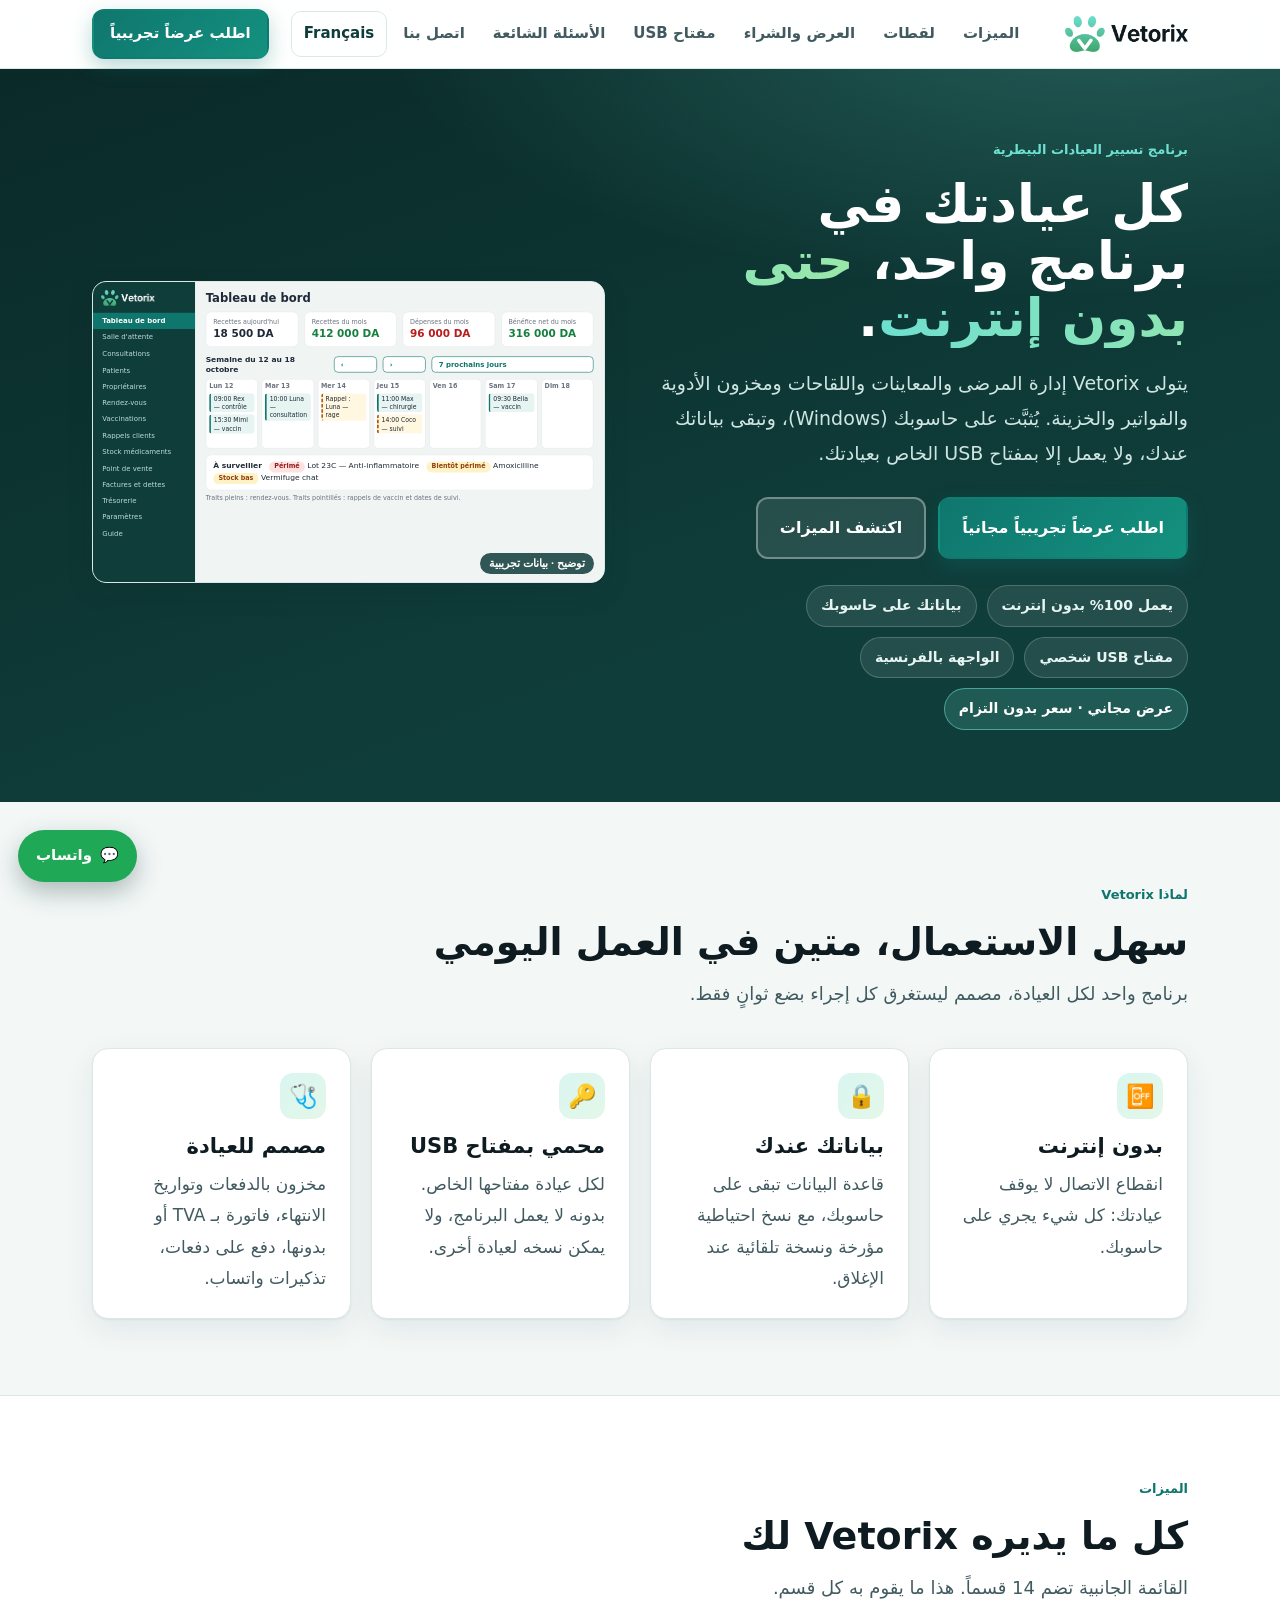
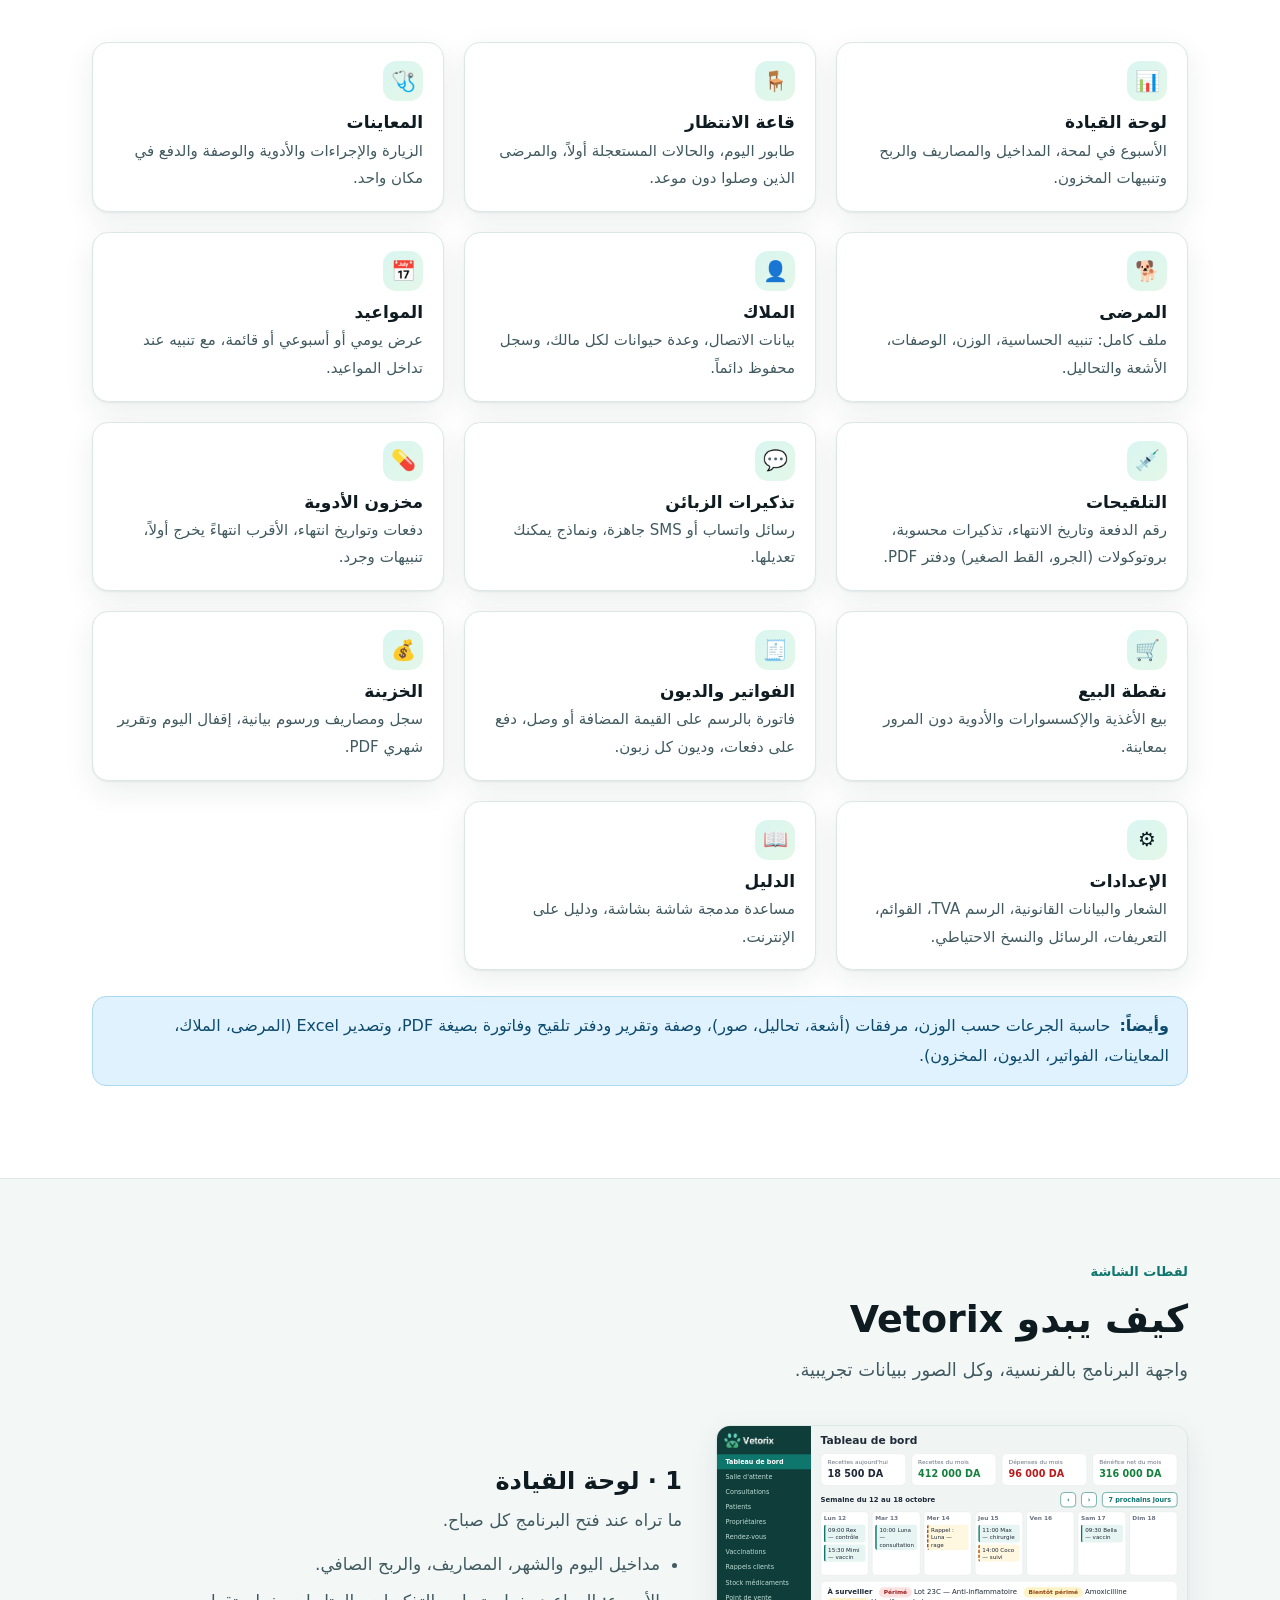
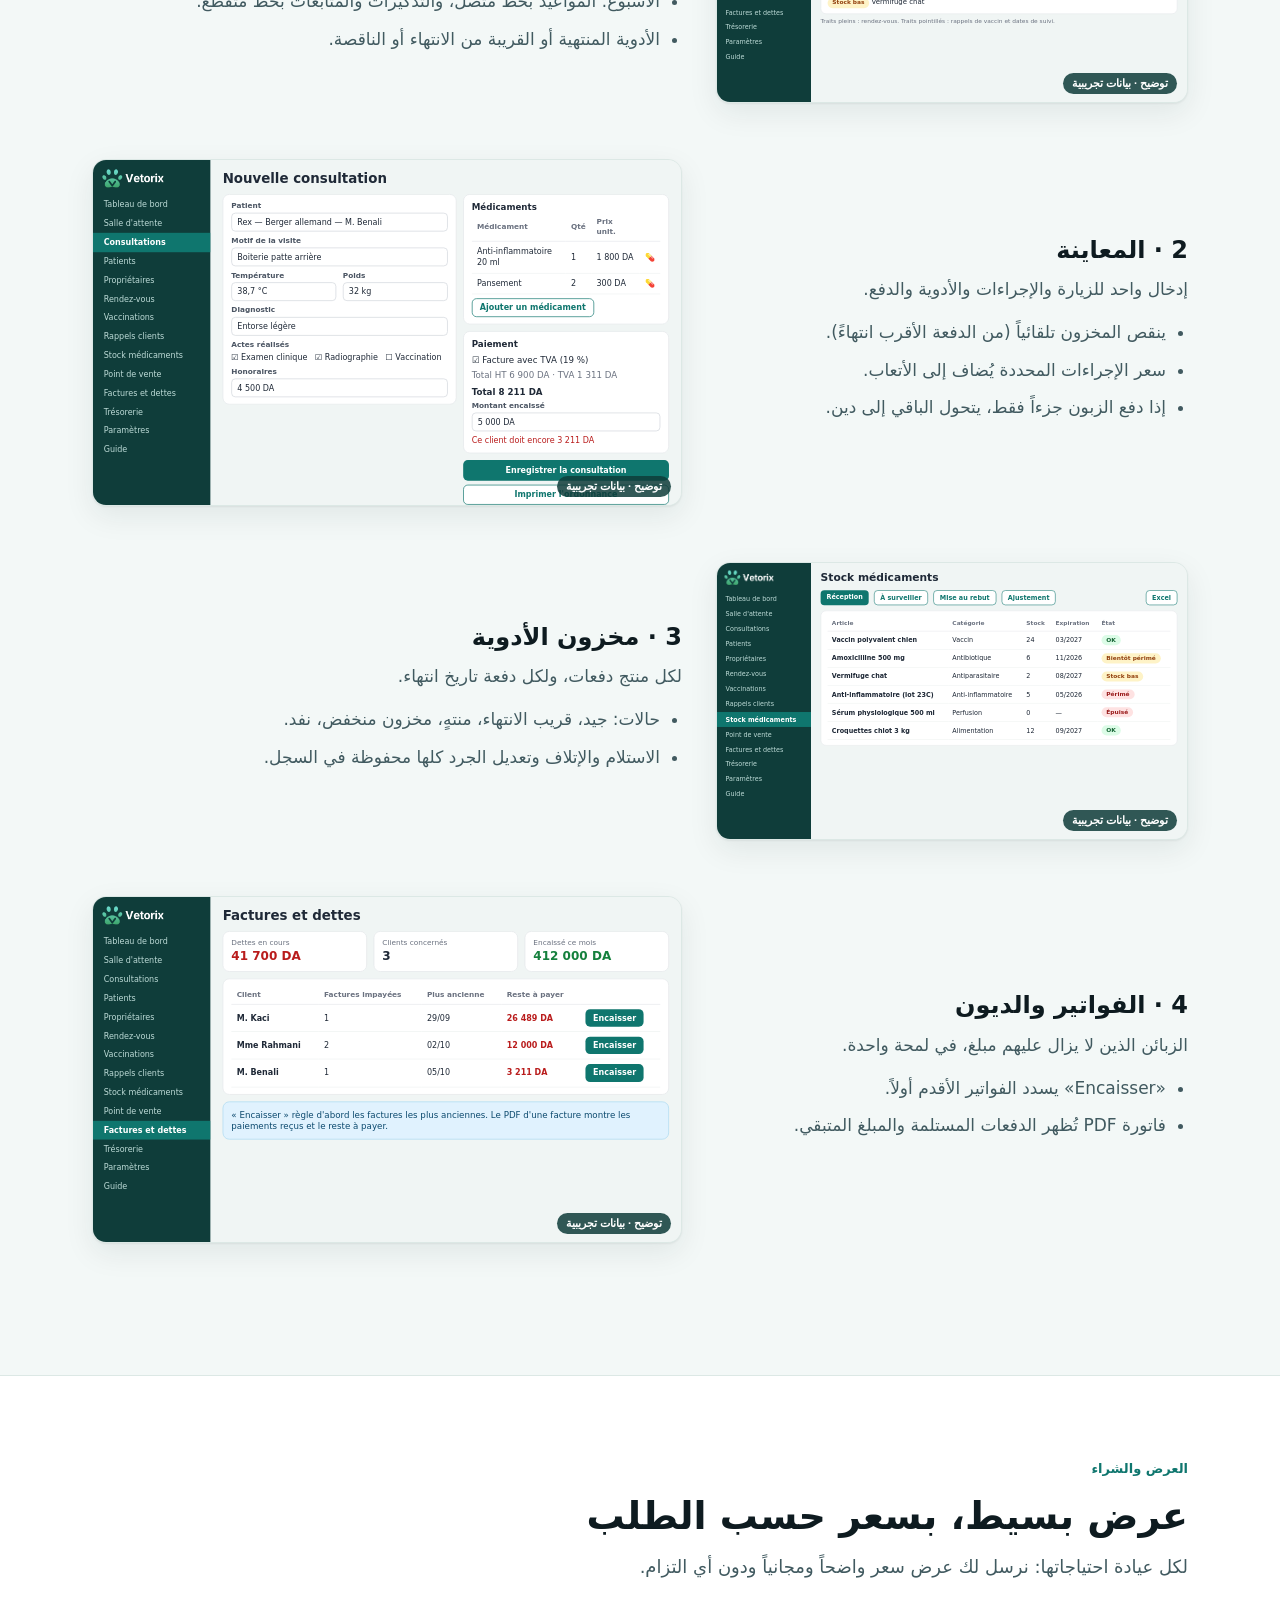
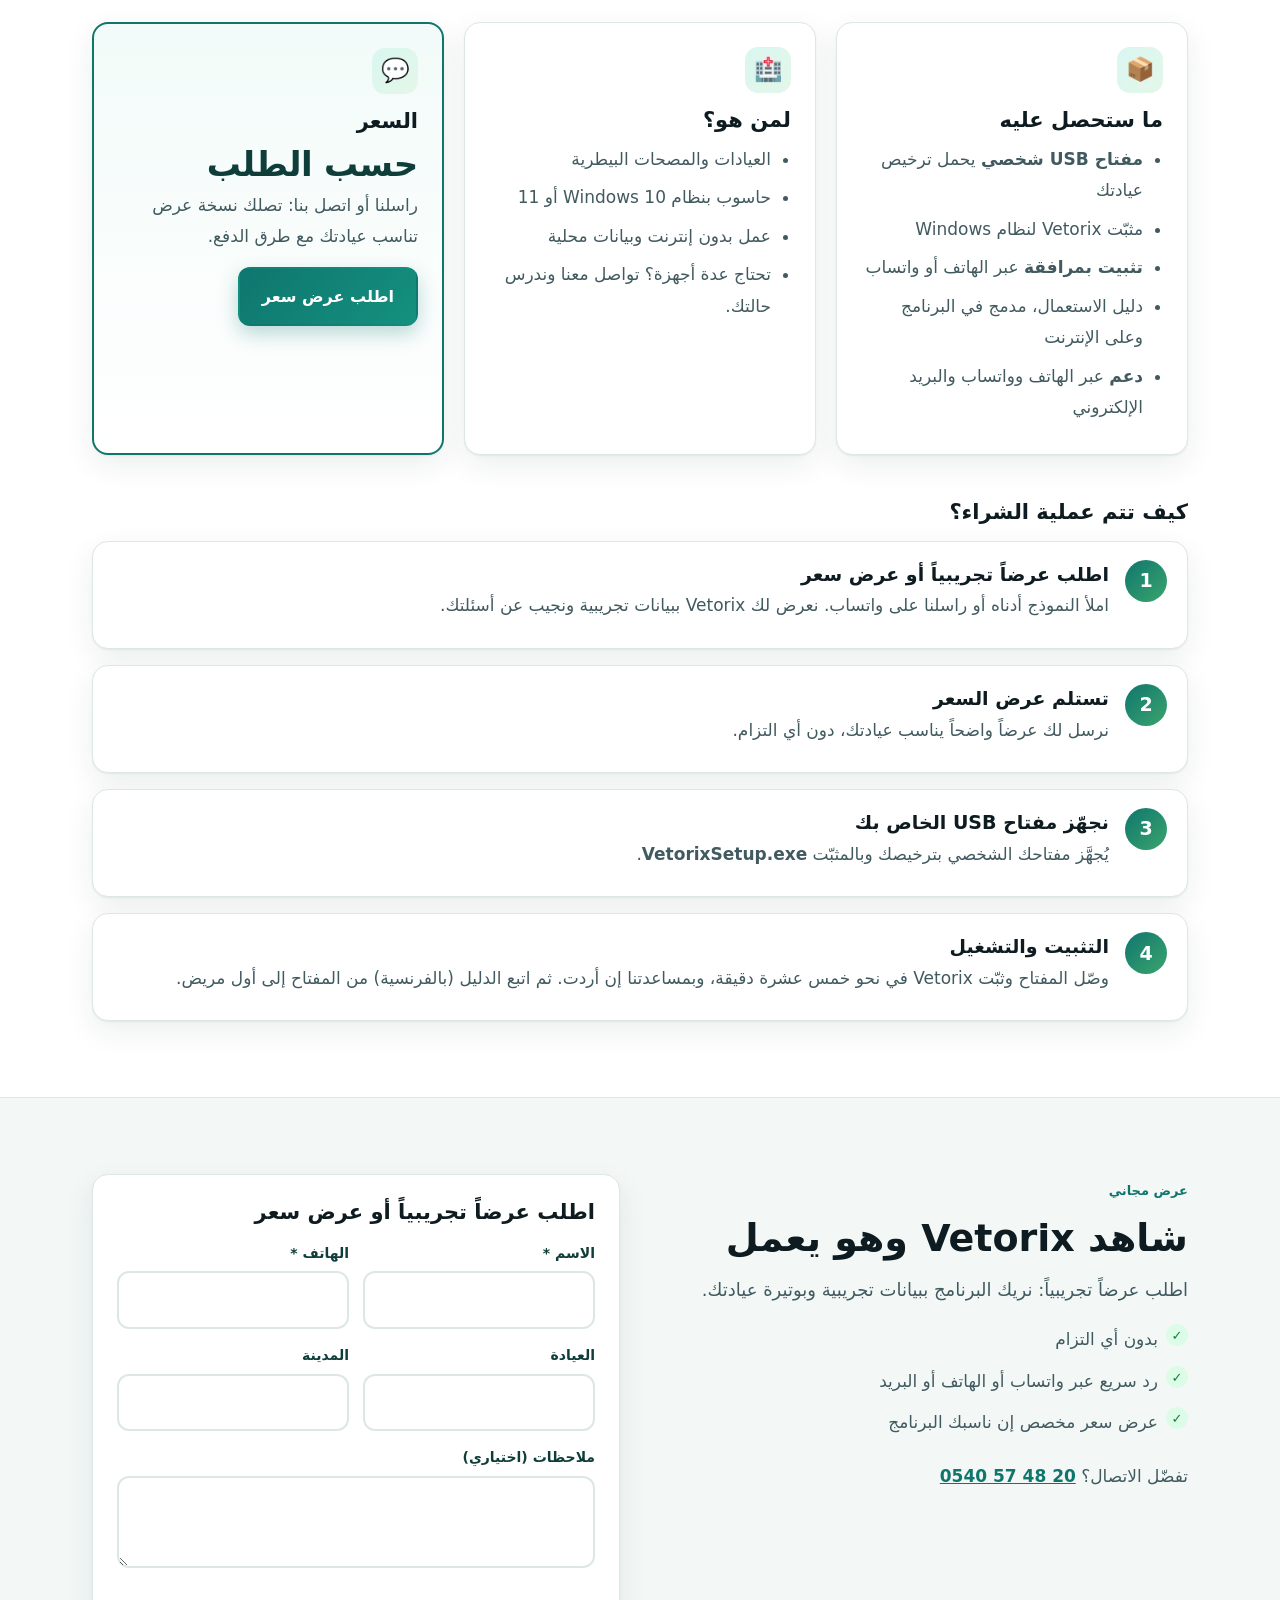
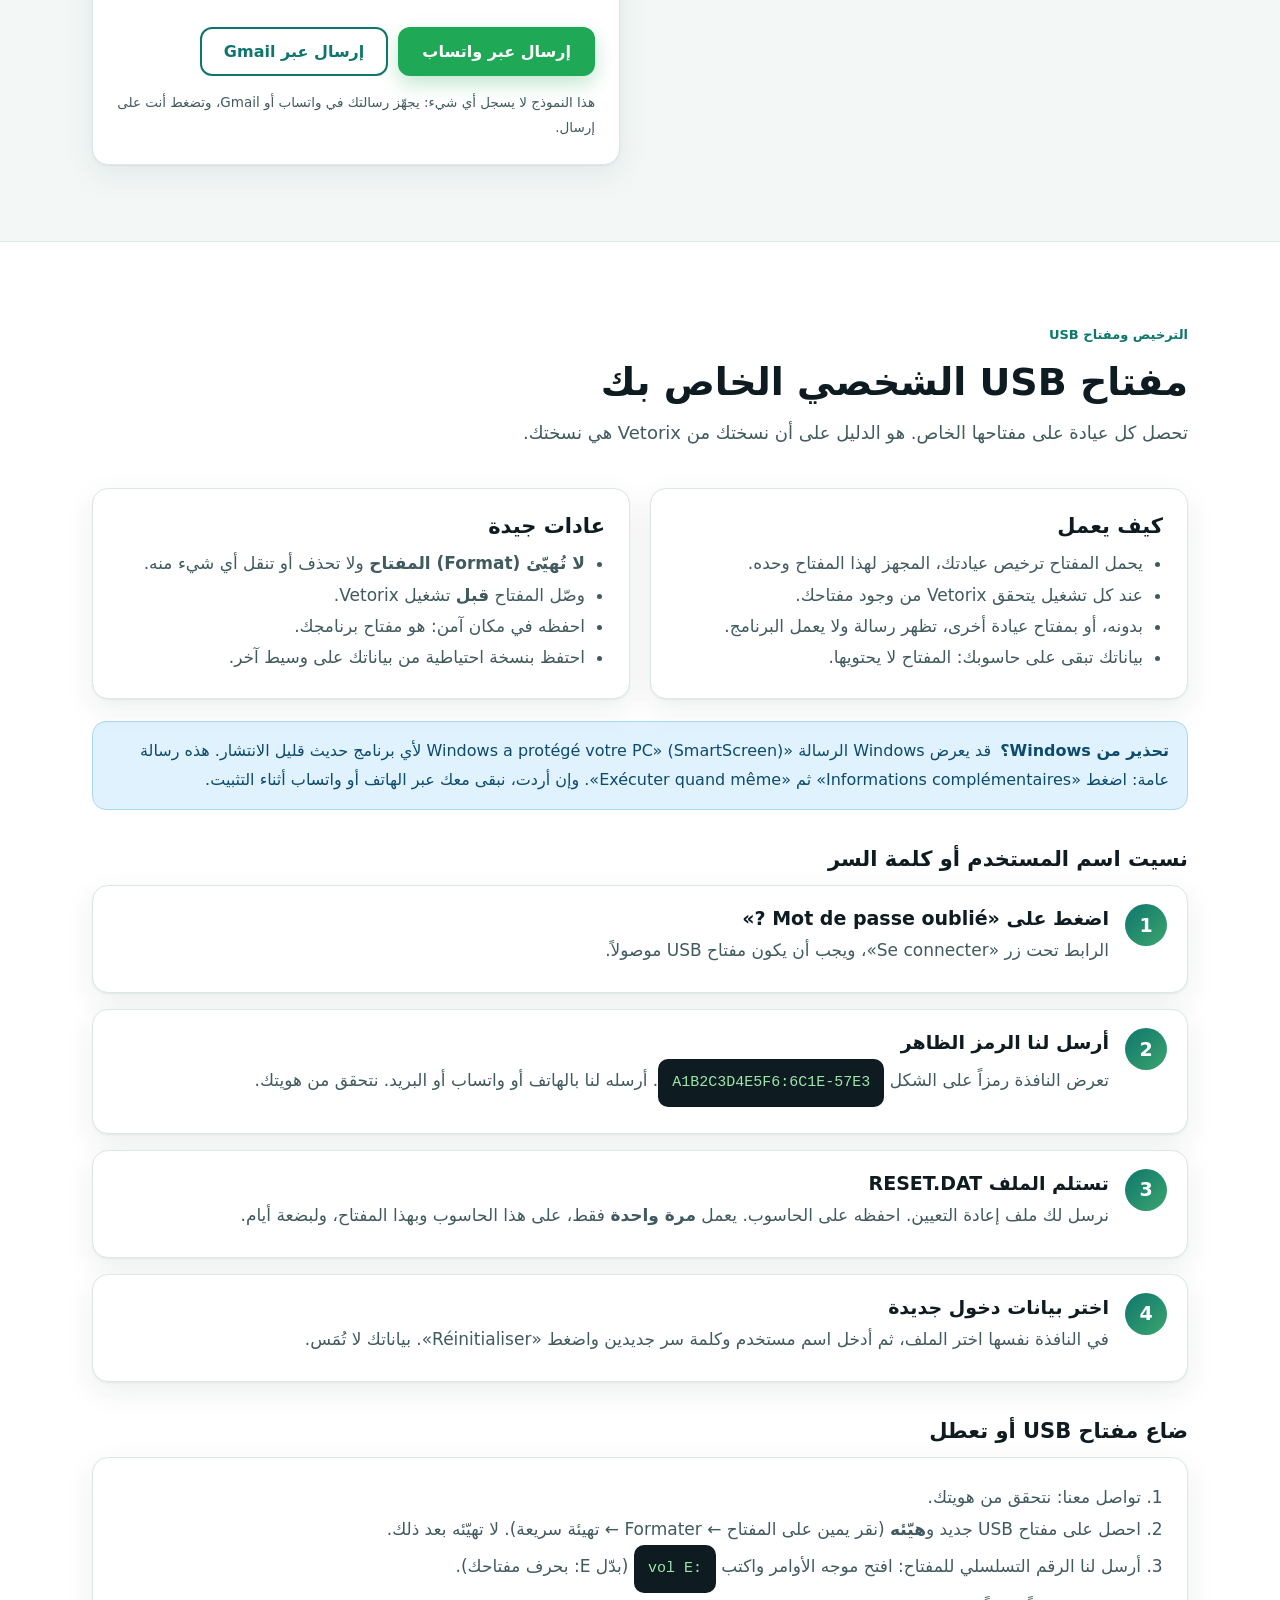
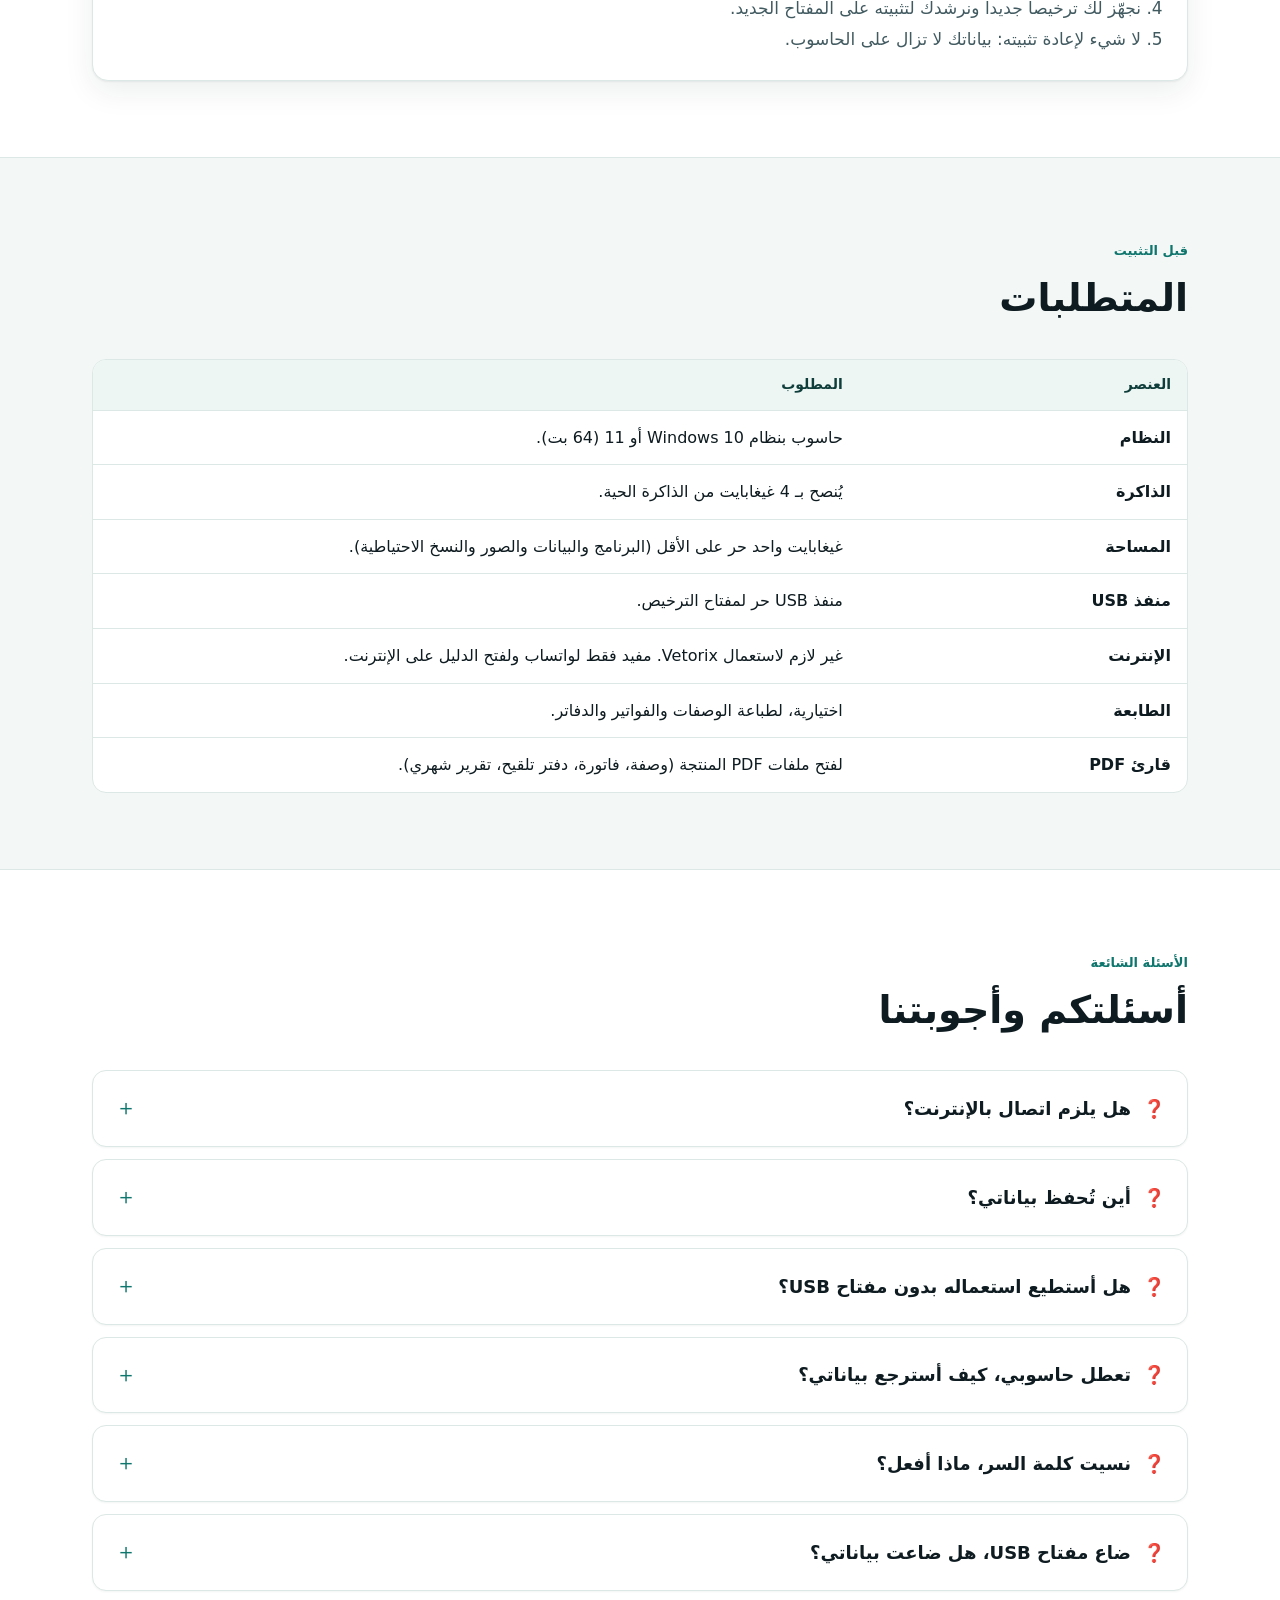
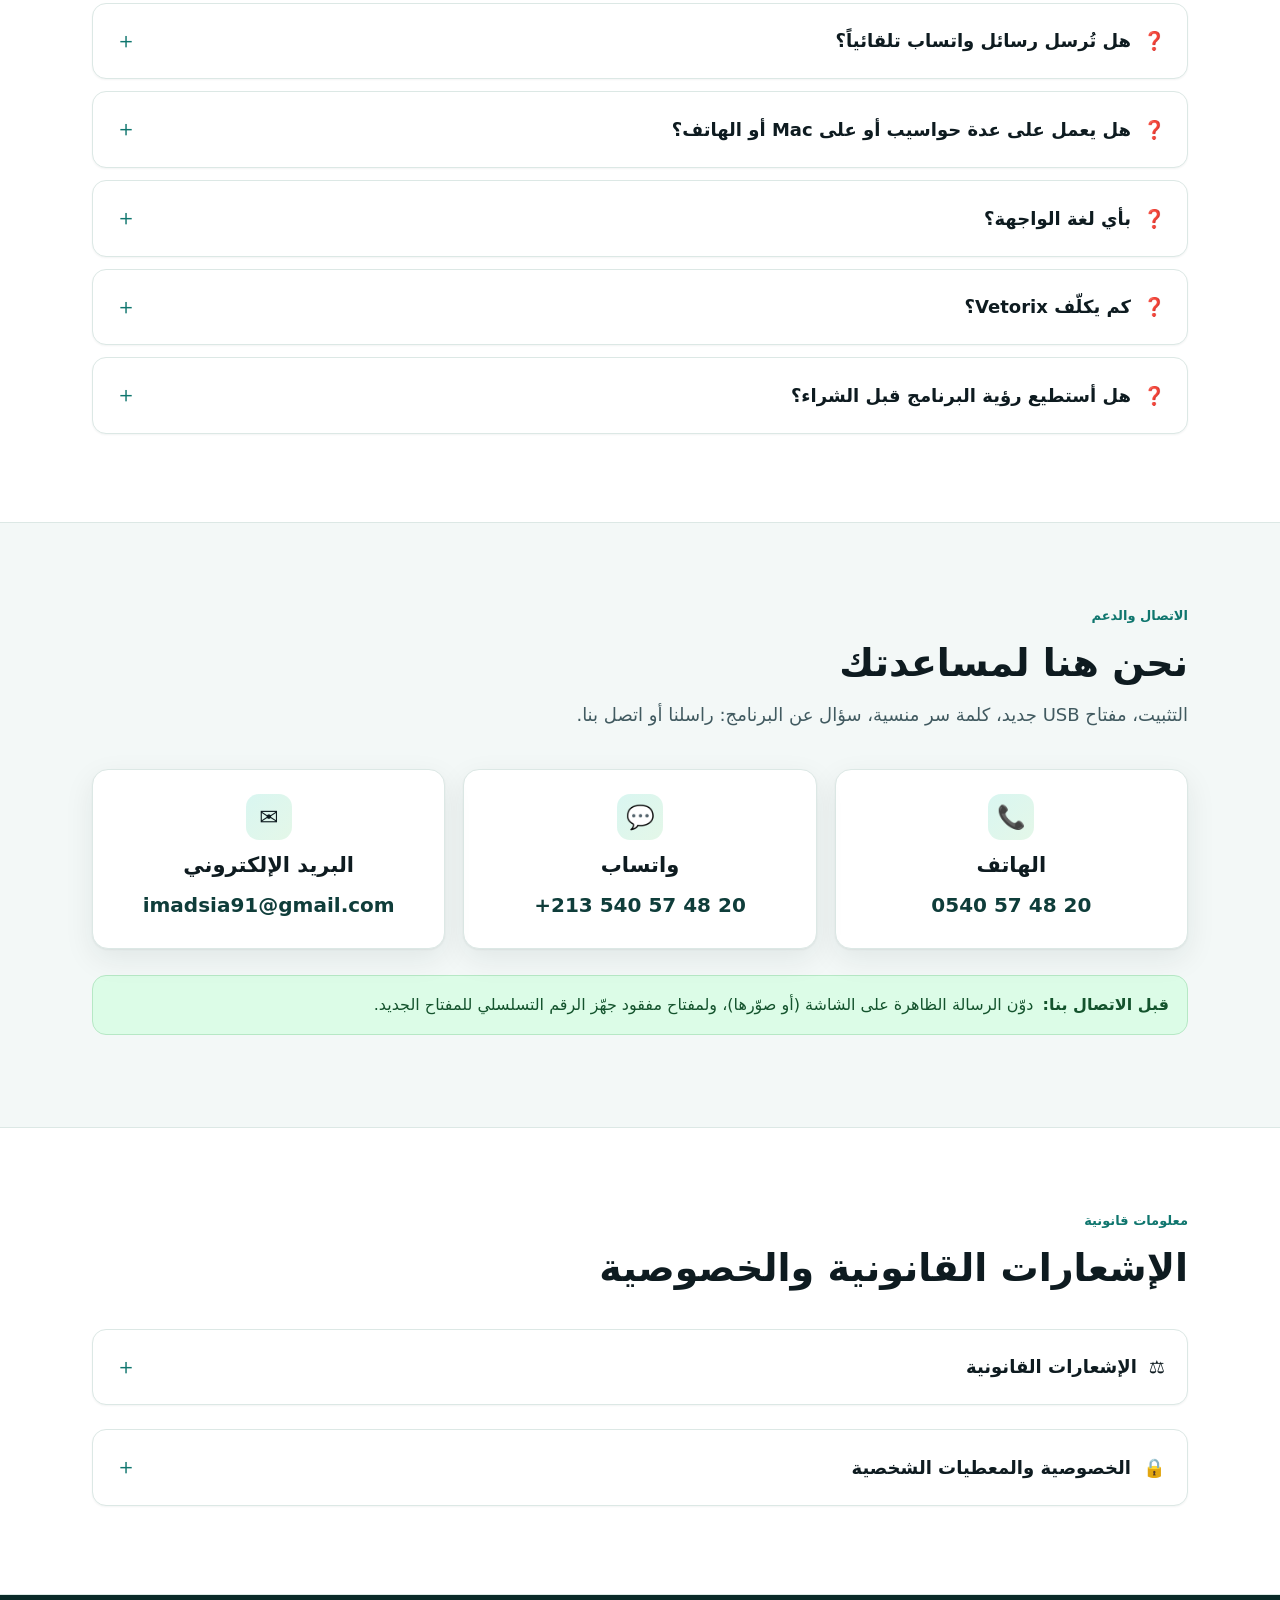
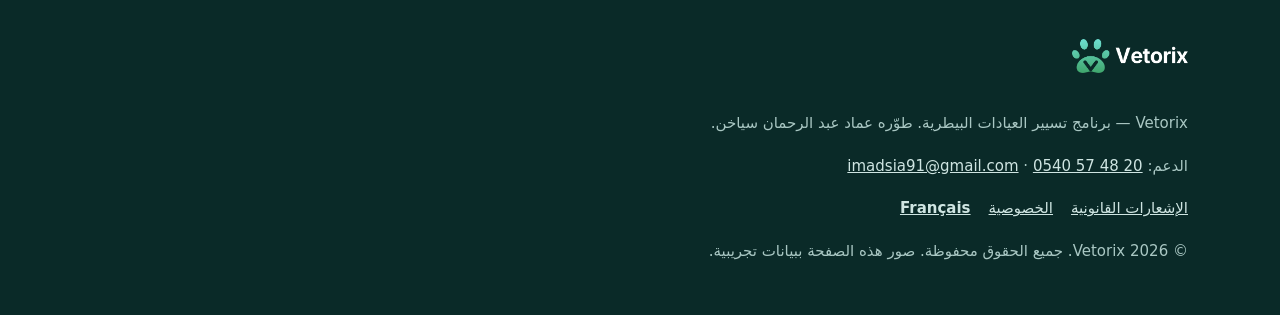
==== ar.html @ a052a7b7 "Vetorix landing page (FR + AR) Co-Authored-By: Claude Sonnet 5.5 <noreply@anthropic.com> Claude-Sess" ====
<!doctype html>
<html lang="ar" dir="rtl"><head><meta charset="utf-8"><meta name="viewport" content="width=device-width,initial-scale=1">
<title>Vetorix — برنامج تسيير العيادات البيطرية · عرض تجريبي مجاني</title>
<meta name="description" content="Vetorix: برنامج لتسيير العيادة البيطرية يعمل بدون إنترنت. المرضى، المعاينات، اللقاحات، المخزون، الفواتير والخزينة. اطلب عرضاً تجريبياً مجانياً أو عرض سعر.">
<meta property="og:title" content="Vetorix — برنامج تسيير العيادات البيطرية"><meta property="og:type" content="website">
<meta property="og:description" content="يعمل بدون إنترنت، محمي بمفتاح USB، ومصمم للعمل اليومي في العيادة البيطرية. اطلب عرضك التجريبي المجاني."><meta property="og:image" content="img/og-image.png"><meta property="og:locale" content="ar_DZ"><meta property="og:locale:alternate" content="fr_DZ">
<link rel="alternate" hreflang="fr" href="index.html"><link rel="alternate" hreflang="ar" href="ar.html">
<meta name="theme-color" content="#0f3d3a">
<link rel="icon" type="image/png" href="img/favicon.png"><link rel="apple-touch-icon" href="img/apple-touch-icon.png">
<link rel="stylesheet" href="style.css"></head><body>
<a class="skip" href="#contenu">انتقل إلى المحتوى</a>
<header class="top"><div class="wrap in">
 <a class="logo" href="#contenu" aria-label="Vetorix"><img src="img/vetorix-logo.png" alt="Vetorix" width="123" height="36"></a>
 <button class="burger" aria-label="القائمة" aria-expanded="false">☰</button>
 <nav class="nav" aria-label="التنقل الرئيسي">
  <a href="#fonctions">الميزات</a><a href="#ecrans">لقطات</a><a href="#tarifs">العرض والشراء</a><a href="#licence">مفتاح USB</a><a href="#faq">الأسئلة الشائعة</a><a href="#contact">اتصل بنا</a><a class="lang" href="index.html" hreflang="fr" lang="fr">Français</a>
 </nav>
 <a class="btn pri sm" href="#demo">اطلب عرضاً تجريبياً</a>
</div></header>
<main id="contenu">

<section class="hero"><div class="wrap g">
 <div>
  <span class="eyebrow">برنامج تسيير العيادات البيطرية</span>
  <h1>كل عيادتك في برنامج واحد، <em>حتى بدون إنترنت</em>.</h1>
  <p class="lead">يتولى Vetorix إدارة المرضى والمعاينات واللقاحات ومخزون الأدوية والفواتير والخزينة. يُثبَّت على حاسوبك (Windows)، وتبقى بياناتك عندك، ولا يعمل إلا بمفتاح USB الخاص بعيادتك.</p>
  <div class="cta"><a class="btn pri" href="#demo">اطلب عرضاً تجريبياً مجانياً</a><a class="btn sec" href="#fonctions">اكتشف الميزات</a></div>
  <ul class="badges"><li>يعمل 100% بدون إنترنت</li><li>بياناتك على حاسوبك</li><li>مفتاح USB شخصي</li><li>الواجهة بالفرنسية</li><li class="hl">عرض مجاني · سعر بدون التزام</li></ul>
 </div>
 <div><figure class="shot" data-shot="dashboard"><img class="real" src="img/screens/dashboard.png" alt="Écran Tableau de bord de Vetorix" onload="this.parentNode.classList.add('has-real')" onerror="this.remove()"><div class="mockwrap"><div class="mock" role="img" aria-label="Écran Tableau de bord de Vetorix (illustration)"><div class="m-side"><img src="img/vetorix-logo-clair.png" alt=""><div class="m-it on">Tableau de bord</div><div class="m-it">Salle d'attente</div><div class="m-it">Consultations</div><div class="m-it">Patients</div><div class="m-it">Propriétaires</div><div class="m-it">Rendez-vous</div><div class="m-it">Vaccinations</div><div class="m-it">Rappels clients</div><div class="m-it">Stock médicaments</div><div class="m-it">Point de vente</div><div class="m-it">Factures et dettes</div><div class="m-it">Trésorerie</div><div class="m-it">Paramètres</div><div class="m-it">Guide</div></div><div class="m-main"><div class="m-title">Tableau de bord</div><div class="m-row"><div class="m-card m-cnt" style="flex:1"><small>Recettes aujourd'hui</small><b class="">18 500 DA</b></div><div class="m-card m-cnt" style="flex:1"><small>Recettes du mois</small><b class="good">412 000 DA</b></div><div class="m-card m-cnt" style="flex:1"><small>Dépenses du mois</small><b class="bad">96 000 DA</b></div><div class="m-card m-cnt" style="flex:1"><small>Bénéfice net du mois</small><b class="good">316 000 DA</b></div></div><div class="m-row" style="margin:12px 0 8px;align-items:center"><b>Semaine du 12 au 18 octobre</b><span style="flex:1"></span><span class="m-btn g">‹</span><span class="m-btn g">›</span><span class="m-btn g">7 prochains jours</span></div><div class="m-cal"><div class="m-day"><b>Lun 12</b><div class="m-ev ">09:00 Rex — contrôle</div><div class="m-ev ">15:30 Mimi — vaccin</div></div><div class="m-day"><b>Mar 13</b><div class="m-ev ">10:00 Luna — consultation</div></div><div class="m-day"><b>Mer 14</b><div class="m-ev d">Rappel : Luna — rage</div></div><div class="m-day"><b>Jeu 15</b><div class="m-ev ">11:00 Max — chirurgie</div><div class="m-ev d">14:00 Coco — suivi</div></div><div class="m-day"><b>Ven 16</b></div><div class="m-day"><b>Sam 17</b><div class="m-ev ">09:30 Bella — vaccin</div></div><div class="m-day"><b>Dim 18</b></div></div><div class="m-card" style="margin-top:10px"><b>À surveiller</b> &nbsp; <span class="m-pill b">Périmé</span> Lot 23C — Anti-inflammatoire &nbsp; <span class="m-pill w">Bientôt périmé</span> Amoxicilline &nbsp; <span class="m-pill w">Stock bas</span> Vermifuge chat</div><div class="mut" style="margin-top:6px;font-size:11px">Traits pleins : rendez-vous. Traits pointillés : rappels de vaccin et dates de suivi.</div></div></div><span class="m-tag">توضيح · بيانات تجريبية</span></div></figure></div>
</div></section>

<section class="sec" id="pourquoi"><div class="wrap">
 <div class="sh reveal"><span class="eyebrow">لماذا Vetorix</span><h2>سهل الاستعمال، متين في العمل اليومي</h2><p class="sub">برنامج واحد لكل العيادة، مصمم ليستغرق كل إجراء بضع ثوانٍ فقط.</p></div>
 <div class="grid g4">
  <div class="card reveal"><div class="ico">📴</div><h3>بدون إنترنت</h3><p>انقطاع الاتصال لا يوقف عيادتك: كل شيء يجري على حاسوبك.</p></div>
  <div class="card reveal"><div class="ico">🔒</div><h3>بياناتك عندك</h3><p>قاعدة البيانات تبقى على حاسوبك، مع نسخ احتياطية مؤرخة ونسخة تلقائية عند الإغلاق.</p></div>
  <div class="card reveal"><div class="ico">🔑</div><h3>محمي بمفتاح USB</h3><p>لكل عيادة مفتاحها الخاص. بدونه لا يعمل البرنامج، ولا يمكن نسخه لعيادة أخرى.</p></div>
  <div class="card reveal"><div class="ico">🩺</div><h3>مصمم للعيادة</h3><p>مخزون بالدفعات وتواريخ الانتهاء، فاتورة بـ TVA أو بدونها، دفع على دفعات، تذكيرات واتساب.</p></div>
 </div>
</div></section>

<section class="sec alt" id="fonctions"><div class="wrap">
 <div class="sh reveal"><span class="eyebrow">الميزات</span><h2>كل ما يديره Vetorix لك</h2><p class="sub">القائمة الجانبية تضم 14 قسماً. هذا ما يقوم به كل قسم.</p></div>
 <div class="grid g3"><div class="card tile reveal"><div class="ico">📊</div><h3>لوحة القيادة</h3><p>الأسبوع في لمحة، المداخيل والمصاريف والربح وتنبيهات المخزون.</p></div><div class="card tile reveal"><div class="ico">🪑</div><h3>قاعة الانتظار</h3><p>طابور اليوم، والحالات المستعجلة أولاً، والمرضى الذين وصلوا دون موعد.</p></div><div class="card tile reveal"><div class="ico">🩺</div><h3>المعاينات</h3><p>الزيارة والإجراءات والأدوية والوصفة والدفع في مكان واحد.</p></div><div class="card tile reveal"><div class="ico">🐕</div><h3>المرضى</h3><p>ملف كامل: تنبيه الحساسية، الوزن، الوصفات، الأشعة والتحاليل.</p></div><div class="card tile reveal"><div class="ico">👤</div><h3>الملاك</h3><p>بيانات الاتصال، وعدة حيوانات لكل مالك، وسجل محفوظ دائماً.</p></div><div class="card tile reveal"><div class="ico">📅</div><h3>المواعيد</h3><p>عرض يومي أو أسبوعي أو قائمة، مع تنبيه عند تداخل المواعيد.</p></div><div class="card tile reveal"><div class="ico">💉</div><h3>التلقيحات</h3><p>رقم الدفعة وتاريخ الانتهاء، تذكيرات محسوبة، بروتوكولات (الجرو، القط الصغير) ودفتر PDF.</p></div><div class="card tile reveal"><div class="ico">💬</div><h3>تذكيرات الزبائن</h3><p>رسائل واتساب أو SMS جاهزة، ونماذج يمكنك تعديلها.</p></div><div class="card tile reveal"><div class="ico">💊</div><h3>مخزون الأدوية</h3><p>دفعات وتواريخ انتهاء، الأقرب انتهاءً يخرج أولاً، تنبيهات وجرد.</p></div><div class="card tile reveal"><div class="ico">🛒</div><h3>نقطة البيع</h3><p>بيع الأغذية والإكسسوارات والأدوية دون المرور بمعاينة.</p></div><div class="card tile reveal"><div class="ico">🧾</div><h3>الفواتير والديون</h3><p>فاتورة بالرسم على القيمة المضافة أو وصل، دفع على دفعات، وديون كل زبون.</p></div><div class="card tile reveal"><div class="ico">💰</div><h3>الخزينة</h3><p>سجل ومصاريف ورسوم بيانية، إقفال اليوم وتقرير شهري PDF.</p></div><div class="card tile reveal"><div class="ico">⚙️</div><h3>الإعدادات</h3><p>الشعار والبيانات القانونية، الرسم TVA، القوائم، التعريفات، الرسائل والنسخ الاحتياطي.</p></div><div class="card tile reveal"><div class="ico">📖</div><h3>الدليل</h3><p>مساعدة مدمجة شاشة بشاشة، ودليل على الإنترنت.</p></div></div>
 <div class="callout info reveal" style="margin-top:26px"><b>وأيضاً:</b> حاسبة الجرعات حسب الوزن، مرفقات (أشعة، تحاليل، صور)، وصفة وتقرير ودفتر تلقيح وفاتورة بصيغة PDF، وتصدير Excel (المرضى، الملاك، المعاينات، الفواتير، الديون، المخزون).</div>
</div></section>

<section class="sec" id="ecrans"><div class="wrap">
 <div class="sh reveal"><span class="eyebrow">لقطات الشاشة</span><h2>كيف يبدو Vetorix</h2><p class="sub">واجهة البرنامج بالفرنسية، وكل الصور ببيانات تجريبية.</p></div>
 <div class="scr reveal"><div class="txt"><h3>1 · لوحة القيادة</h3><p>ما تراه عند فتح البرنامج كل صباح.</p><ul><li>مداخيل اليوم والشهر، المصاريف، والربح الصافي.</li><li>الأسبوع: المواعيد بخط متصل، والتذكيرات والمتابعات بخط متقطع.</li><li>الأدوية المنتهية أو القريبة من الانتهاء أو الناقصة.</li></ul></div><figure class="shot" data-shot="dashboard"><img class="real" src="img/screens/dashboard.png" alt="Écran Tableau de bord de Vetorix" onload="this.parentNode.classList.add('has-real')" onerror="this.remove()"><div class="mockwrap"><div class="mock" role="img" aria-label="Écran Tableau de bord de Vetorix (illustration)"><div class="m-side"><img src="img/vetorix-logo-clair.png" alt=""><div class="m-it on">Tableau de bord</div><div class="m-it">Salle d'attente</div><div class="m-it">Consultations</div><div class="m-it">Patients</div><div class="m-it">Propriétaires</div><div class="m-it">Rendez-vous</div><div class="m-it">Vaccinations</div><div class="m-it">Rappels clients</div><div class="m-it">Stock médicaments</div><div class="m-it">Point de vente</div><div class="m-it">Factures et dettes</div><div class="m-it">Trésorerie</div><div class="m-it">Paramètres</div><div class="m-it">Guide</div></div><div class="m-main"><div class="m-title">Tableau de bord</div><div class="m-row"><div class="m-card m-cnt" style="flex:1"><small>Recettes aujourd'hui</small><b class="">18 500 DA</b></div><div class="m-card m-cnt" style="flex:1"><small>Recettes du mois</small><b class="good">412 000 DA</b></div><div class="m-card m-cnt" style="flex:1"><small>Dépenses du mois</small><b class="bad">96 000 DA</b></div><div class="m-card m-cnt" style="flex:1"><small>Bénéfice net du mois</small><b class="good">316 000 DA</b></div></div><div class="m-row" style="margin:12px 0 8px;align-items:center"><b>Semaine du 12 au 18 octobre</b><span style="flex:1"></span><span class="m-btn g">‹</span><span class="m-btn g">›</span><span class="m-btn g">7 prochains jours</span></div><div class="m-cal"><div class="m-day"><b>Lun 12</b><div class="m-ev ">09:00 Rex — contrôle</div><div class="m-ev ">15:30 Mimi — vaccin</div></div><div class="m-day"><b>Mar 13</b><div class="m-ev ">10:00 Luna — consultation</div></div><div class="m-day"><b>Mer 14</b><div class="m-ev d">Rappel : Luna — rage</div></div><div class="m-day"><b>Jeu 15</b><div class="m-ev ">11:00 Max — chirurgie</div><div class="m-ev d">14:00 Coco — suivi</div></div><div class="m-day"><b>Ven 16</b></div><div class="m-day"><b>Sam 17</b><div class="m-ev ">09:30 Bella — vaccin</div></div><div class="m-day"><b>Dim 18</b></div></div><div class="m-card" style="margin-top:10px"><b>À surveiller</b> &nbsp; <span class="m-pill b">Périmé</span> Lot 23C — Anti-inflammatoire &nbsp; <span class="m-pill w">Bientôt périmé</span> Amoxicilline &nbsp; <span class="m-pill w">Stock bas</span> Vermifuge chat</div><div class="mut" style="margin-top:6px;font-size:11px">Traits pleins : rendez-vous. Traits pointillés : rappels de vaccin et dates de suivi.</div></div></div><span class="m-tag">توضيح · بيانات تجريبية</span></div></figure></div><div class="scr reveal"><div class="txt"><h3>2 · المعاينة</h3><p>إدخال واحد للزيارة والإجراءات والأدوية والدفع.</p><ul><li>ينقص المخزون تلقائياً (من الدفعة الأقرب انتهاءً).</li><li>سعر الإجراءات المحددة يُضاف إلى الأتعاب.</li><li>إذا دفع الزبون جزءاً فقط، يتحول الباقي إلى دين.</li></ul></div><figure class="shot" data-shot="consultation"><img class="real" src="img/screens/consultation.png" alt="Écran Nouvelle consultation" onload="this.parentNode.classList.add('has-real')" onerror="this.remove()"><div class="mockwrap"><div class="mock" role="img" aria-label="Écran Nouvelle consultation (illustration)"><div class="m-side"><img src="img/vetorix-logo-clair.png" alt=""><div class="m-it">Tableau de bord</div><div class="m-it">Salle d'attente</div><div class="m-it on">Consultations</div><div class="m-it">Patients</div><div class="m-it">Propriétaires</div><div class="m-it">Rendez-vous</div><div class="m-it">Vaccinations</div><div class="m-it">Rappels clients</div><div class="m-it">Stock médicaments</div><div class="m-it">Point de vente</div><div class="m-it">Factures et dettes</div><div class="m-it">Trésorerie</div><div class="m-it">Paramètres</div><div class="m-it">Guide</div></div><div class="m-main"><div class="m-title">Nouvelle consultation</div><div class="m-row" style="align-items:flex-start"><div class="m-card m-col" style="flex:1.05;gap:7px"><div><div class="m-lb">Patient</div><div class="m-in">Rex — Berger allemand — M. Benali</div></div><div><div class="m-lb">Motif de la visite</div><div class="m-in">Boiterie patte arrière</div></div><div class="m-row"><div style="flex:1"><div class="m-lb">Température</div><div class="m-in">38,7 °C</div></div><div style="flex:1"><div class="m-lb">Poids</div><div class="m-in">32 kg</div></div></div><div><div class="m-lb">Diagnostic</div><div class="m-in">Entorse légère</div></div><div><div class="m-lb">Actes réalisés</div><div style="font-size:12px">☑ Examen clinique &nbsp; ☑ Radiographie &nbsp; ☐ Vaccination</div></div><div><div class="m-lb">Honoraires</div><div class="m-in">4 500 DA</div></div></div><div class="m-col" style="flex:1"><div class="m-card"><b>Médicaments</b><table class="m-t"><tr><th>Médicament</th><th>Qté</th><th>Prix unit.</th><th></th></tr><tr><td>Anti-inflammatoire 20 ml</td><td>1</td><td>1 800 DA</td><td>💊</td></tr><tr><td>Pansement</td><td>2</td><td>300 DA</td><td>💊</td></tr></table><div style="margin-top:6px"><span class="m-btn g">Ajouter un médicament</span></div></div><div class="m-card m-col" style="gap:6px"><b>Paiement</b><div>☑ Facture avec TVA (19 %)</div><div class="mut">Total HT 6 900 DA · TVA 1 311 DA</div><div><b>Total 8 211 DA</b></div><div class="m-row"><div style="flex:1"><div class="m-lb">Montant encaissé</div><div class="m-in">5 000 DA</div></div></div><div class="bad" style="font-size:12px">Ce client doit encore 3 211 DA</div></div><div class="m-col" style="gap:6px"><span class="m-btn" style="text-align:center;padding:7px">Enregistrer la consultation</span><span class="m-btn g" style="text-align:center;padding:6px">Imprimer l'ordonnance</span></div></div></div></div></div><span class="m-tag">توضيح · بيانات تجريبية</span></div></figure></div><div class="scr reveal"><div class="txt"><h3>3 · مخزون الأدوية</h3><p>لكل منتج دفعات، ولكل دفعة تاريخ انتهاء.</p><ul><li>حالات: جيد، قريب الانتهاء، منتهٍ، مخزون منخفض، نفد.</li><li>الاستلام والإتلاف وتعديل الجرد كلها محفوظة في السجل.</li></ul></div><figure class="shot" data-shot="stock"><img class="real" src="img/screens/stock.png" alt="Écran Stock médicaments" onload="this.parentNode.classList.add('has-real')" onerror="this.remove()"><div class="mockwrap"><div class="mock" role="img" aria-label="Écran Stock médicaments (illustration)"><div class="m-side"><img src="img/vetorix-logo-clair.png" alt=""><div class="m-it">Tableau de bord</div><div class="m-it">Salle d'attente</div><div class="m-it">Consultations</div><div class="m-it">Patients</div><div class="m-it">Propriétaires</div><div class="m-it">Rendez-vous</div><div class="m-it">Vaccinations</div><div class="m-it">Rappels clients</div><div class="m-it on">Stock médicaments</div><div class="m-it">Point de vente</div><div class="m-it">Factures et dettes</div><div class="m-it">Trésorerie</div><div class="m-it">Paramètres</div><div class="m-it">Guide</div></div><div class="m-main"><div class="m-title">Stock médicaments</div><div class="m-row" style="margin-bottom:10px"><span class="m-btn">Réception</span><span class="m-btn g">À surveiller</span><span class="m-btn g">Mise au rebut</span><span class="m-btn g">Ajustement</span><span style="flex:1"></span><span class="m-btn g">Excel</span></div><div class="m-card"><table class="m-t"><tr><th>Article</th><th>Catégorie</th><th>Stock</th><th>Expiration</th><th>État</th></tr><tr><td><b>Vaccin polyvalent chien</b></td><td>Vaccin</td><td>24</td><td>03/2027</td><td><span class="m-pill ok">OK</span></td></tr><tr><td><b>Amoxicilline 500 mg</b></td><td>Antibiotique</td><td>6</td><td>11/2026</td><td><span class="m-pill w">Bientôt périmé</span></td></tr><tr><td><b>Vermifuge chat</b></td><td>Antiparasitaire</td><td>2</td><td>08/2027</td><td><span class="m-pill w">Stock bas</span></td></tr><tr><td><b>Anti-inflammatoire (lot 23C)</b></td><td>Anti-inflammatoire</td><td>5</td><td>05/2026</td><td><span class="m-pill b">Périmé</span></td></tr><tr><td><b>Sérum physiologique 500 ml</b></td><td>Perfusion</td><td>0</td><td>—</td><td><span class="m-pill b">Épuisé</span></td></tr><tr><td><b>Croquettes chiot 3 kg</b></td><td>Alimentation</td><td>12</td><td>09/2027</td><td><span class="m-pill ok">OK</span></td></tr></table></div></div></div><span class="m-tag">توضيح · بيانات تجريبية</span></div></figure></div><div class="scr reveal"><div class="txt"><h3>4 · الفواتير والديون</h3><p>الزبائن الذين لا يزال عليهم مبلغ، في لمحة واحدة.</p><ul><li>«Encaisser» يسدد الفواتير الأقدم أولاً.</li><li>فاتورة PDF تُظهر الدفعات المستلمة والمبلغ المتبقي.</li></ul></div><figure class="shot" data-shot="factures"><img class="real" src="img/screens/factures.png" alt="Écran Factures et dettes" onload="this.parentNode.classList.add('has-real')" onerror="this.remove()"><div class="mockwrap"><div class="mock" role="img" aria-label="Écran Factures et dettes (illustration)"><div class="m-side"><img src="img/vetorix-logo-clair.png" alt=""><div class="m-it">Tableau de bord</div><div class="m-it">Salle d'attente</div><div class="m-it">Consultations</div><div class="m-it">Patients</div><div class="m-it">Propriétaires</div><div class="m-it">Rendez-vous</div><div class="m-it">Vaccinations</div><div class="m-it">Rappels clients</div><div class="m-it">Stock médicaments</div><div class="m-it">Point de vente</div><div class="m-it on">Factures et dettes</div><div class="m-it">Trésorerie</div><div class="m-it">Paramètres</div><div class="m-it">Guide</div></div><div class="m-main"><div class="m-title">Factures et dettes</div><div class="m-row"><div class="m-card m-cnt" style="flex:1"><small>Dettes en cours</small><b class="bad">41 700 DA</b></div><div class="m-card m-cnt" style="flex:1"><small>Clients concernés</small><b class="">3</b></div><div class="m-card m-cnt" style="flex:1"><small>Encaissé ce mois</small><b class="good">412 000 DA</b></div></div><div class="m-card" style="margin-top:10px"><table class="m-t"><tr><th>Client</th><th>Factures impayées</th><th>Plus ancienne</th><th>Reste à payer</th><th></th></tr><tr><td><b>M. Kaci</b></td><td>1</td><td>29/09</td><td class="bad"><b>26 489 DA</b></td><td><span class="m-btn">Encaisser</span></td></tr><tr><td><b>Mme Rahmani</b></td><td>2</td><td>02/10</td><td class="bad"><b>12 000 DA</b></td><td><span class="m-btn">Encaisser</span></td></tr><tr><td><b>M. Benali</b></td><td>1</td><td>05/10</td><td class="bad"><b>3 211 DA</b></td><td><span class="m-btn">Encaisser</span></td></tr></table></div><div class="m-card" style="margin-top:10px;background:#e0f2fe;border-color:#a9d9f1;color:#0c4a6e">« Encaisser » règle d'abord les factures les plus anciennes. Le PDF d'une facture montre les paiements reçus et le reste à payer.</div></div></div><span class="m-tag">توضيح · بيانات تجريبية</span></div></figure></div>
</div></section>

<section class="sec alt" id="tarifs"><div class="wrap">
 <div class="sh reveal"><span class="eyebrow">العرض والشراء</span><h2>عرض بسيط، بسعر حسب الطلب</h2><p class="sub">لكل عيادة احتياجاتها: نرسل لك عرض سعر واضحاً ومجانياً ودون أي التزام.</p></div>
 <div class="grid g3">
  <div class="card price-card reveal"><div class="ico">📦</div><h3>ما ستحصل عليه</h3>
   <ul><li><b>مفتاح USB شخصي</b> يحمل ترخيص عيادتك</li><li>مثبّت Vetorix لنظام Windows</li><li><b>تثبيت بمرافقة</b> عبر الهاتف أو واتساب</li><li>دليل الاستعمال، مدمج في البرنامج وعلى الإنترنت</li><li><b>دعم</b> عبر الهاتف وواتساب والبريد الإلكتروني</li></ul></div>
  <div class="card price-card reveal"><div class="ico">🏥</div><h3>لمن هو؟</h3>
   <ul><li>العيادات والمصحات البيطرية</li><li>حاسوب بنظام Windows 10 أو 11</li><li>عمل بدون إنترنت وبيانات محلية</li><li>تحتاج عدة أجهزة؟ تواصل معنا وندرس حالتك.</li></ul></div>
  <div class="card price-card feat reveal"><div class="ico">💬</div><h3>السعر</h3><div class="price-big">حسب الطلب</div><p>راسلنا أو اتصل بنا: تصلك نسخة عرض تناسب عيادتك مع طرق الدفع.</p><a class="btn pri" href="#demo">اطلب عرض سعر</a></div>
 </div>
 <h3 style="margin:44px 0 14px" class="reveal">كيف تتم عملية الشراء؟</h3>
 <ol class="steps"><li class="reveal"><h3>اطلب عرضاً تجريبياً أو عرض سعر</h3><p>املأ النموذج أدناه أو راسلنا على واتساب. نعرض لك Vetorix ببيانات تجريبية ونجيب عن أسئلتك.</p></li><li class="reveal"><h3>تستلم عرض السعر</h3><p>نرسل لك عرضاً واضحاً يناسب عيادتك، دون أي التزام.</p></li><li class="reveal"><h3>نجهّز مفتاح USB الخاص بك</h3><p>يُجهَّز مفتاحك الشخصي بترخيصك وبالمثبّت <b dir="ltr">VetorixSetup.exe</b>.</p></li><li class="reveal"><h3>التثبيت والتشغيل</h3><p>وصّل المفتاح وثبّت Vetorix في نحو خمس عشرة دقيقة، وبمساعدتنا إن أردت. ثم اتبع الدليل (بالفرنسية) من المفتاح إلى أول مريض.</p></li></ol>
</div></section>

<section class="sec" id="demo"><div class="wrap"><div class="demo">
 <div class="reveal"><span class="eyebrow" style="color:var(--t7)">عرض مجاني</span><h2>شاهد Vetorix وهو يعمل</h2>
  <p class="sub">اطلب عرضاً تجريبياً: نريك البرنامج ببيانات تجريبية وبوتيرة عيادتك.</p>
  <ul class="ticks"><li>بدون أي التزام</li><li>رد سريع عبر واتساب أو الهاتف أو البريد</li><li>عرض سعر مخصص إن ناسبك البرنامج</li></ul>
  <p style="margin-top:22px;color:var(--ink2)">تفضّل الاتصال؟ <a href="tel:+213540574820" dir="ltr"><b>0540 57 48 20</b></a></p></div>
 <form class="card form reveal" id="demoform" novalidate aria-labelledby="dfh">
  <h3 id="dfh" style="margin:0">اطلب عرضاً تجريبياً أو عرض سعر</h3>
  <div class="row2"><div><label for="df-name">الاسم *</label><input id="df-name" name="name" autocomplete="name"></div><div><label for="df-phone">الهاتف *</label><input id="df-phone" name="phone" type="tel" dir="ltr" autocomplete="tel" inputmode="tel" style="text-align:right"></div></div>
  <div class="row2"><div><label for="df-clinic">العيادة</label><input id="df-clinic" name="clinic" autocomplete="organization"></div><div><label for="df-city">المدينة</label><input id="df-city" name="city" autocomplete="address-level2"></div></div>
  <div><label for="df-msg">ملاحظات (اختياري)</label><textarea id="df-msg" name="message"></textarea></div>
  <p class="status" id="demostatus" role="status" aria-live="polite"></p>
  <div class="acts"><button class="btn wa" type="button" data-send="wa">إرسال عبر واتساب</button><button class="btn out" type="button" data-send="mail">إرسال عبر Gmail</button></div>
  <p class="note">هذا النموذج لا يسجل أي شيء: يجهّز رسالتك في واتساب أو Gmail، وتضغط أنت على إرسال.</p>
 </form>
</div></div></section>

<section class="sec alt" id="licence"><div class="wrap">
 <div class="sh reveal"><span class="eyebrow">الترخيص ومفتاح USB</span><h2>مفتاح USB الشخصي الخاص بك</h2><p class="sub">تحصل كل عيادة على مفتاحها الخاص. هو الدليل على أن نسختك من Vetorix هي نسختك.</p></div>
 <div class="grid g2">
  <div class="card reveal"><h3>كيف يعمل</h3><ul style="color:var(--ink2);padding-right:20px;padding-left:0;margin:8px 0 0"><li>يحمل المفتاح ترخيص عيادتك، المجهز لهذا المفتاح وحده.</li><li>عند كل تشغيل يتحقق Vetorix من وجود مفتاحك.</li><li>بدونه، أو بمفتاح عيادة أخرى، تظهر رسالة ولا يعمل البرنامج.</li><li>بياناتك تبقى على حاسوبك: المفتاح لا يحتويها.</li></ul></div>
  <div class="card reveal"><h3>عادات جيدة</h3><ul style="color:var(--ink2);padding-right:20px;padding-left:0;margin:8px 0 0"><li><b>لا تُهيّئ (Format) المفتاح</b> ولا تحذف أو تنقل أي شيء منه.</li><li>وصّل المفتاح <b>قبل</b> تشغيل Vetorix.</li><li>احفظه في مكان آمن: هو مفتاح برنامجك.</li><li>احتفظ بنسخة احتياطية من بياناتك على وسيط آخر.</li></ul></div>
 </div>
 <div class="callout info reveal" style="margin-top:22px"><b>تحذير من Windows؟</b> قد يعرض Windows الرسالة «Windows a protégé votre PC» (SmartScreen) لأي برنامج حديث قليل الانتشار. هذه رسالة عامة: اضغط «Informations complémentaires» ثم «Exécuter quand même». وإن أردت، نبقى معك عبر الهاتف أو واتساب أثناء التثبيت.</div>
 <h3 style="margin:36px 0 12px" class="reveal">نسيت اسم المستخدم أو كلمة السر</h3>
 <ol class="steps">
  <li class="reveal"><h3>اضغط على «Mot de passe oublié ?»</h3><p>الرابط تحت زر «Se connecter»، ويجب أن يكون مفتاح USB موصولاً.</p></li>
  <li class="reveal"><h3>أرسل لنا الرمز الظاهر</h3><p>تعرض النافذة رمزاً على الشكل <span class="code">A1B2C3D4E5F6:6C1E-57E3</span>. أرسله لنا بالهاتف أو واتساب أو البريد. نتحقق من هويتك.</p></li>
  <li class="reveal"><h3>تستلم الملف RESET.DAT</h3><p>نرسل لك ملف إعادة التعيين. احفظه على الحاسوب. يعمل <b>مرة واحدة</b> فقط، على هذا الحاسوب وبهذا المفتاح، ولبضعة أيام.</p></li>
  <li class="reveal"><h3>اختر بيانات دخول جديدة</h3><p>في النافذة نفسها اختر الملف، ثم أدخل اسم مستخدم وكلمة سر جديدين واضغط «Réinitialiser». بياناتك لا تُمَس.</p></li>
 </ol>
 <h3 style="margin:36px 0 12px" class="reveal">ضاع مفتاح USB أو تعطل</h3>
 <div class="card reveal"><ol style="color:var(--ink2);padding-right:22px;padding-left:0;margin:0"><li>تواصل معنا: نتحقق من هويتك.</li><li>احصل على مفتاح USB جديد و<b>هيّئه</b> (نقر يمين على المفتاح ← Formater ← تهيئة سريعة). لا تهيّئه بعد ذلك.</li><li>أرسل لنا الرقم التسلسلي للمفتاح: افتح موجه الأوامر واكتب <span class="code">vol E:</span> (بدّل E: بحرف مفتاحك).</li><li>نجهّز لك ترخيصاً جديداً ونرشدك لتثبيته على المفتاح الجديد.</li><li>لا شيء لإعادة تثبيته: بياناتك لا تزال على الحاسوب.</li></ol></div>
</div></section>

<section class="sec" id="config"><div class="wrap">
 <div class="sh reveal"><span class="eyebrow">قبل التثبيت</span><h2>المتطلبات</h2></div>
 <div class="tw reveal"><table class="tbl"><tr><th style="width:30%">العنصر</th><th>المطلوب</th></tr>
  <tr><td><b>النظام</b></td><td>حاسوب بنظام Windows 10 أو 11 (64 بت).</td></tr>
  <tr><td><b>الذاكرة</b></td><td>يُنصح بـ 4 غيغابايت من الذاكرة الحية.</td></tr>
  <tr><td><b>المساحة</b></td><td>غيغابايت واحد حر على الأقل (البرنامج والبيانات والصور والنسخ الاحتياطية).</td></tr>
  <tr><td><b>منفذ USB</b></td><td>منفذ USB حر لمفتاح الترخيص.</td></tr>
  <tr><td><b>الإنترنت</b></td><td>غير لازم لاستعمال Vetorix. مفيد فقط لواتساب ولفتح الدليل على الإنترنت.</td></tr>
  <tr><td><b>الطابعة</b></td><td>اختيارية، لطباعة الوصفات والفواتير والدفاتر.</td></tr>
  <tr><td><b>قارئ PDF</b></td><td>لفتح ملفات PDF المنتجة (وصفة، فاتورة، دفتر تلقيح، تقرير شهري).</td></tr></table></div>
</div></section>

<section class="sec alt" id="faq"><div class="wrap">
 <div class="sh reveal"><span class="eyebrow">الأسئلة الشائعة</span><h2>أسئلتكم وأجوبتنا</h2></div>
 <details class="acc"><summary><span>❓</span> هل يلزم اتصال بالإنترنت؟</summary><div class="accb"><p>لا. يعمل Vetorix بالكامل على حاسوبك. الإنترنت لازم فقط لإرسال تذكيرات واتساب.</p></div></details><details class="acc"><summary><span>❓</span> أين تُحفظ بياناتي؟</summary><div class="accb"><p>على حاسوبك، في المجلد <span class="code">%APPDATA%\VetManager</span>. لا تُرسل إلى أي جهة.</p></div></details><details class="acc"><summary><span>❓</span> هل أستطيع استعماله بدون مفتاح USB؟</summary><div class="accb"><p>لا. يجب أن يكون المفتاح موصولاً عند تشغيل البرنامج، فهو الذي يثبت أن نسختك هي نسختك.</p></div></details><details class="acc"><summary><span>❓</span> تعطل حاسوبي، كيف أسترجع بياناتي؟</summary><div class="accb"><p>إن كانت لديك نسخة احتياطية على مفتاح أو قرص آخر: ثبّت Vetorix على الحاسوب الجديد بمفتاحك، ثم استرجع النسخة من الإعدادات ← النسخ الاحتياطي والاسترجاع. وبدون نسخة احتياطية لا يمكن استرجاع البيانات، لذا انسخها بانتظام.</p></div></details><details class="acc"><summary><span>❓</span> نسيت كلمة السر، ماذا أفعل؟</summary><div class="accb"><p>اضغط على «Mot de passe oublié ?» في شاشة الدخول وأرسل لنا الرمز الظاهر، فنرسل لك ملف RESET.DAT لاختيار بيانات دخول جديدة. لا تفقد أي بيانات.</p></div></details><details class="acc"><summary><span>❓</span> ضاع مفتاح USB، هل ضاعت بياناتي؟</summary><div class="accb"><p>لا، بياناتك على الحاسوب وليست على المفتاح. تواصل معنا لنجهّز ترخيصاً جديداً لمفتاح جديد.</p></div></details><details class="acc"><summary><span>❓</span> هل تُرسل رسائل واتساب تلقائياً؟</summary><div class="accb"><p>لا. يجهّز Vetorix الرسالة ويفتح واتساب، وأنت تضغط على إرسال. الإرسال الآلي الكامل يحتاج حساب WhatsApp Business مدفوعاً وغير مشمول.</p></div></details><details class="acc"><summary><span>❓</span> هل يعمل على عدة حواسيب أو على Mac أو الهاتف؟</summary><div class="accb"><p>يعمل Vetorix على حاسوب Windows واحد بياناته محلية. لا يعمل على Mac أو الهاتف. إن احتجت عدة أجهزة فتواصل معنا.</p></div></details><details class="acc"><summary><span>❓</span> بأي لغة الواجهة؟</summary><div class="accb"><p>واجهة البرنامج بالفرنسية. هذه الصفحة بالعربية للتعريف به، ولقطات الشاشة تعرض الواجهة الفعلية.</p></div></details><details class="acc"><summary><span>❓</span> كم يكلّف Vetorix؟</summary><div class="accb"><p>يعتمد السعر على عيادتك (التثبيت، الاحتياجات، عدد الأجهزة). نعدّ لك عرض سعر مجانياً ودون التزام: <a href="#demo">اطلبه هنا</a>.</p></div></details><details class="acc"><summary><span>❓</span> هل أستطيع رؤية البرنامج قبل الشراء؟</summary><div class="accb"><p>نعم. اطلب عرضاً تجريبياً مجانياً: نعرض لك Vetorix ببيانات تجريبية ونجيب عن أسئلتك.</p></div></details>
</div></section>

<section class="sec" id="contact"><div class="wrap">
 <div class="sh reveal"><span class="eyebrow">الاتصال والدعم</span><h2>نحن هنا لمساعدتك</h2><p class="sub">التثبيت، مفتاح USB جديد، كلمة سر منسية، سؤال عن البرنامج: راسلنا أو اتصل بنا.</p></div>
 <div class="contact">
  <div class="card reveal"><div class="ico">📞</div><h3>الهاتف</h3><a class="big" href="tel:+213540574820" dir="ltr">0540 57 48 20</a></div>
  <div class="card reveal"><div class="ico">💬</div><h3>واتساب</h3><a class="big" href="https://wa.me/213540574820?text=%D9%85%D8%B1%D8%AD%D8%A8%D8%A7%D9%8B%D8%8C%20%D8%A3%D8%B1%D8%BA%D8%A8%20%D9%81%D9%8A%20%D9%85%D8%B9%D9%84%D9%88%D9%85%D8%A7%D8%AA%20%D8%B9%D9%86%20Vetorix." target="_blank" rel="noopener" dir="ltr">+213 540 57 48 20</a></div>
  <div class="card reveal"><div class="ico">✉️</div><h3>البريد الإلكتروني</h3><a class="big" href="https://mail.google.com/mail/?view=cm&amp;fs=1&amp;to=imadsia91@gmail.com" target="_blank" rel="noopener" dir="ltr">imadsia91@gmail.com</a></div>
 </div>
 <div class="callout tip reveal" style="margin-top:26px"><b>قبل الاتصال بنا:</b> دوّن الرسالة الظاهرة على الشاشة (أو صوّرها)، ولمفتاح مفقود جهّز الرقم التسلسلي للمفتاح الجديد.</div>
</div></section>

<section class="sec alt" id="mentions"><div class="wrap">
 <div class="sh reveal"><span class="eyebrow">معلومات قانونية</span><h2>الإشعارات القانونية والخصوصية</h2></div>
 <div class="legal">
 <details class="acc" id="ml"><summary><span>⚖️</span> الإشعارات القانونية</summary><div class="accb">
  <ul><li><b>ناشر الموقع ومطوّر البرنامج:</b> عماد عبد الرحمان سياخن (Imad Abderrahmane Siakhene). للتواصل: <a href="https://mail.google.com/mail/?view=cm&amp;fs=1&amp;to=imadsia91@gmail.com" target="_blank" rel="noopener">imadsia91@gmail.com</a> · <a href="tel:+213540574820" dir="ltr">0540 57 48 20</a>.</li>
  <li><b>الملكية الفكرية:</b> برنامج Vetorix واسمه وشعاره ونصوص الموقع وصوره محمية. يمنع أي نسخ دون إذن كتابي.</li>
  <li><b>الترخيص:</b> كل ترخيص مرتبط بمفتاح USB المسلَّم للعيادة.</li>
  <li><b>المسؤولية:</b> Vetorix أداة مساعدة على التسيير. حاسبة الجرعات أداة حساب فقط: على الطبيب البيطري التحقق دائماً من الجرعة قبل الوصف. ويبقى المستعمل مسؤولاً عن مطابقة فواتيره وTVA ووثائقه للتنظيم الساري.</li>
  <li><b>علامات الغير:</b> WhatsApp وWindows وبقية الأسماء المذكورة ملك لأصحابها، ولا ارتباط لـ Vetorix بهذه الشركات.</li></ul></div></details>
 <details class="acc" id="conf"><summary><span>🔒</span> الخصوصية والمعطيات الشخصية</summary><div class="accb">
  <ul><li><b>داخل البرنامج:</b> بيانات عيادتك (الملاك، الحيوانات، المعاينات، الفواتير) تبقى مسجلة على حاسوبك، ولا تُرسل إلى المطوّر ولا إلى أي طرف ثالث، ولا يحتاج Vetorix إلى الإنترنت ليعمل. أنت المسؤول عن هذه البيانات: النسخ الاحتياطية، الوصول إلى الحاسوب، وكلمة السر.</li>
  <li><b>عند طلب المساعدة:</b> لإعادة تعيين كلمة سر أو لمفتاح USB جديد، نستلم فقط رمزاً تقنياً (معرّف الحاسوب والرقم التسلسلي للمفتاح). ولا نصل أبداً إلى بياناتك.</li>
  <li><b>في هذا الموقع:</b> لا ملفات تعريف ارتباط ولا أدوات تتبع. نموذج العرض لا يسجل شيئاً: يفتح واتساب أو Gmail برسالتك. معلوماتك (الاسم، الهاتف، العيادة) تُستعمل فقط للرد على طلبك.</li>
  <li><b>حقوقك:</b> طبقاً للقانون الجزائري رقم 18-07 المتعلق بحماية الأشخاص الطبيعيين في مجال معالجة المعطيات ذات الطابع الشخصي، يمكنك طلب الاطلاع على المعلومات التي قدمتها لنا أو تصحيحها أو حذفها بمراسلتنا على <a href="https://mail.google.com/mail/?view=cm&amp;fs=1&amp;to=imadsia91@gmail.com" target="_blank" rel="noopener">imadsia91@gmail.com</a>.</li></ul></div></details>
 </div>
</div></section>
</main>
<footer><div class="wrap"><img src="img/vetorix-logo-clair.png" alt="Vetorix" width="116" height="34">
 <p>Vetorix — برنامج تسيير العيادات البيطرية. طوّره عماد عبد الرحمان سياخن.</p>
 <p>الدعم: <a href="tel:+213540574820" dir="ltr">0540 57 48 20</a> · <a href="https://mail.google.com/mail/?view=cm&amp;fs=1&amp;to=imadsia91@gmail.com" target="_blank" rel="noopener">imadsia91@gmail.com</a></p>
 <p class="fl"><a href="#mentions">الإشعارات القانونية</a><a href="#conf">الخصوصية</a><a class="langsw" href="index.html" lang="fr" hreflang="fr">Français</a></p>
 <p>© 2026 Vetorix. جميع الحقوق محفوظة. صور هذه الصفحة ببيانات تجريبية.</p></div></footer>
<a class="fab" href="https://wa.me/213540574820?text=%D9%85%D8%B1%D8%AD%D8%A8%D8%A7%D9%8B%D8%8C%20%D8%A3%D8%B1%D8%BA%D8%A8%20%D9%81%D9%8A%20%D9%85%D8%B9%D9%84%D9%88%D9%85%D8%A7%D8%AA%20%D8%B9%D9%86%20Vetorix." target="_blank" rel="noopener" aria-label="واتساب">💬 <span>واتساب</span></a>
<script src="site.js"></script>
</body></html>
---- style.css ----
:root{--ink:#0e1b20;--ink2:#415a60;--t9:#0a2a28;--t8:#0f3d3a;--t7:#0f766e;--mint:#6edfd0;--green:#3ba56d;--bg:#f3f8f7;--card:#fff;--line:#dce8e5;--ok:#15803d;--okbg:#dcfce7;--warn:#92400e;--warnbg:#fef3c7;--bad:#b91c1c;--badbg:#fee2e2;--info:#075985;--infobg:#e0f2fe;--r:16px;--sh:0 1px 2px rgba(10,42,40,.06),0 10px 30px rgba(10,42,40,.08)}
*{box-sizing:border-box}html{scroll-behavior:smooth;scroll-padding-top:84px}
body{margin:0;font-family:"Segoe UI",system-ui,-apple-system,Roboto,"Helvetica Neue",Arial,sans-serif;color:var(--ink);background:var(--bg);line-height:1.65;font-size:17px;-webkit-font-smoothing:antialiased}
img{max-width:100%;height:auto}a{color:var(--t7)}
.wrap{max-width:1140px;margin:0 auto;padding:0 22px}
.skip{position:absolute;left:-999px;top:8px;background:#fff;padding:8px 14px;border-radius:8px;z-index:100}.skip:focus{left:8px}
:focus-visible{outline:3px solid var(--mint);outline-offset:2px;border-radius:6px}
/* header */
.top{position:sticky;top:0;z-index:50;background:rgba(255,255,255,.88);backdrop-filter:saturate(1.4) blur(12px);border-bottom:1px solid var(--line)}
.top .in{display:flex;align-items:center;gap:22px;height:68px}
.top .logo img{height:36px;width:auto;display:block}
.nav{display:flex;gap:4px;margin-left:auto;align-items:center}
.nav a{white-space:nowrap;padding:8px 12px;border-radius:10px;color:var(--ink2);text-decoration:none;font-weight:600;font-size:15px}
.nav a:hover{background:#e8f3f1;color:var(--t8)}
.btn{display:inline-flex;align-items:center;gap:8px;padding:13px 22px;border-radius:12px;font-weight:700;text-decoration:none;border:2px solid transparent;cursor:pointer;font-size:16px;font-family:inherit;transition:transform .15s,box-shadow .15s,background .15s}
.btn.pri{background:linear-gradient(135deg,var(--t7),#14917f);color:#fff;box-shadow:0 8px 20px rgba(15,118,110,.28)}
.btn.pri:hover{transform:translateY(-2px);box-shadow:0 12px 26px rgba(15,118,110,.34)}
.btn.sec{background:rgba(255,255,255,.1);color:#fff;border-color:rgba(255,255,255,.35)}
.btn.sec:hover{background:rgba(255,255,255,.18)}
.btn.sm{padding:9px 16px;font-size:15px}.btn.out{border-color:var(--t7);color:var(--t7);background:#fff}
.burger{display:none;margin-left:auto;background:none;border:1px solid var(--line);border-radius:10px;padding:8px 12px;font-size:20px;cursor:pointer}
/* hero */
.hero{background:radial-gradient(1200px 500px at 85% -10%,rgba(110,223,208,.25),transparent 60%),linear-gradient(160deg,var(--t9),var(--t8) 70%);color:#fff;padding:64px 0 72px;overflow:hidden}
.hero .g{display:grid;grid-template-columns:1.05fr 1fr;gap:44px;align-items:center}
.eyebrow{display:inline-block;font-weight:700;font-size:13px;letter-spacing:.12em;text-transform:uppercase;color:var(--mint);margin-bottom:14px}
.hero h1{font-size:clamp(32px,4.4vw,52px);line-height:1.1;margin:0 0 18px;letter-spacing:-.02em}
.hero h1 em{font-style:normal;color:var(--mint)}
@supports ((-webkit-background-clip:text) or (background-clip:text)){.hero h1 em{background:linear-gradient(90deg,var(--mint),#9be7a9);-webkit-background-clip:text;background-clip:text;color:transparent}}
.hero p.lead{font-size:19px;color:#cfe5e2;max-width:560px;margin:0 0 26px}
.cta{display:flex;flex-wrap:wrap;gap:12px;margin-bottom:26px}
.badges{display:flex;flex-wrap:wrap;gap:10px;padding:0;margin:0;list-style:none}
.badges li{background:rgba(255,255,255,.09);border:1px solid rgba(255,255,255,.2);padding:7px 14px;border-radius:999px;font-size:14px;font-weight:600;color:#e6f4f2}
/* sections */
section.sec{padding:76px 0}section.sec.alt{background:#fff;border-block:1px solid var(--line)}
.sh{max-width:760px;margin:0 0 38px}
.sh .eyebrow{color:var(--t7)}
h2{font-size:clamp(26px,3.2vw,38px);line-height:1.15;margin:0 0 12px;letter-spacing:-.015em}
h3{font-size:21px;margin:0 0 8px;line-height:1.3}
.sub{color:var(--ink2);font-size:18px;margin:0}
.grid{display:grid;gap:20px}.g2{grid-template-columns:repeat(2,1fr)}.g3{grid-template-columns:repeat(3,1fr)}.g4{grid-template-columns:repeat(4,1fr)}
.card{background:var(--card);border:1px solid var(--line);border-radius:var(--r);padding:24px;box-shadow:var(--sh)}
.card p{margin:0;color:var(--ink2)}
.ico{width:46px;height:46px;border-radius:13px;display:grid;place-items:center;font-size:23px;background:linear-gradient(135deg,#d9f6f1,#e4f7e8);margin-bottom:14px}
.tile{padding:18px 20px}.tile h3{font-size:17px;margin:0 0 4px}.tile p{font-size:15px}
.tile .ico{width:40px;height:40px;font-size:20px;margin-bottom:10px}
/* screens */
.shot{margin:0}.shot .real{display:none;width:100%;border-radius:14px;border:1px solid var(--line);box-shadow:var(--sh)}
.shot.has-real .real{display:block}.shot.has-real .mockwrap{display:none}
.mockwrap{position:relative;border-radius:14px;overflow:hidden;border:1px solid var(--line);box-shadow:var(--sh);background:#f0f5f4;height:520px}
.mock{position:absolute;left:0;top:0;width:880px;height:520px;display:flex;transform-origin:top left;font:13px/1.35 "Segoe UI",system-ui,Roboto,Arial,sans-serif;color:#1f2937;text-align:left}
.m-tag{position:absolute;right:10px;bottom:8px;font:600 11px/1 "Segoe UI",Arial,sans-serif;background:rgba(15,61,58,.85);color:#fff;padding:5px 9px;border-radius:999px;z-index:3}
.shot figcaption{font-size:14px;color:var(--ink2);margin-top:10px}
.scr{display:grid;grid-template-columns:1fr 1.25fr;gap:34px;align-items:center;margin-bottom:56px}
.scr:nth-child(even) .txt{order:2}
.scr .txt h3{font-size:24px}.scr .txt p{color:var(--ink2);margin:0 0 12px}
.scr ul{margin:0;padding-left:20px;color:var(--ink2)}.scr li{margin:6px 0}
/* mock internals */
.m-side{width:176px;flex:none;background:#0f3d3a;padding:12px 0;display:flex;flex-direction:column}
.m-side img{height:27px;width:auto;margin:2px 14px 12px;align-self:flex-start}
.m-it{padding:6px 16px;color:#bddbd7;font-size:12px}.m-it.on{background:#0f766e;color:#fff;font-weight:600}
.m-main{flex:1;padding:14px 18px;overflow:hidden;background:#f0f5f4;position:relative}
.m-title{font-size:20px;font-weight:700;margin-bottom:10px}
.m-row{display:flex;gap:10px}.m-col{display:flex;flex-direction:column;gap:10px}
.m-card{background:#fff;border:1px solid #e5e7eb;border-radius:10px;padding:10px 12px}
.m-cnt small{display:block;color:#6b7280;font-size:11px}.m-cnt b{font-size:18px}
.good{color:#15803d}.bad{color:#b91c1c}.mut{color:#6b7280}
.m-btn{white-space:nowrap;display:inline-block;background:#0f766e;color:#fff;border-radius:7px;padding:5px 11px;font-size:12px;font-weight:600}
.m-btn.g{background:#fff;color:#0f766e;border:1px solid #0f766e}
.m-pill{display:inline-block;padding:2px 9px;border-radius:999px;font-size:11px;font-weight:600}
.m-pill.ok{background:#dcfce7;color:#166534}.m-pill.w{background:#fef3c7;color:#92400e}.m-pill.b{background:#fee2e2;color:#991b1b}.m-pill.i{background:#e0f2fe;color:#075985}
table.m-t{width:100%;border-collapse:collapse;font-size:12px}
.m-t th{text-align:left;color:#6b7280;font-weight:600;padding:6px 8px;border-bottom:1px solid #e5e7eb;font-size:11px}
.m-t td{padding:7px 8px;border-bottom:1px solid #eef2f1}
.m-in{background:#fff;border:1px solid #d1d5db;border-radius:6px;padding:5px 8px;font-size:12px;min-height:27px}
.m-lb{font-size:11px;color:#4b5563;margin-bottom:2px;font-weight:600}
.m-cal{display:grid;grid-template-columns:repeat(7,1fr);gap:6px}
.m-day{background:#fff;border:1px solid #e5e7eb;border-radius:8px;min-height:120px;padding:5px;font-size:11px}
.m-day b{display:block;color:#6b7280;margin-bottom:4px}
.m-ev{border-left:3px solid #0f766e;background:#e6f4f2;border-radius:4px;padding:2px 5px;margin-bottom:4px;font-size:10.5px}
.m-ev.d{border-left:3px dashed #b45309;background:#fff7e0}
.m-alert{background:#fef3c7;border:1px solid #f5d27a;color:#92400e;border-radius:8px;padding:6px 10px;font-weight:600}
.m-tabs{display:flex;gap:4px;margin-bottom:10px;border-bottom:1px solid #e5e7eb}
.m-tabs span{padding:6px 11px;font-size:12px;color:#4b5563}.m-tabs .on{color:#0f766e;font-weight:700;border-bottom:2px solid #0f766e}
.m-bars{display:flex;align-items:flex-end;gap:14px;height:120px;padding:6px 6px 0}
.m-bars div{flex:1;display:flex;gap:3px;align-items:flex-end;height:100%}.m-bars i{flex:1;border-radius:4px 4px 0 0;display:block}
.m-login{position:absolute;top:0;left:0;right:0;bottom:0;background:linear-gradient(160deg,#0a2a28,#0f3d3a);display:flex;align-items:center;justify-content:center}
.m-lcard{background:#fff;border-radius:14px;padding:22px 26px;width:330px;text-align:center;box-shadow:0 14px 40px rgba(0,0,0,.35)}
.m-wa{background:#dcf8c6;border-radius:10px 10px 10px 2px;padding:9px 11px;font-size:12px;color:#111;max-width:280px}
/* steps */
.steps{counter-reset:s;display:grid;gap:16px;padding:0;margin:0;list-style:none}
.steps>li{counter-increment:s;position:relative;background:#fff;border:1px solid var(--line);border-radius:var(--r);padding:20px 22px 20px 78px;box-shadow:var(--sh)}
.steps>li::before{content:counter(s);position:absolute;left:20px;top:18px;width:42px;height:42px;border-radius:50%;background:linear-gradient(135deg,var(--t7),var(--green));color:#fff;font-weight:800;display:grid;place-items:center;font-size:19px}
.steps h3{font-size:19px;margin:0 0 4px}.steps p{margin:0 0 6px;color:var(--ink2)}.steps ul{margin:6px 0 0;padding-left:20px;color:var(--ink2)}
.callout{border-radius:14px;padding:14px 18px;margin:16px 0;font-size:16px;border:1px solid}
.callout.tip{background:var(--okbg);border-color:#b6e8c5;color:#14532d}.callout.warn{background:var(--warnbg);border-color:#f3d37a;color:#7c3a0a}.callout.info{background:var(--infobg);border-color:#a9d9f1;color:#0c4a6e}
.callout b:first-child{margin-right:4px}
/* guide accordions */
.tools{display:flex;flex-wrap:wrap;gap:12px;align-items:center;margin-bottom:18px}
.tools input{flex:1;min-width:230px;padding:13px 16px;border:2px solid var(--line);border-radius:12px;font-size:16px;font-family:inherit}
.tools input:focus{border-color:var(--t7);outline:none}
.chips{display:flex;flex-wrap:wrap;gap:8px;margin-bottom:22px}
.chips a{background:#fff;border:1px solid var(--line);border-radius:999px;padding:6px 14px;font-size:14px;font-weight:600;text-decoration:none;color:var(--t8)}
.chips a:hover{background:#e8f3f1}
details.acc{background:#fff;border:1px solid var(--line);border-radius:14px;margin-bottom:12px;box-shadow:0 1px 2px rgba(10,42,40,.05)}
details.acc>summary{cursor:pointer;list-style:none;padding:17px 22px;font-weight:700;font-size:18px;display:flex;align-items:center;gap:12px}
details.acc>summary::-webkit-details-marker{display:none}
details.acc>summary::after{content:"＋";margin-left:auto;color:var(--t7);font-size:22px;font-weight:400}
details.acc[open]>summary::after{content:"－"}
details.acc[open]{border-color:#9ed4cc}
.accb{padding:2px 24px 22px;color:#27393f}
.accb h4{margin:18px 0 6px;font-size:16px;color:var(--t8)}
.accb ol,.accb ul{padding-left:22px;margin:8px 0}.accb li{margin:6px 0}
.noresult{display:none;padding:18px;text-align:center;color:var(--ink2)}
/* tables */
.tw{overflow-x:auto;border:1px solid var(--line);border-radius:14px;background:#fff}
table.tbl{width:100%;border-collapse:collapse;min-width:560px}
.tbl th{background:#eef6f4;text-align:left;padding:12px 16px;font-size:14px;color:var(--t8)}
.tbl td{padding:12px 16px;border-top:1px solid var(--line);vertical-align:top;font-size:16px}
.ex{background:#fff;border:2px dashed #9ed4cc;border-radius:14px;padding:16px 20px;margin:14px 0}
.ex b.l{display:block;font-size:13px;letter-spacing:.08em;text-transform:uppercase;color:var(--t7);margin-bottom:6px}
.code{font-family:Consolas,"Courier New",monospace;background:#0e1b20;color:#9be7a9;border-radius:10px;padding:10px 14px;display:inline-block;font-size:15px}
kbd{background:#fff;border:1px solid #c9d6d3;border-bottom-width:3px;border-radius:7px;padding:1px 8px;font-size:14px}
/* faq/contact/footer */
.contact{display:grid;grid-template-columns:repeat(3,1fr);gap:18px}
.contact .card{text-align:center}.contact .ico{margin:0 auto 12px}
.contact a.big{font-size:20px;font-weight:800;text-decoration:none;color:var(--t8);word-break:break-all}
footer{background:var(--t9);color:#a9c7c3;padding:44px 0 34px;font-size:15px}
footer img{height:34px;margin-bottom:12px}footer a{color:#cfe5e2}
.js .reveal{opacity:0;transform:translateY(16px);transition:opacity .6s,transform .6s}.js .reveal.in{opacity:1;transform:none}
@media (prefers-reduced-motion:reduce){.js .reveal{opacity:1;transform:none;transition:none}html{scroll-behavior:auto}}
@media (max-width:980px){
 .hero .g,.scr{grid-template-columns:1fr}.scr:nth-child(even) .txt{order:0}
 .g3,.g4{grid-template-columns:repeat(2,1fr)}.contact{grid-template-columns:1fr}
 .nav{display:none;position:absolute;top:68px;left:0;right:0;background:#fff;border-bottom:1px solid var(--line);flex-direction:column;align-items:stretch;padding:10px 18px}
 .nav.open{display:flex}.burger{display:block}.top .btn.sm{display:none}
}
@media (max-width:620px){.g2,.g3,.g4{grid-template-columns:1fr}body{font-size:16px}section.sec{padding:54px 0}.steps>li{padding:18px 16px 18px 66px}.steps>li::before{left:14px;width:38px;height:38px}}
@media print{.top,.hero,.mockwrap,.tools,.chips,.cta,.burger,footer{display:none!important}.js .reveal{opacity:1;transform:none}body{background:#fff;font-size:12pt}details.acc{break-inside:avoid;box-shadow:none}section.sec{padding:20px 0}}

.scr>*,.hero .g>*,.grid>*,.contact>*{min-width:0}

/* ---- additions ---- */
.mock{direction:ltr}
.nav .lang{border:1px solid var(--line);color:var(--t8)}
.hero .cta .btn{font-size:16px;padding:14px 22px}
.badges li.hl{background:rgba(110,223,208,.18);border-color:rgba(110,223,208,.55);color:#fff}
.price-card{position:relative}
.price-card h3{margin-bottom:10px}
.price-card ul{margin:8px 0 0;padding-inline-start:20px;color:var(--ink2)}.price-card li{margin:7px 0}
.price-big{font-size:34px;font-weight:800;color:var(--t8);letter-spacing:-.01em;margin:4px 0 6px;line-height:1.15}
.price-card.feat{border:2px solid var(--t7);background:linear-gradient(180deg,#f2fbf9,#fff)}
.price-card .btn{margin-top:14px}
.demo{display:grid;grid-template-columns:1fr 1fr;gap:40px;align-items:start}
.demo ul.ticks{list-style:none;padding:0;margin:18px 0 0}
.demo ul.ticks li{position:relative;padding-inline-start:30px;margin:10px 0;color:var(--ink2)}
.demo ul.ticks li::before{content:"✓";position:absolute;inset-inline-start:0;top:0;width:22px;height:22px;border-radius:50%;background:var(--okbg);color:var(--ok);display:grid;place-items:center;font-size:13px;font-weight:800}
.form{display:grid;gap:14px}
.form .row2{display:grid;grid-template-columns:1fr 1fr;gap:14px}
.form label{display:block;font-weight:700;font-size:14px;margin-bottom:5px;color:var(--t8)}
.form input,.form textarea{width:100%;padding:12px 14px;border:2px solid var(--line);border-radius:12px;font:inherit;font-size:16px;background:#fff;color:var(--ink)}
.form input:focus,.form textarea:focus{border-color:var(--t7);outline:none}
.form textarea{min-height:92px;resize:vertical}
.form .acts{display:flex;flex-wrap:wrap;gap:10px}
.form .note{font-size:13.5px;color:var(--ink2);margin:0}
.form .status{min-height:20px;font-size:14px;font-weight:600;color:var(--bad);margin:0}
.btn.wa{background:#1fa855;color:#fff;box-shadow:0 8px 20px rgba(31,168,85,.28)}
.btn.wa:hover{transform:translateY(-2px)}
.fab{position:fixed;inset-inline-end:18px;bottom:18px;z-index:60;display:flex;align-items:center;gap:8px;background:#1fa855;color:#fff;text-decoration:none;font-weight:700;padding:12px 18px;border-radius:999px;box-shadow:0 10px 26px rgba(10,42,40,.3);font-size:15px}
.fab:hover{background:#188f47}
.legal{display:grid;gap:12px}
footer .fl{display:flex;flex-wrap:wrap;gap:6px 18px;margin:8px 0}
.langsw{font-weight:700}
@media (max-width:980px){.demo{grid-template-columns:1fr}.nav .lang{margin-top:6px}}
@media (max-width:620px){.form .row2{grid-template-columns:1fr}.fab span{display:none}.fab{padding:14px}}
@media print{.fab{display:none!important}}

/* ---- Arabic / RTL ---- */
[dir=rtl] body{font-family:"Segoe UI","Noto Sans Arabic","Noto Naskh Arabic",Tahoma,system-ui,Arial,sans-serif;line-height:1.85}
[dir=rtl] .nav{margin-left:0;margin-right:auto}
[dir=rtl] .burger{margin-left:0;margin-right:auto}
[dir=rtl] .eyebrow{letter-spacing:0}
[dir=rtl] .hero h1{letter-spacing:0}
[dir=rtl] h2{letter-spacing:0}
[dir=rtl] .steps>li{padding:20px 78px 20px 22px}
[dir=rtl] .steps>li::before{left:auto;right:20px}
[dir=rtl] .scr ul,[dir=rtl] .accb ol,[dir=rtl] .accb ul{padding-left:0;padding-right:22px}
[dir=rtl] details.acc>summary::after{margin-left:0;margin-right:auto}
[dir=rtl] .tbl th,[dir=rtl] .tbl td{text-align:right}
[dir=rtl] .callout b:first-child{margin-right:0;margin-left:4px}
[dir=rtl] .tools input{text-align:right}
[dir=rtl] .code,[dir=rtl] .contact a.big{direction:ltr;unicode-bidi:embed}
@media (max-width:620px){[dir=rtl] .steps>li{padding:18px 66px 18px 16px}[dir=rtl] .steps>li::before{right:14px;left:auto}}
.skip{left:8px;top:8px;transform:translateY(-300%)}
.skip:focus{transform:none}
[dir=rtl] .skip{left:auto;right:8px}
[dir=rtl] .eyebrow{text-transform:none}
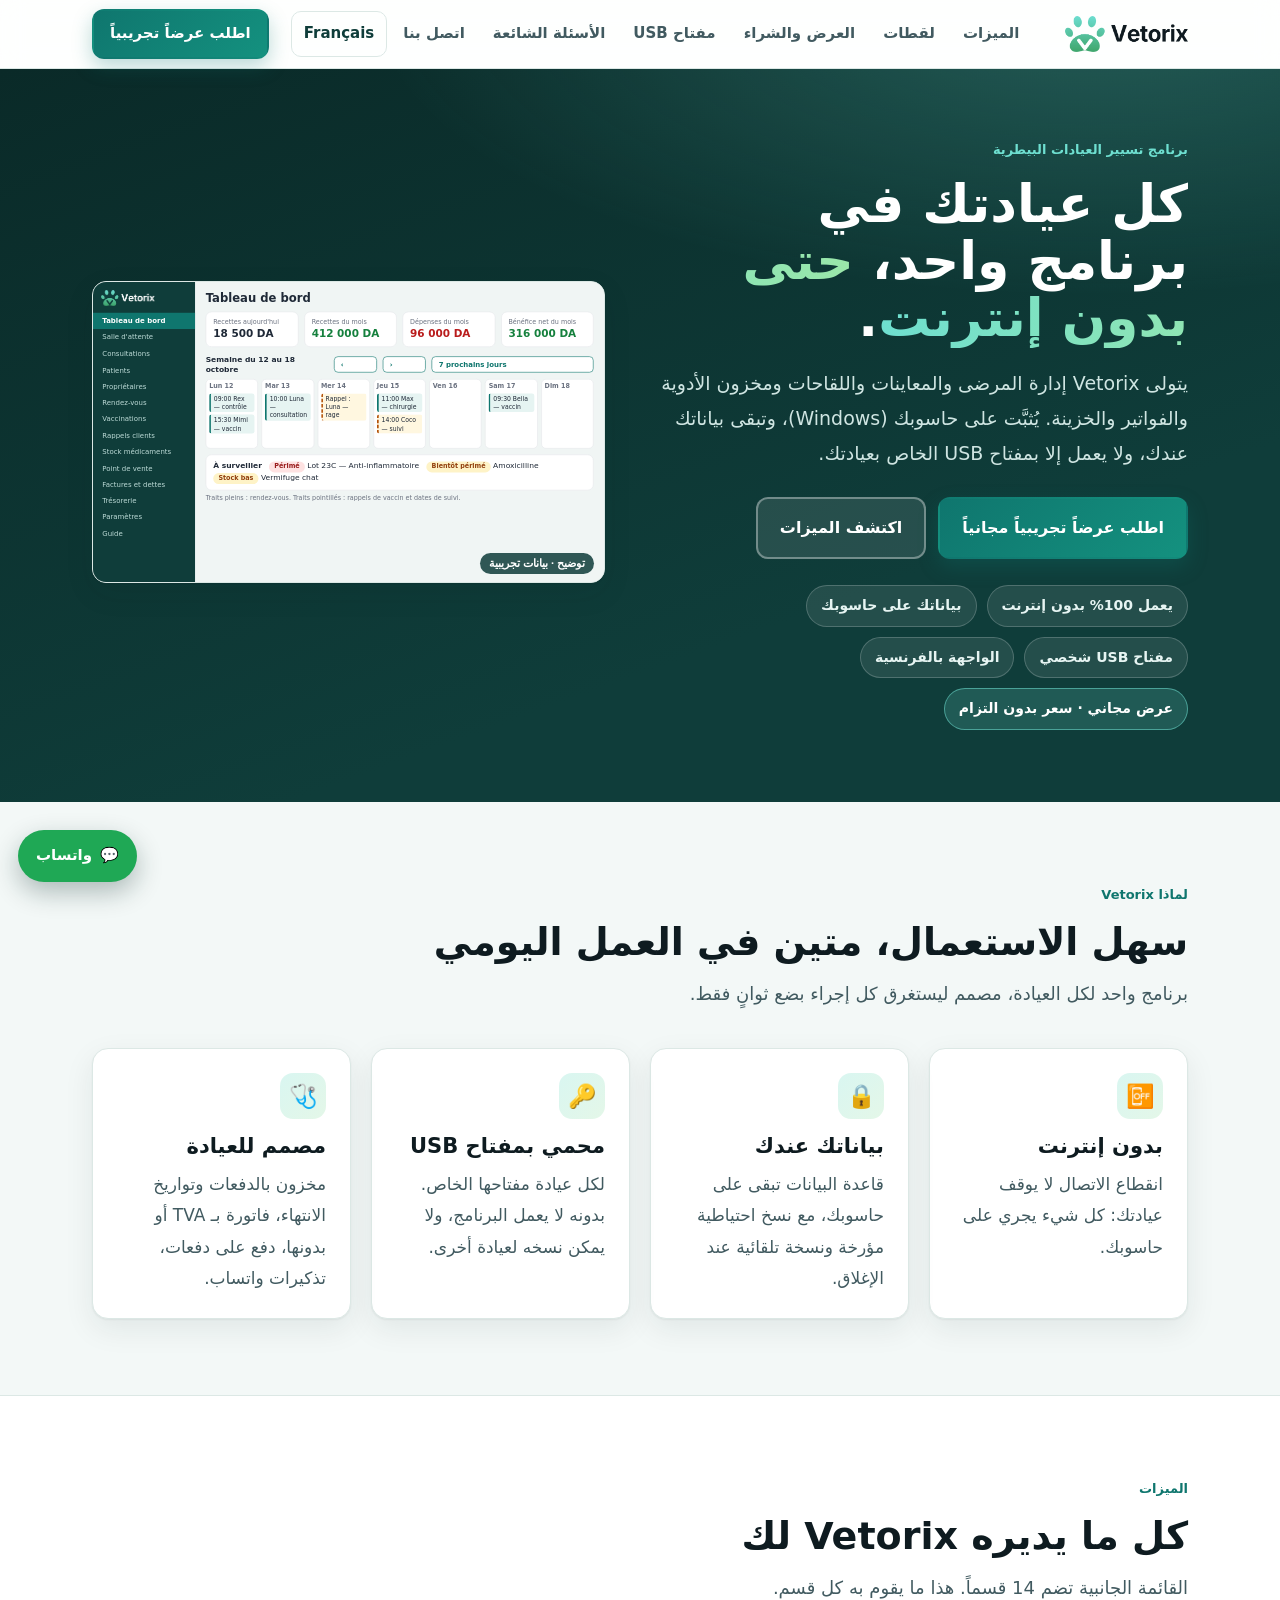
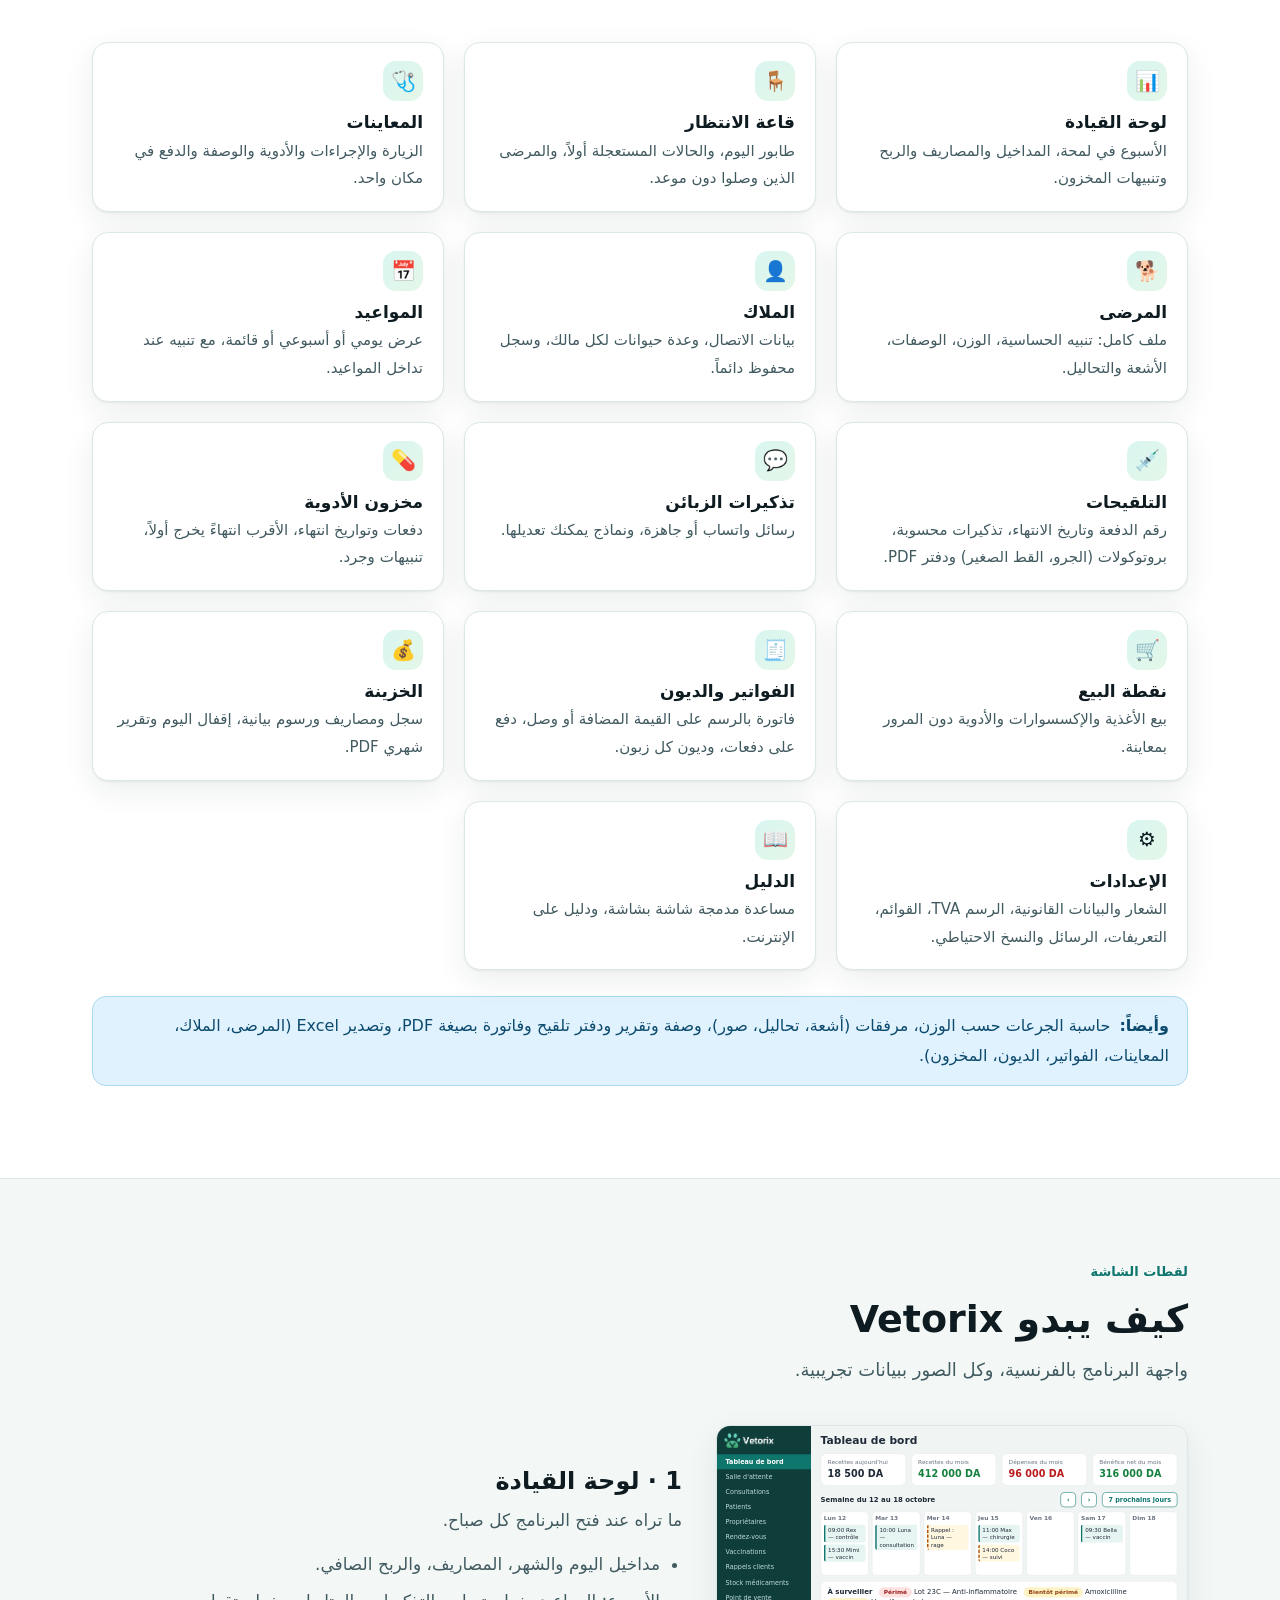
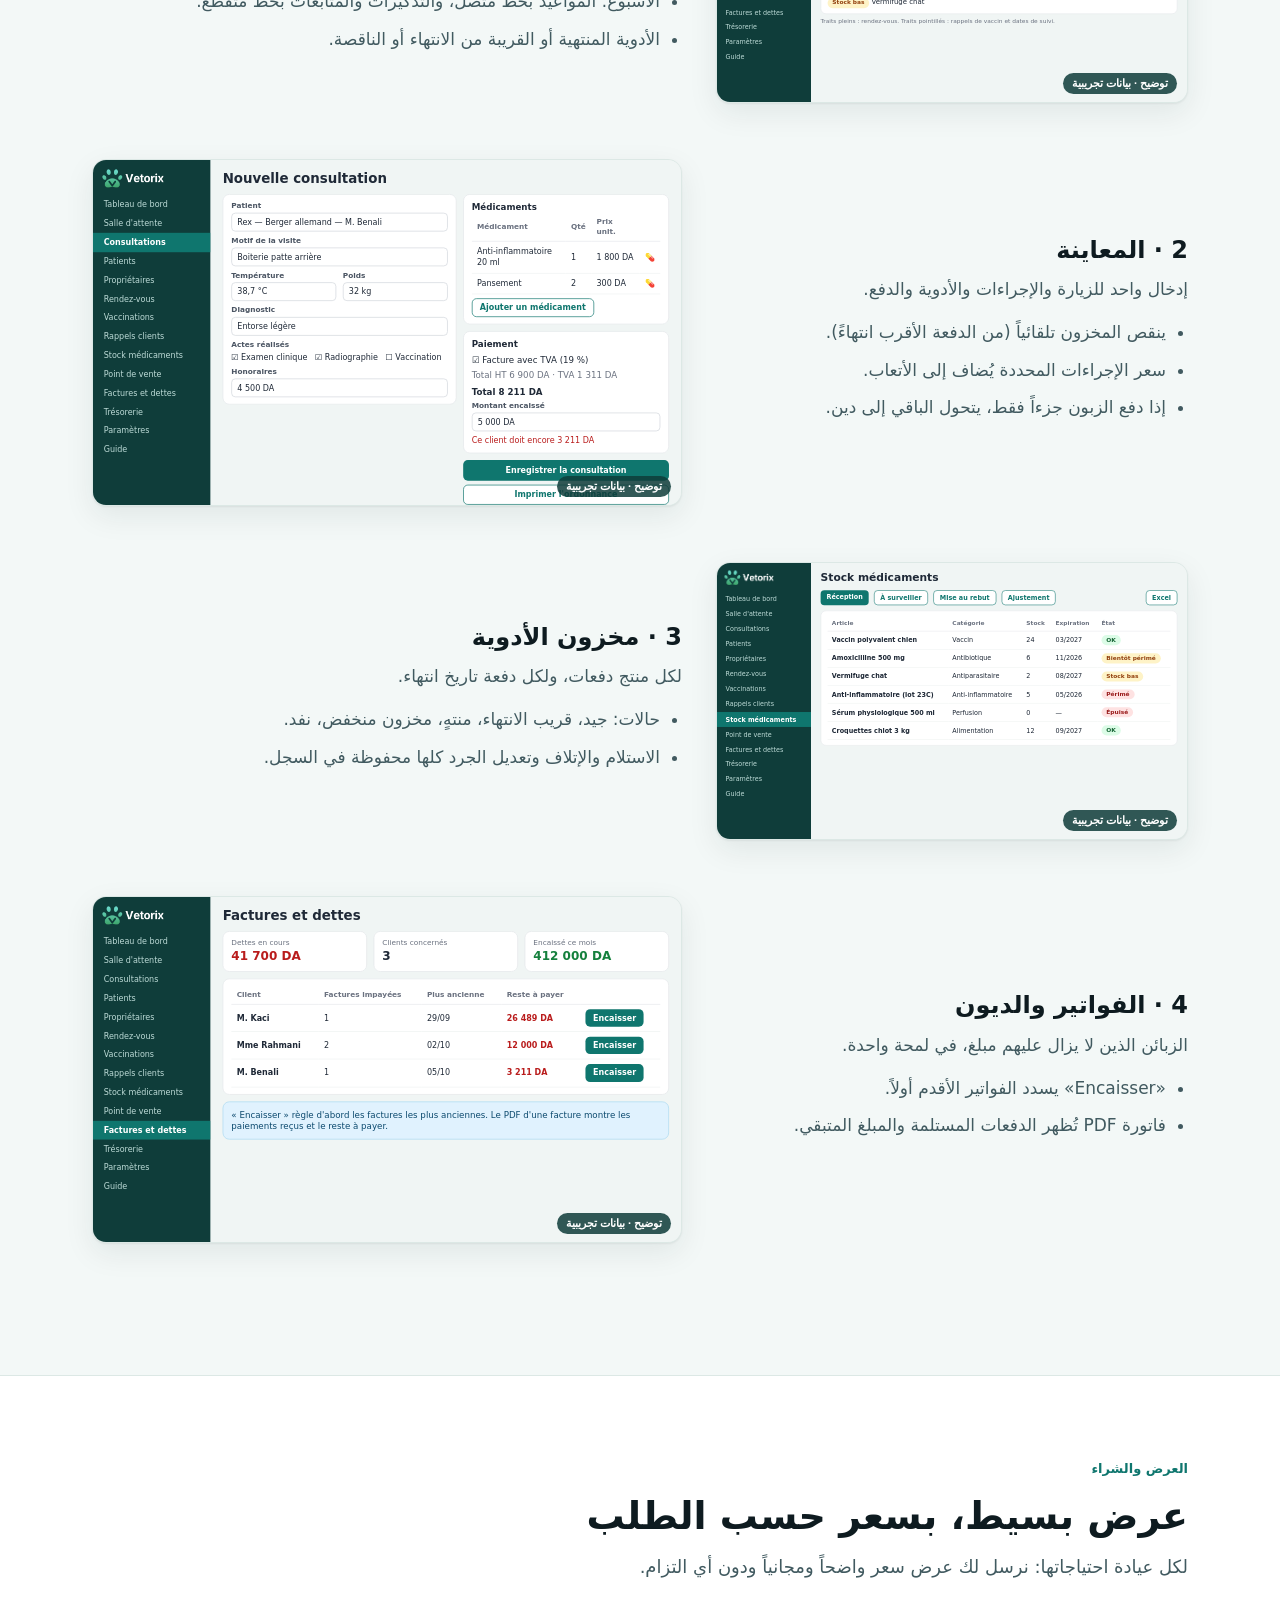
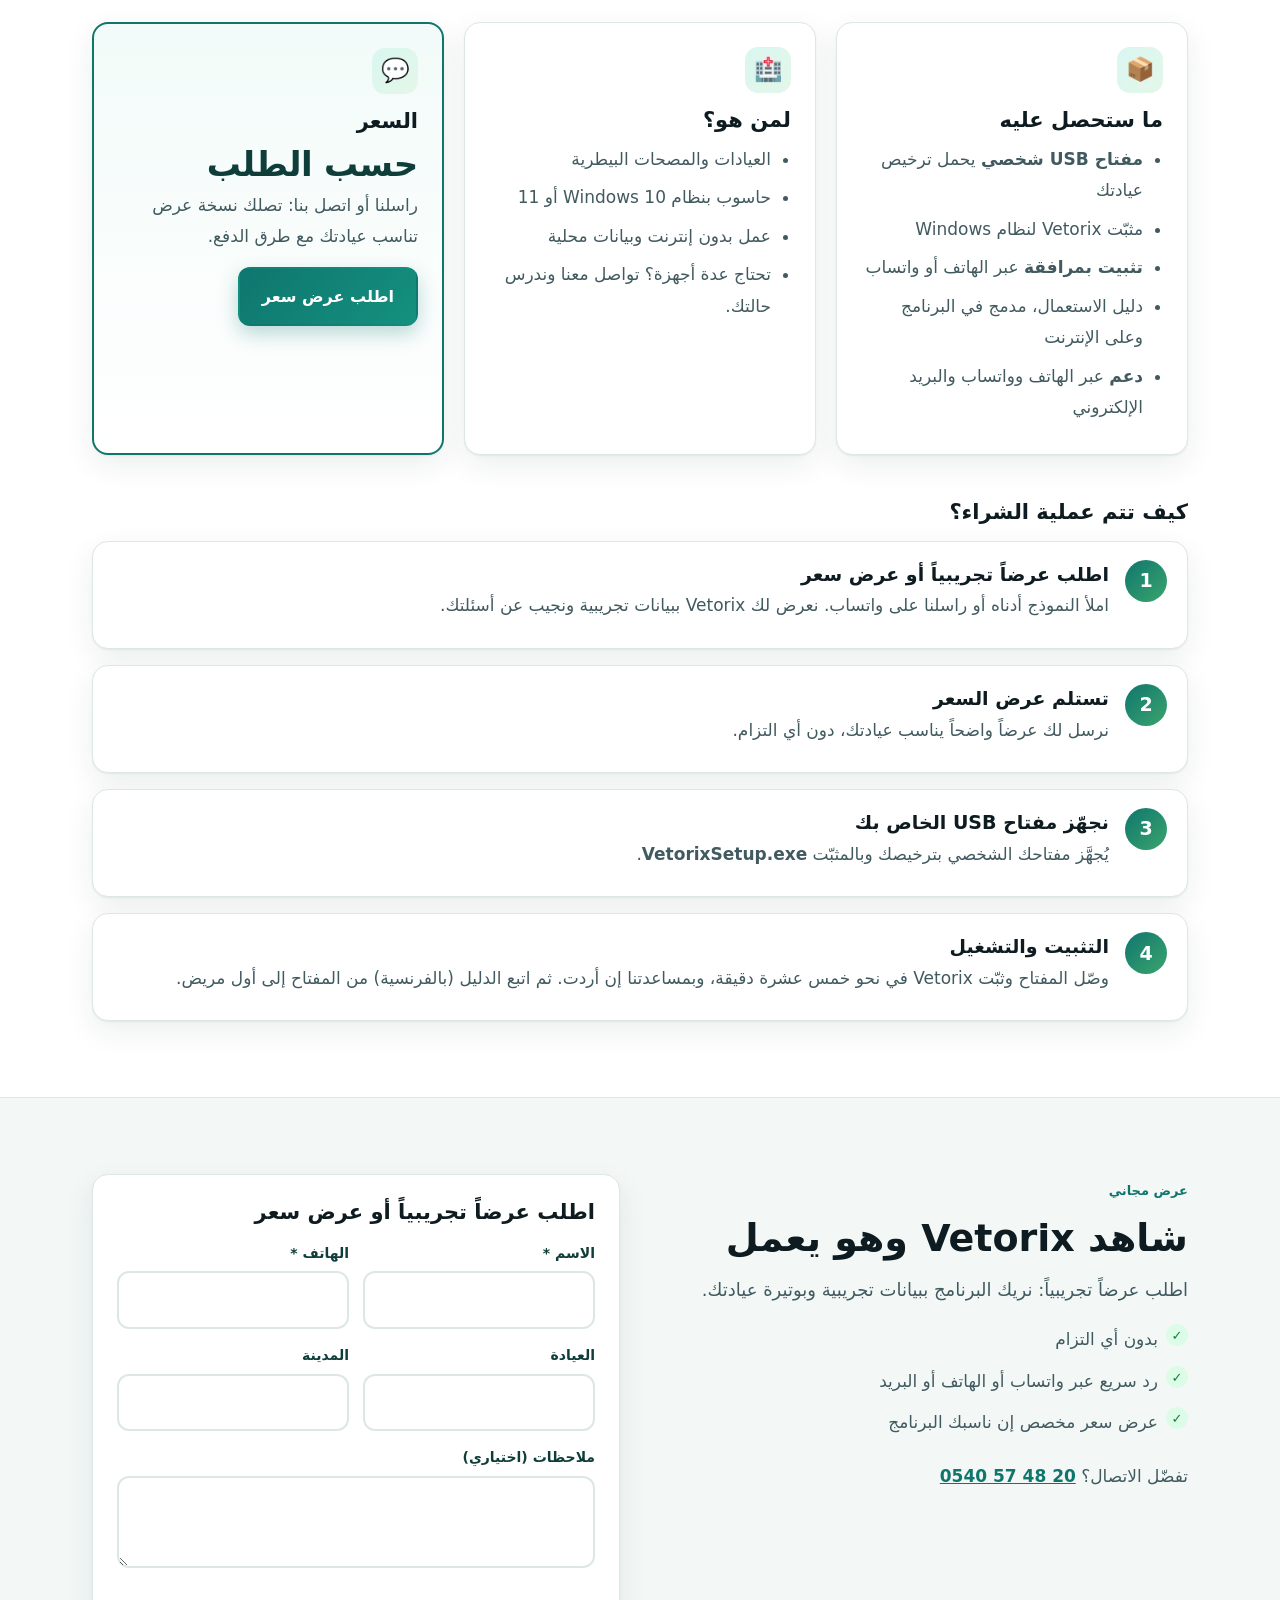
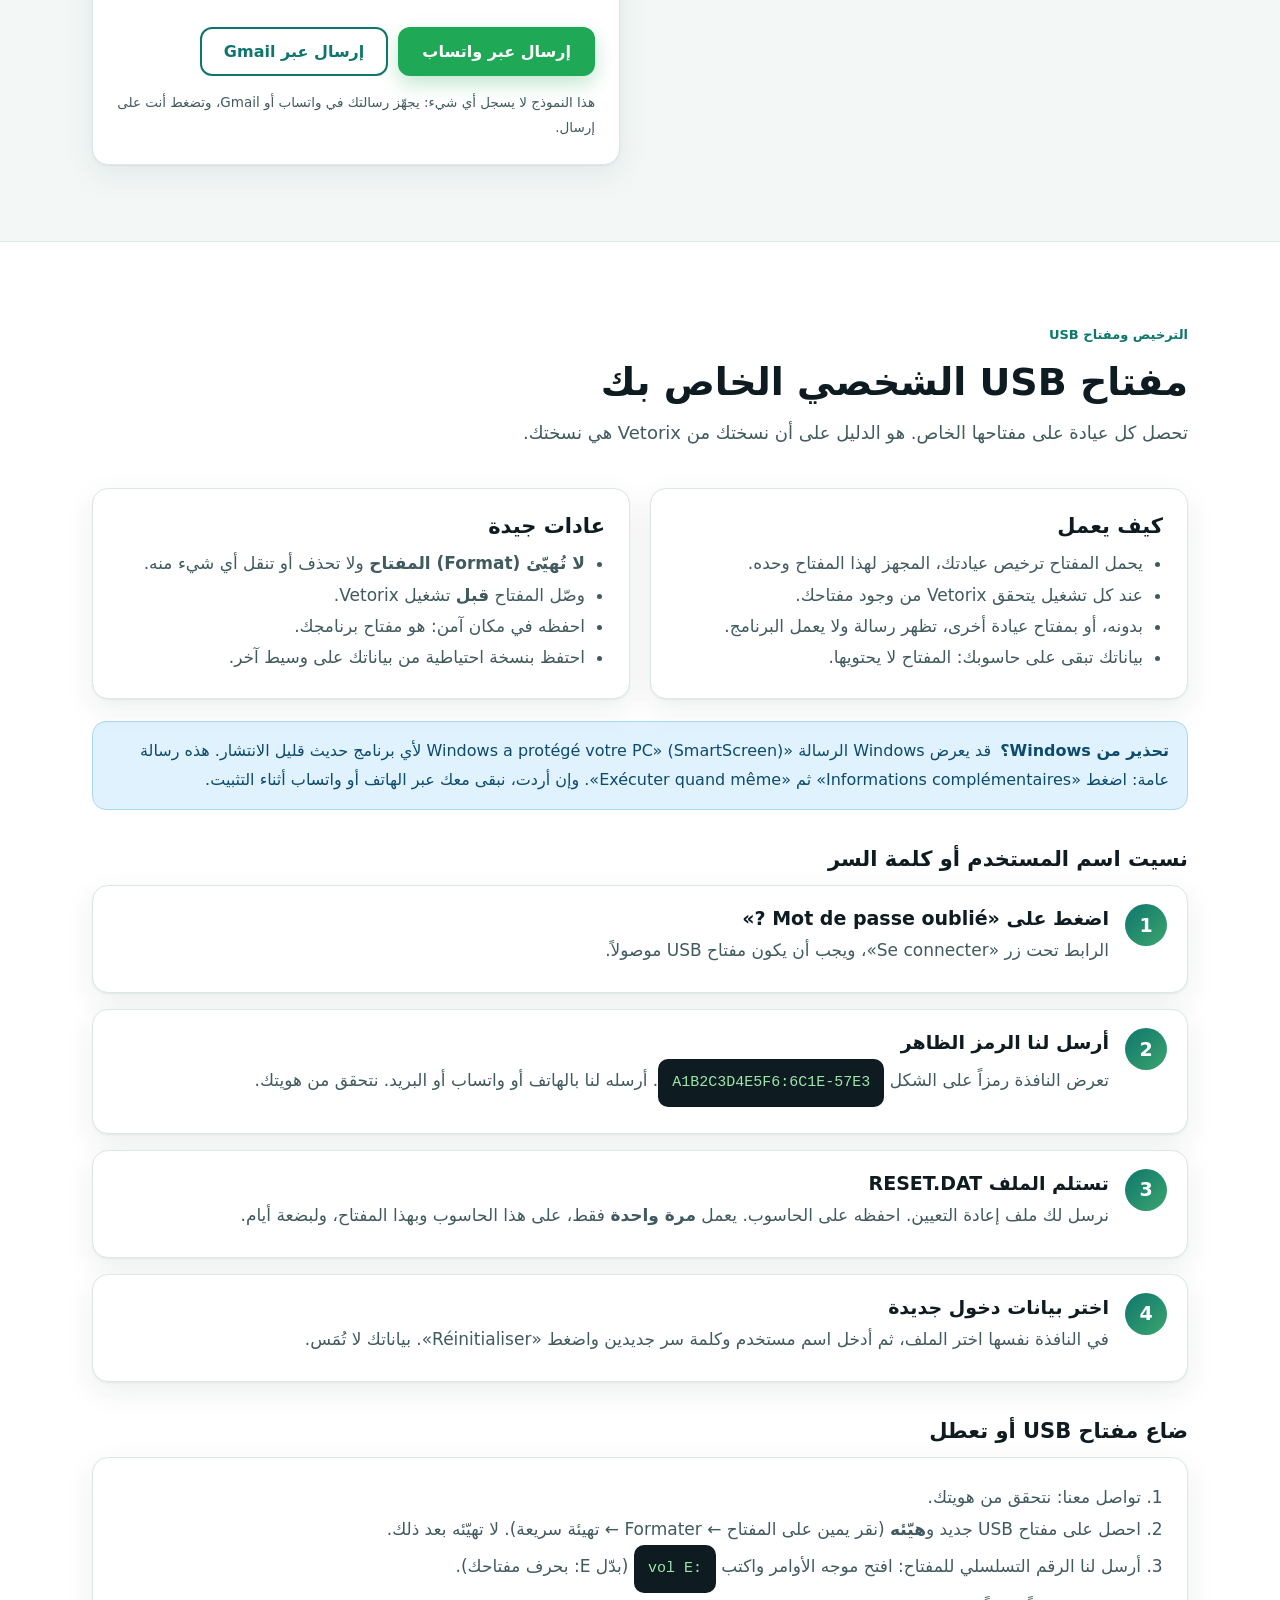
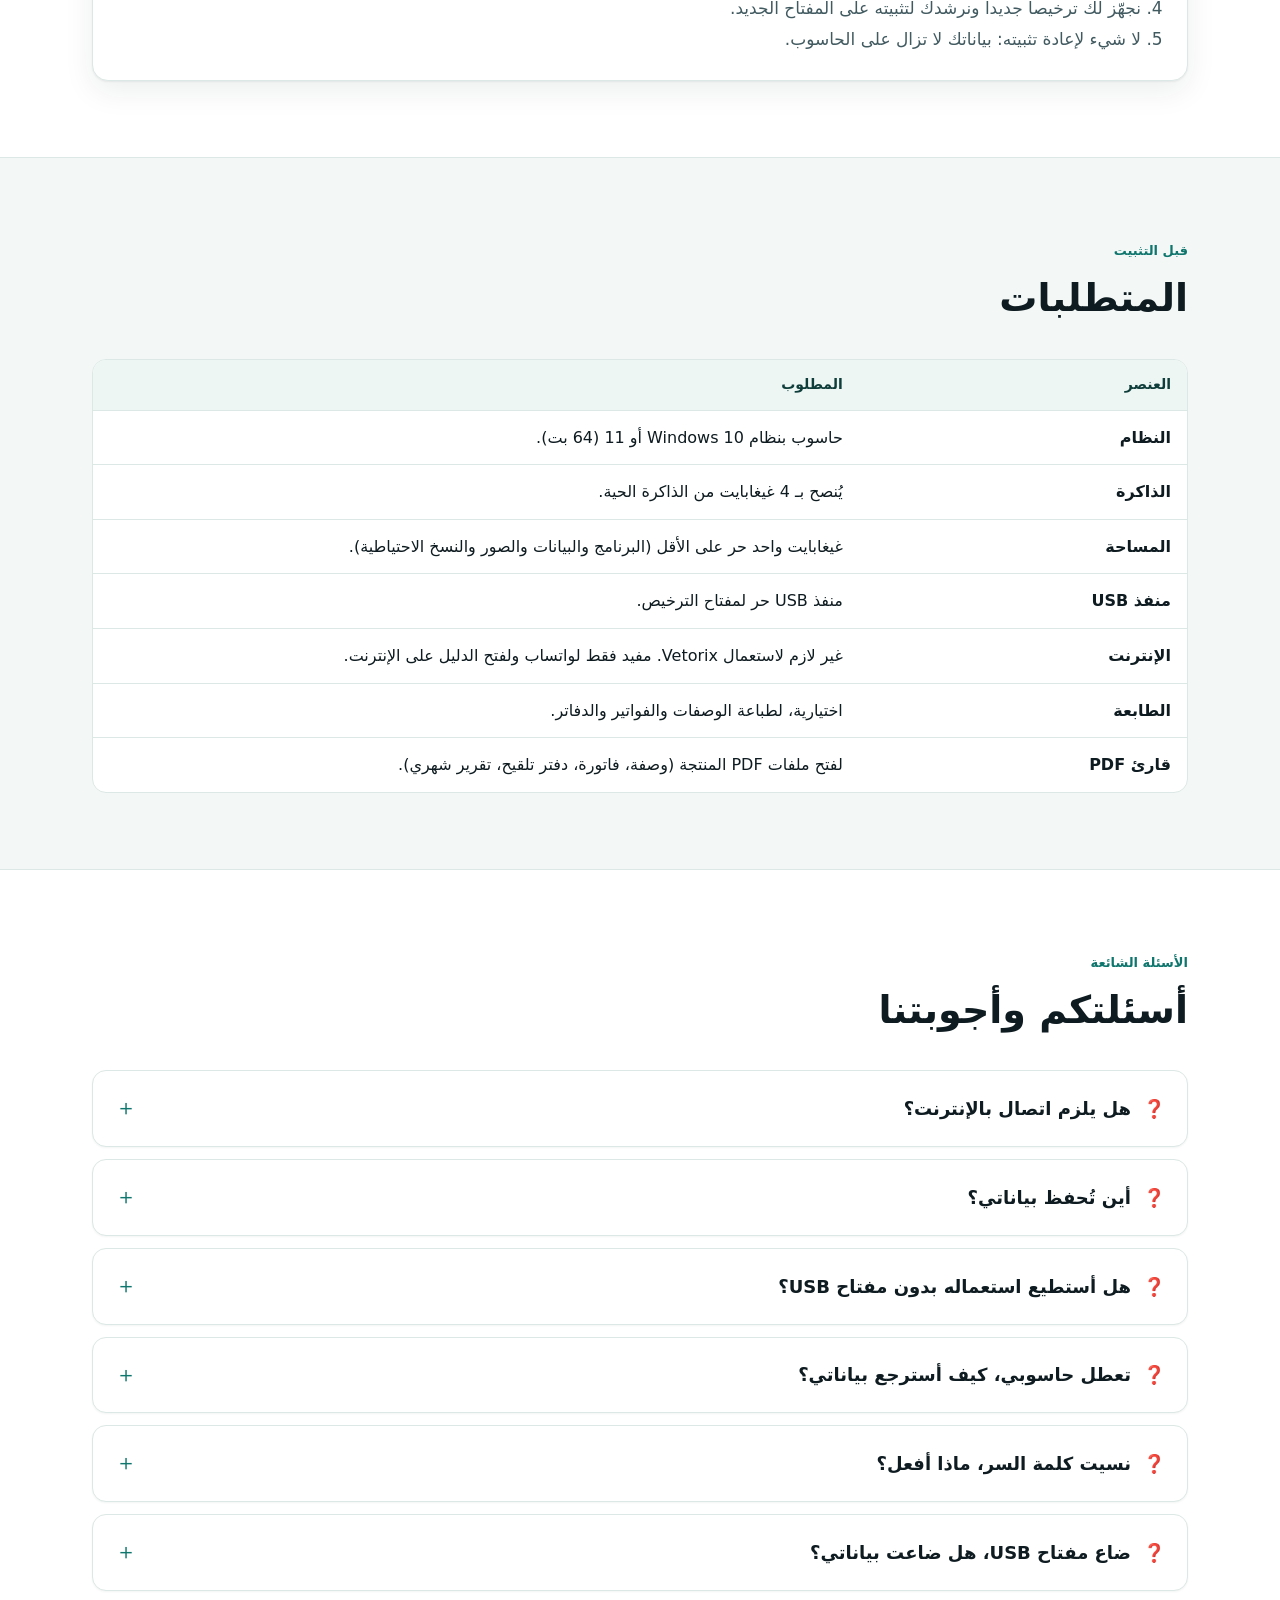
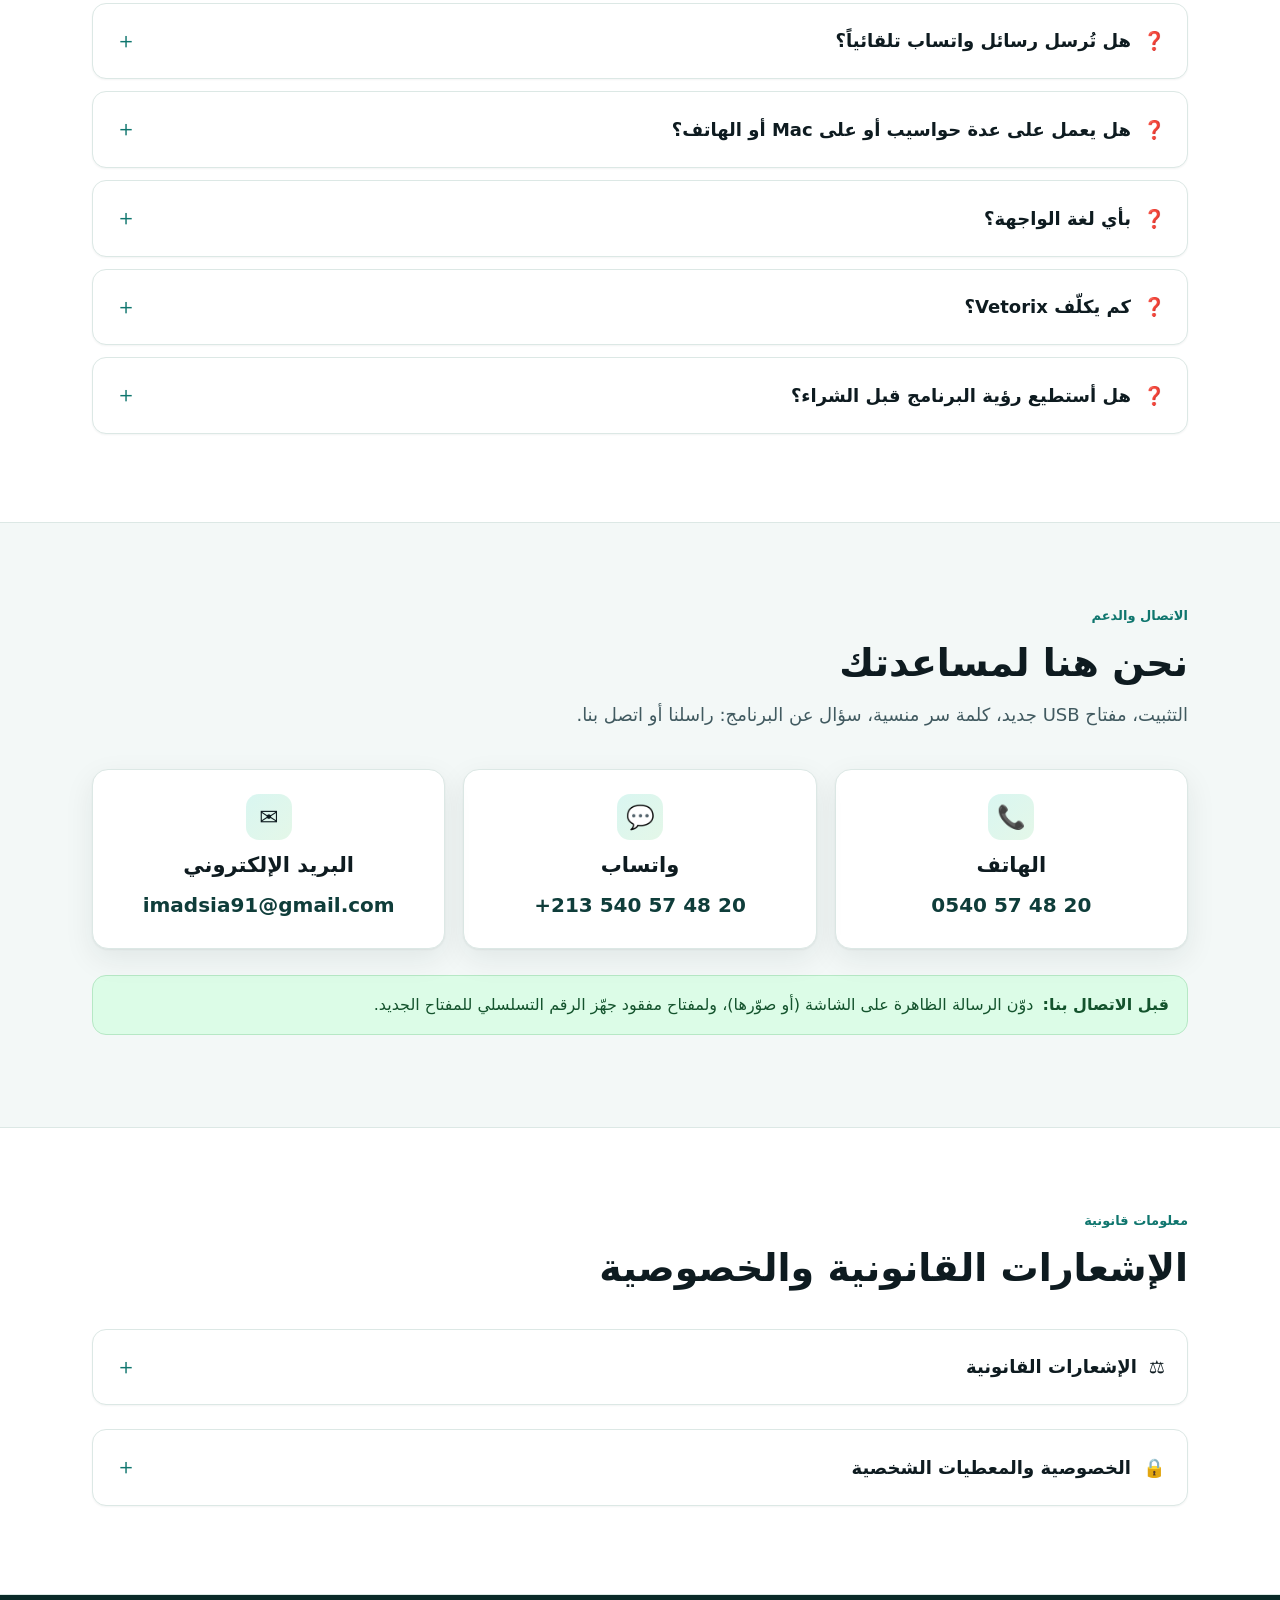
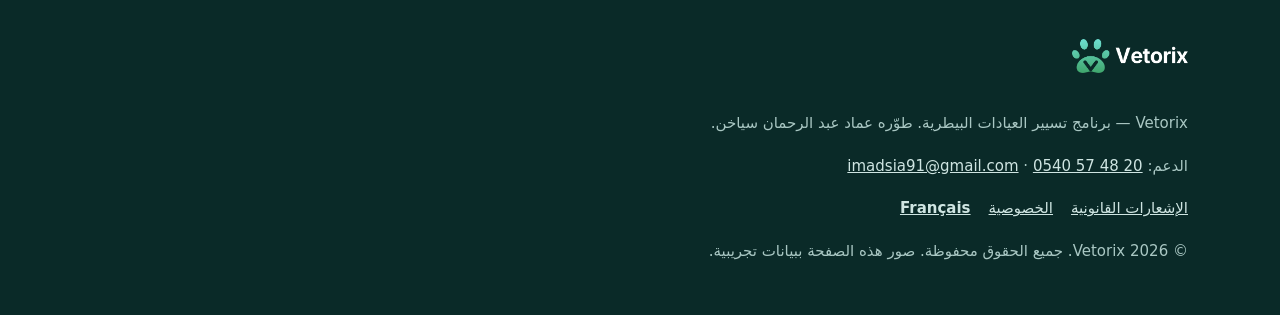
==== commit ee5e1eff: "Update ar.html" ====
--- a/ar.html
+++ b/ar.html
@@ -42,7 +42,7 @@
 
 <section class="sec alt" id="fonctions"><div class="wrap">
  <div class="sh reveal"><span class="eyebrow">الميزات</span><h2>كل ما يديره Vetorix لك</h2><p class="sub">القائمة الجانبية تضم 14 قسماً. هذا ما يقوم به كل قسم.</p></div>
- <div class="grid g3"><div class="card tile reveal"><div class="ico">📊</div><h3>لوحة القيادة</h3><p>الأسبوع في لمحة، المداخيل والمصاريف والربح وتنبيهات المخزون.</p></div><div class="card tile reveal"><div class="ico">🪑</div><h3>قاعة الانتظار</h3><p>طابور اليوم، والحالات المستعجلة أولاً، والمرضى الذين وصلوا دون موعد.</p></div><div class="card tile reveal"><div class="ico">🩺</div><h3>المعاينات</h3><p>الزيارة والإجراءات والأدوية والوصفة والدفع في مكان واحد.</p></div><div class="card tile reveal"><div class="ico">🐕</div><h3>المرضى</h3><p>ملف كامل: تنبيه الحساسية، الوزن، الوصفات، الأشعة والتحاليل.</p></div><div class="card tile reveal"><div class="ico">👤</div><h3>الملاك</h3><p>بيانات الاتصال، وعدة حيوانات لكل مالك، وسجل محفوظ دائماً.</p></div><div class="card tile reveal"><div class="ico">📅</div><h3>المواعيد</h3><p>عرض يومي أو أسبوعي أو قائمة، مع تنبيه عند تداخل المواعيد.</p></div><div class="card tile reveal"><div class="ico">💉</div><h3>التلقيحات</h3><p>رقم الدفعة وتاريخ الانتهاء، تذكيرات محسوبة، بروتوكولات (الجرو، القط الصغير) ودفتر PDF.</p></div><div class="card tile reveal"><div class="ico">💬</div><h3>تذكيرات الزبائن</h3><p>رسائل واتساب أو SMS جاهزة، ونماذج يمكنك تعديلها.</p></div><div class="card tile reveal"><div class="ico">💊</div><h3>مخزون الأدوية</h3><p>دفعات وتواريخ انتهاء، الأقرب انتهاءً يخرج أولاً، تنبيهات وجرد.</p></div><div class="card tile reveal"><div class="ico">🛒</div><h3>نقطة البيع</h3><p>بيع الأغذية والإكسسوارات والأدوية دون المرور بمعاينة.</p></div><div class="card tile reveal"><div class="ico">🧾</div><h3>الفواتير والديون</h3><p>فاتورة بالرسم على القيمة المضافة أو وصل، دفع على دفعات، وديون كل زبون.</p></div><div class="card tile reveal"><div class="ico">💰</div><h3>الخزينة</h3><p>سجل ومصاريف ورسوم بيانية، إقفال اليوم وتقرير شهري PDF.</p></div><div class="card tile reveal"><div class="ico">⚙️</div><h3>الإعدادات</h3><p>الشعار والبيانات القانونية، الرسم TVA، القوائم، التعريفات، الرسائل والنسخ الاحتياطي.</p></div><div class="card tile reveal"><div class="ico">📖</div><h3>الدليل</h3><p>مساعدة مدمجة شاشة بشاشة، ودليل على الإنترنت.</p></div></div>
+ <div class="grid g3"><div class="card tile reveal"><div class="ico">📊</div><h3>لوحة القيادة</h3><p>الأسبوع في لمحة، المداخيل والمصاريف والربح وتنبيهات المخزون.</p></div><div class="card tile reveal"><div class="ico">🪑</div><h3>قاعة الانتظار</h3><p>طابور اليوم، والحالات المستعجلة أولاً، والمرضى الذين وصلوا دون موعد.</p></div><div class="card tile reveal"><div class="ico">🩺</div><h3>المعاينات</h3><p>الزيارة والإجراءات والأدوية والوصفة والدفع في مكان واحد.</p></div><div class="card tile reveal"><div class="ico">🐕</div><h3>المرضى</h3><p>ملف كامل: تنبيه الحساسية، الوزن، الوصفات، الأشعة والتحاليل.</p></div><div class="card tile reveal"><div class="ico">👤</div><h3>الملاك</h3><p>بيانات الاتصال، وعدة حيوانات لكل مالك، وسجل محفوظ دائماً.</p></div><div class="card tile reveal"><div class="ico">📅</div><h3>المواعيد</h3><p>عرض يومي أو أسبوعي أو قائمة، مع تنبيه عند تداخل المواعيد.</p></div><div class="card tile reveal"><div class="ico">💉</div><h3>التلقيحات</h3><p>رقم الدفعة وتاريخ الانتهاء، تذكيرات محسوبة، بروتوكولات (الجرو، القط الصغير) ودفتر PDF.</p></div><div class="card tile reveal"><div class="ico">💬</div><h3>تذكيرات الزبائن</h3><p>رسائل واتساب أو  جاهزة، ونماذج يمكنك تعديلها.</p></div><div class="card tile reveal"><div class="ico">💊</div><h3>مخزون الأدوية</h3><p>دفعات وتواريخ انتهاء، الأقرب انتهاءً يخرج أولاً، تنبيهات وجرد.</p></div><div class="card tile reveal"><div class="ico">🛒</div><h3>نقطة البيع</h3><p>بيع الأغذية والإكسسوارات والأدوية دون المرور بمعاينة.</p></div><div class="card tile reveal"><div class="ico">🧾</div><h3>الفواتير والديون</h3><p>فاتورة بالرسم على القيمة المضافة أو وصل، دفع على دفعات، وديون كل زبون.</p></div><div class="card tile reveal"><div class="ico">💰</div><h3>الخزينة</h3><p>سجل ومصاريف ورسوم بيانية، إقفال اليوم وتقرير شهري PDF.</p></div><div class="card tile reveal"><div class="ico">⚙️</div><h3>الإعدادات</h3><p>الشعار والبيانات القانونية، الرسم TVA، القوائم، التعريفات، الرسائل والنسخ الاحتياطي.</p></div><div class="card tile reveal"><div class="ico">📖</div><h3>الدليل</h3><p>مساعدة مدمجة شاشة بشاشة، ودليل على الإنترنت.</p></div></div>
  <div class="callout info reveal" style="margin-top:26px"><b>وأيضاً:</b> حاسبة الجرعات حسب الوزن، مرفقات (أشعة، تحاليل، صور)، وصفة وتقرير ودفتر تلقيح وفاتورة بصيغة PDF، وتصدير Excel (المرضى، الملاك، المعاينات، الفواتير، الديون، المخزون).</div>
 </div></section>
 
@@ -149,4 +149,4 @@
  <p>© 2026 Vetorix. جميع الحقوق محفوظة. صور هذه الصفحة ببيانات تجريبية.</p></div></footer>
 <a class="fab" href="https://wa.me/213540574820?text=%D9%85%D8%B1%D8%AD%D8%A8%D8%A7%D9%8B%D8%8C%20%D8%A3%D8%B1%D8%BA%D8%A8%20%D9%81%D9%8A%20%D9%85%D8%B9%D9%84%D9%88%D9%85%D8%A7%D8%AA%20%D8%B9%D9%86%20Vetorix." target="_blank" rel="noopener" aria-label="واتساب">💬 <span>واتساب</span></a>
 <script src="site.js"></script>
-</body></html>+</body></html>
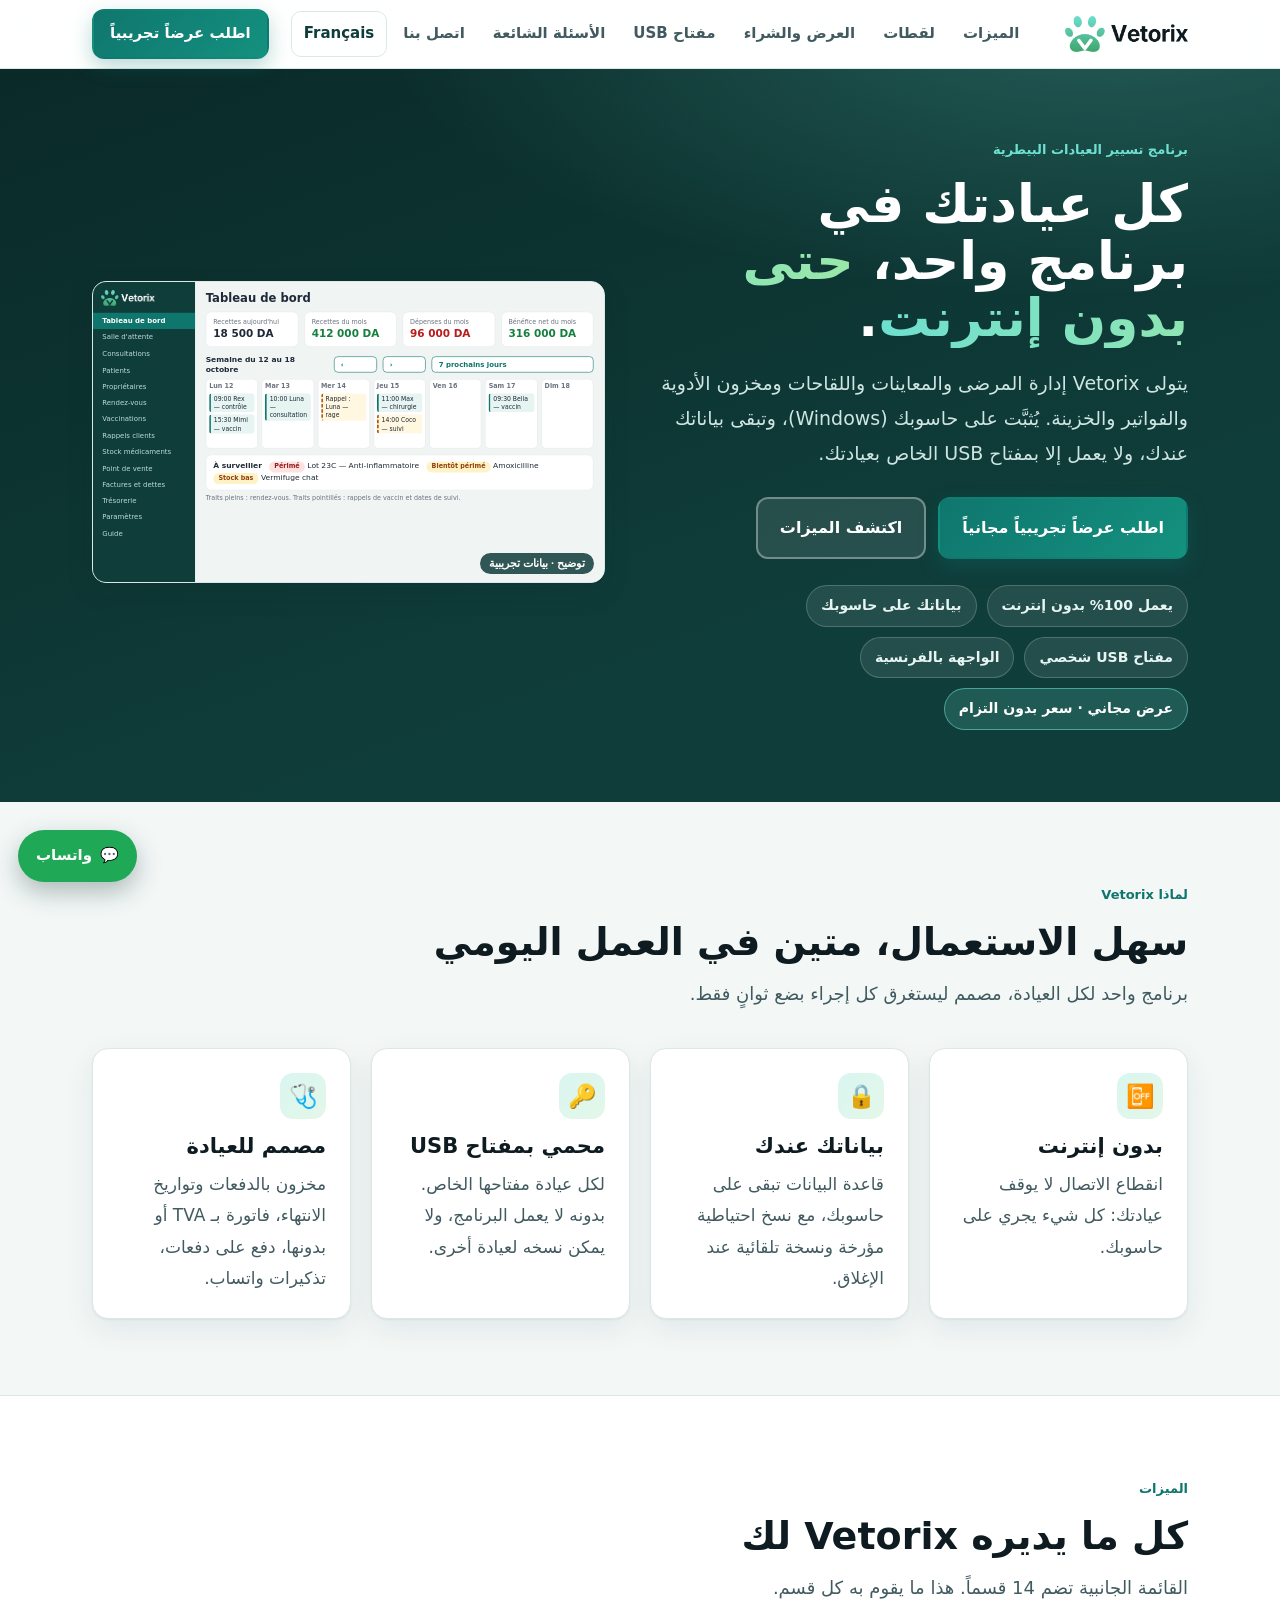
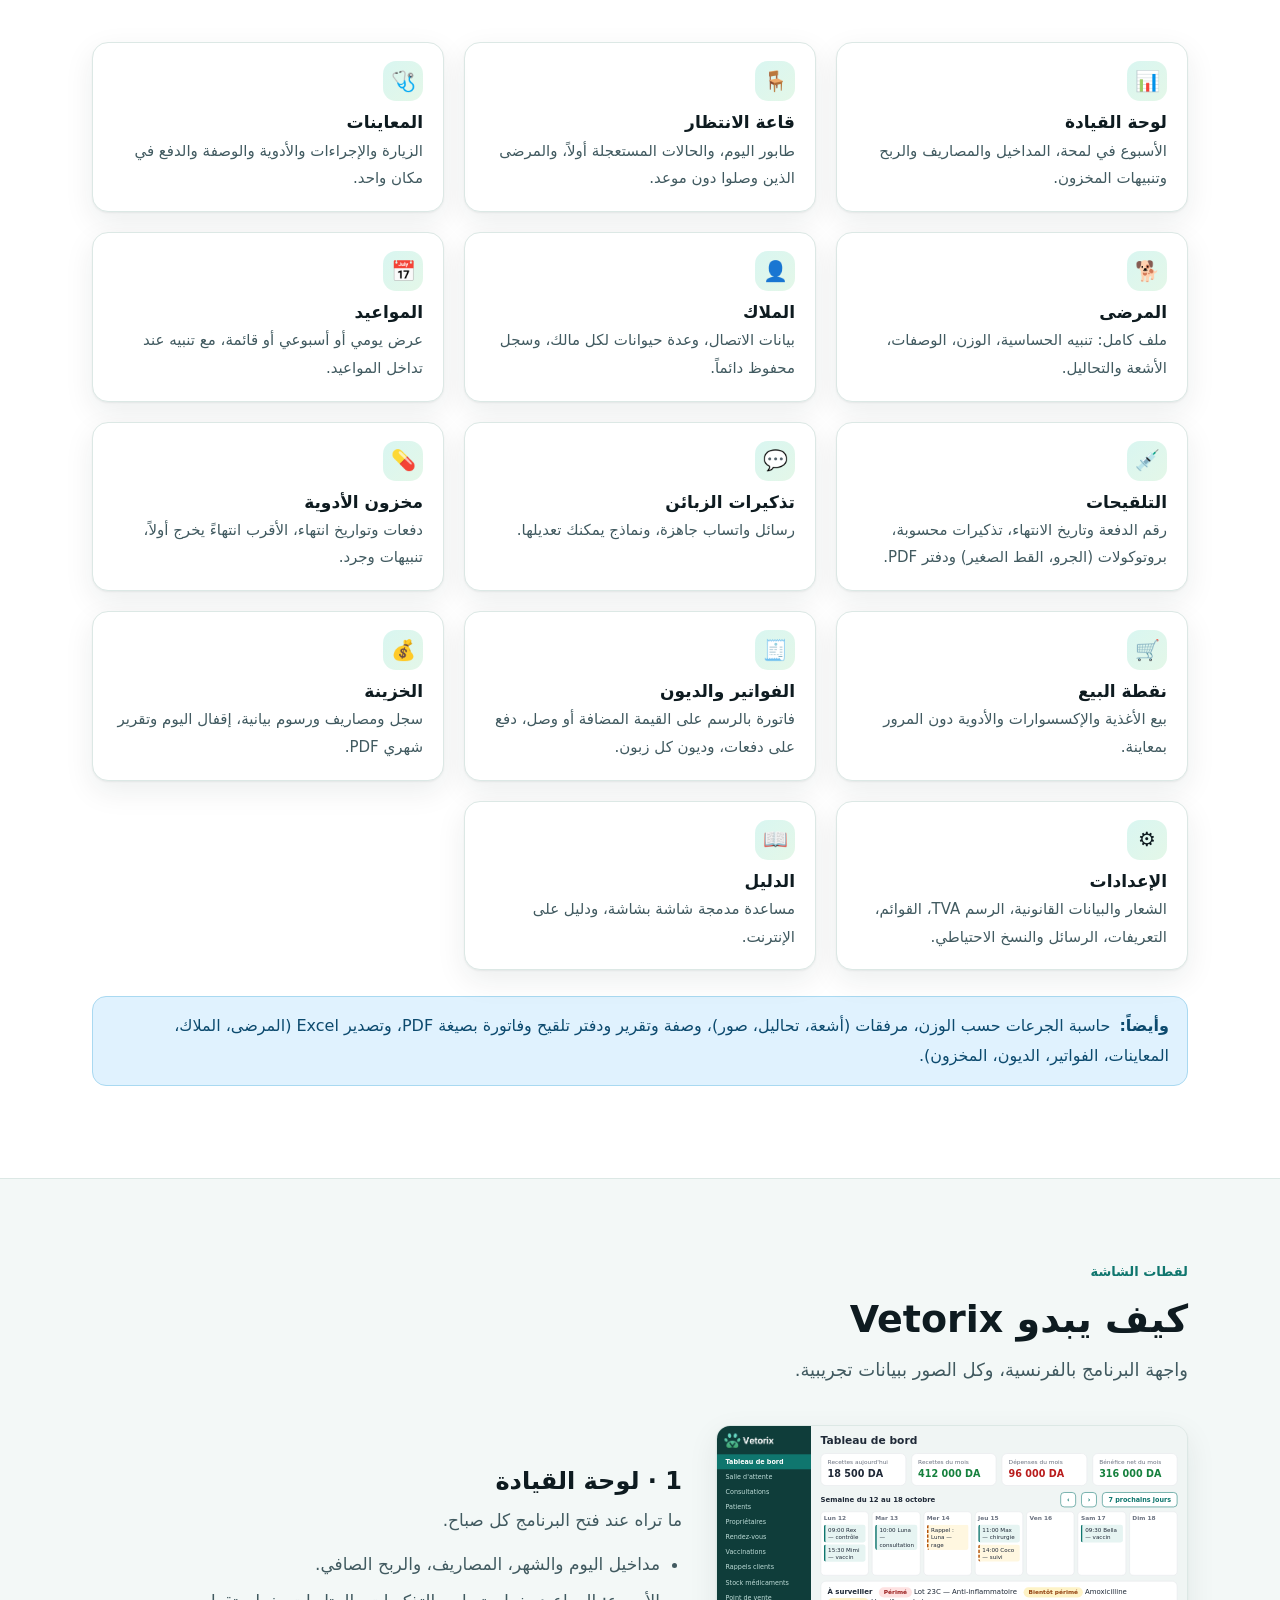
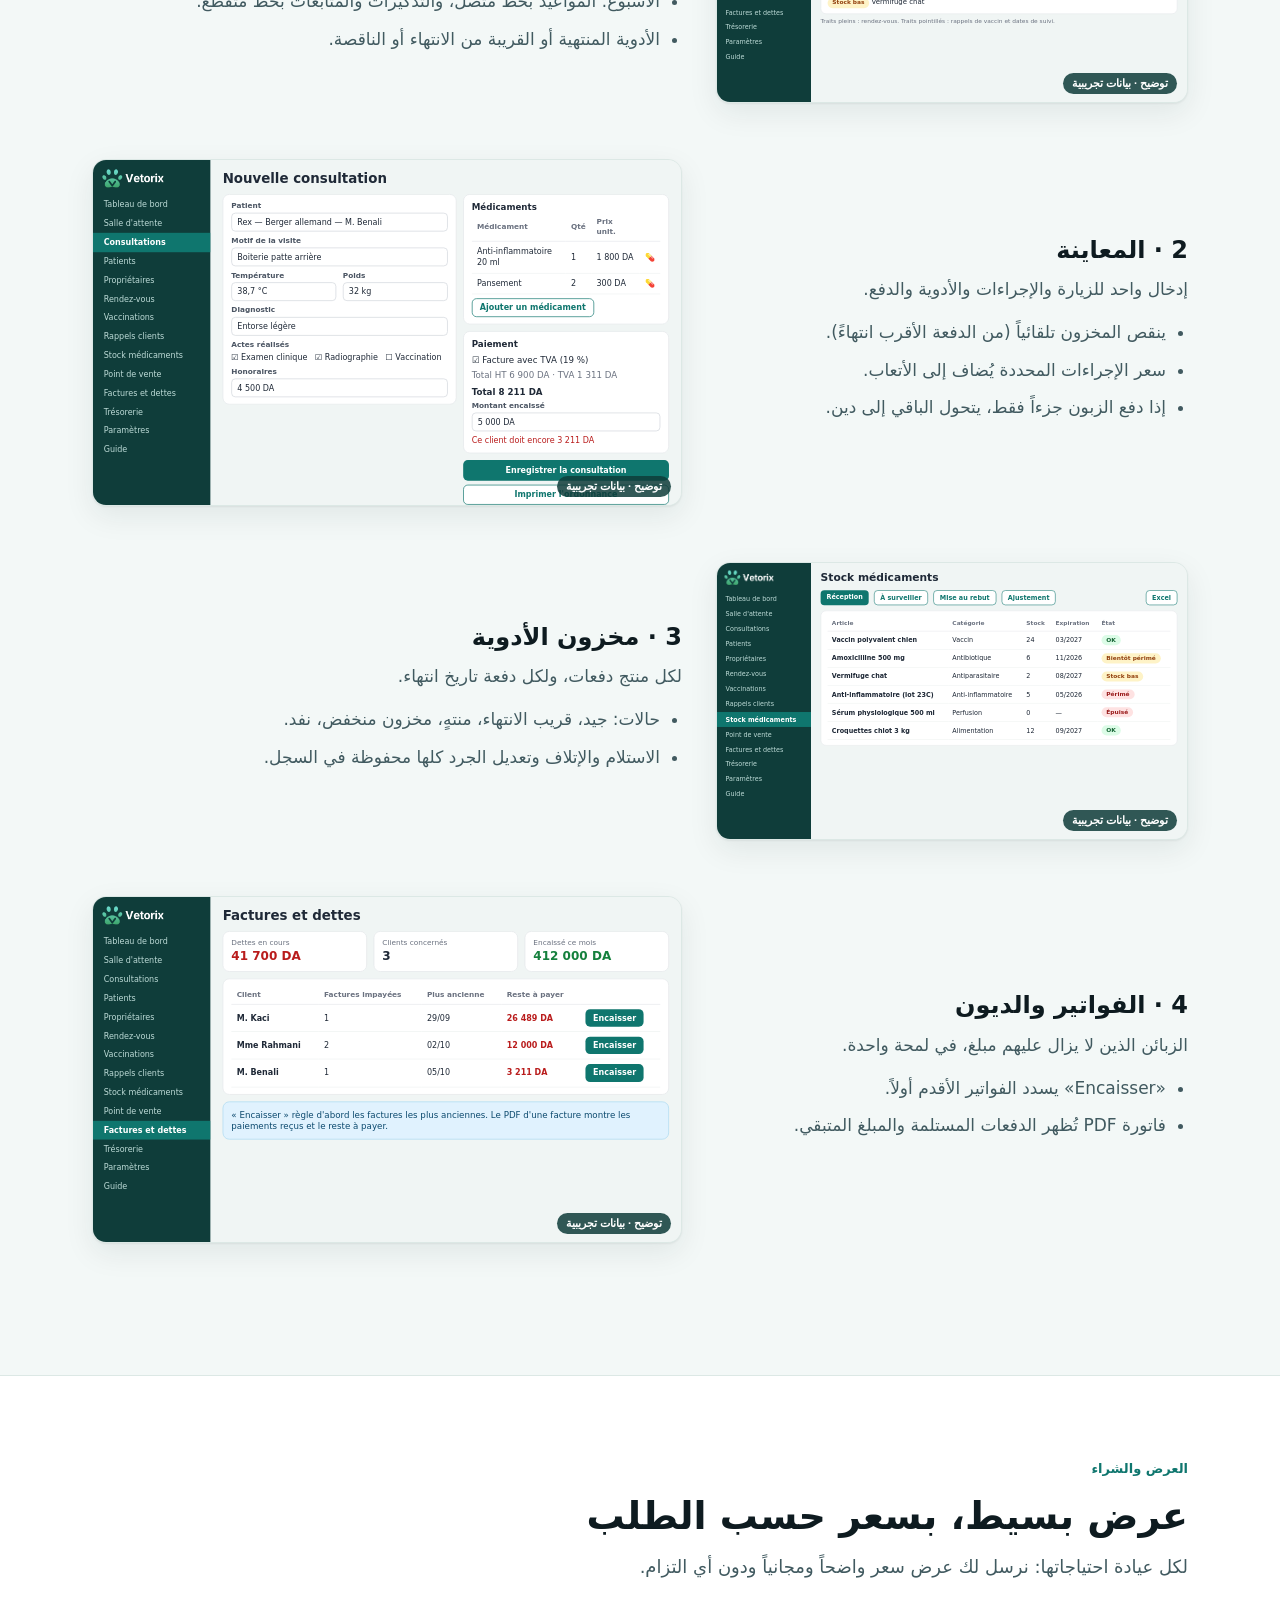
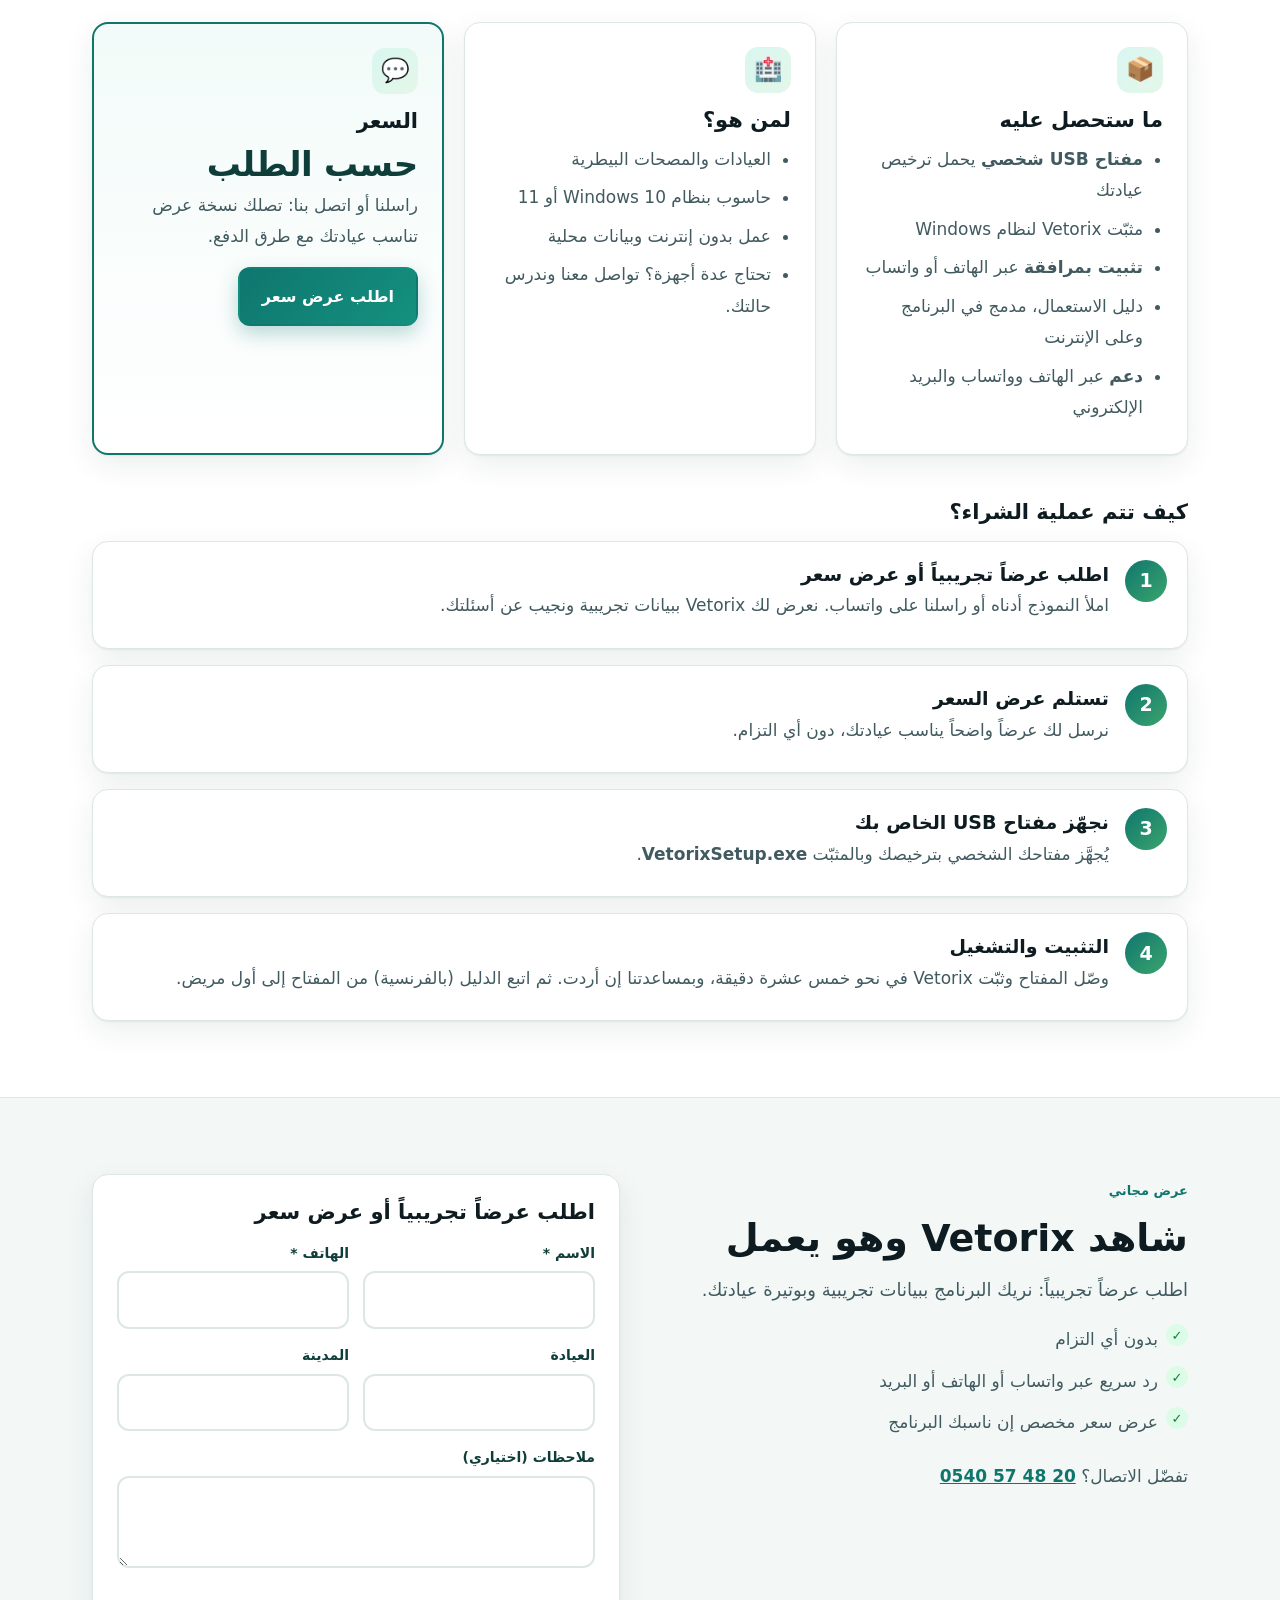
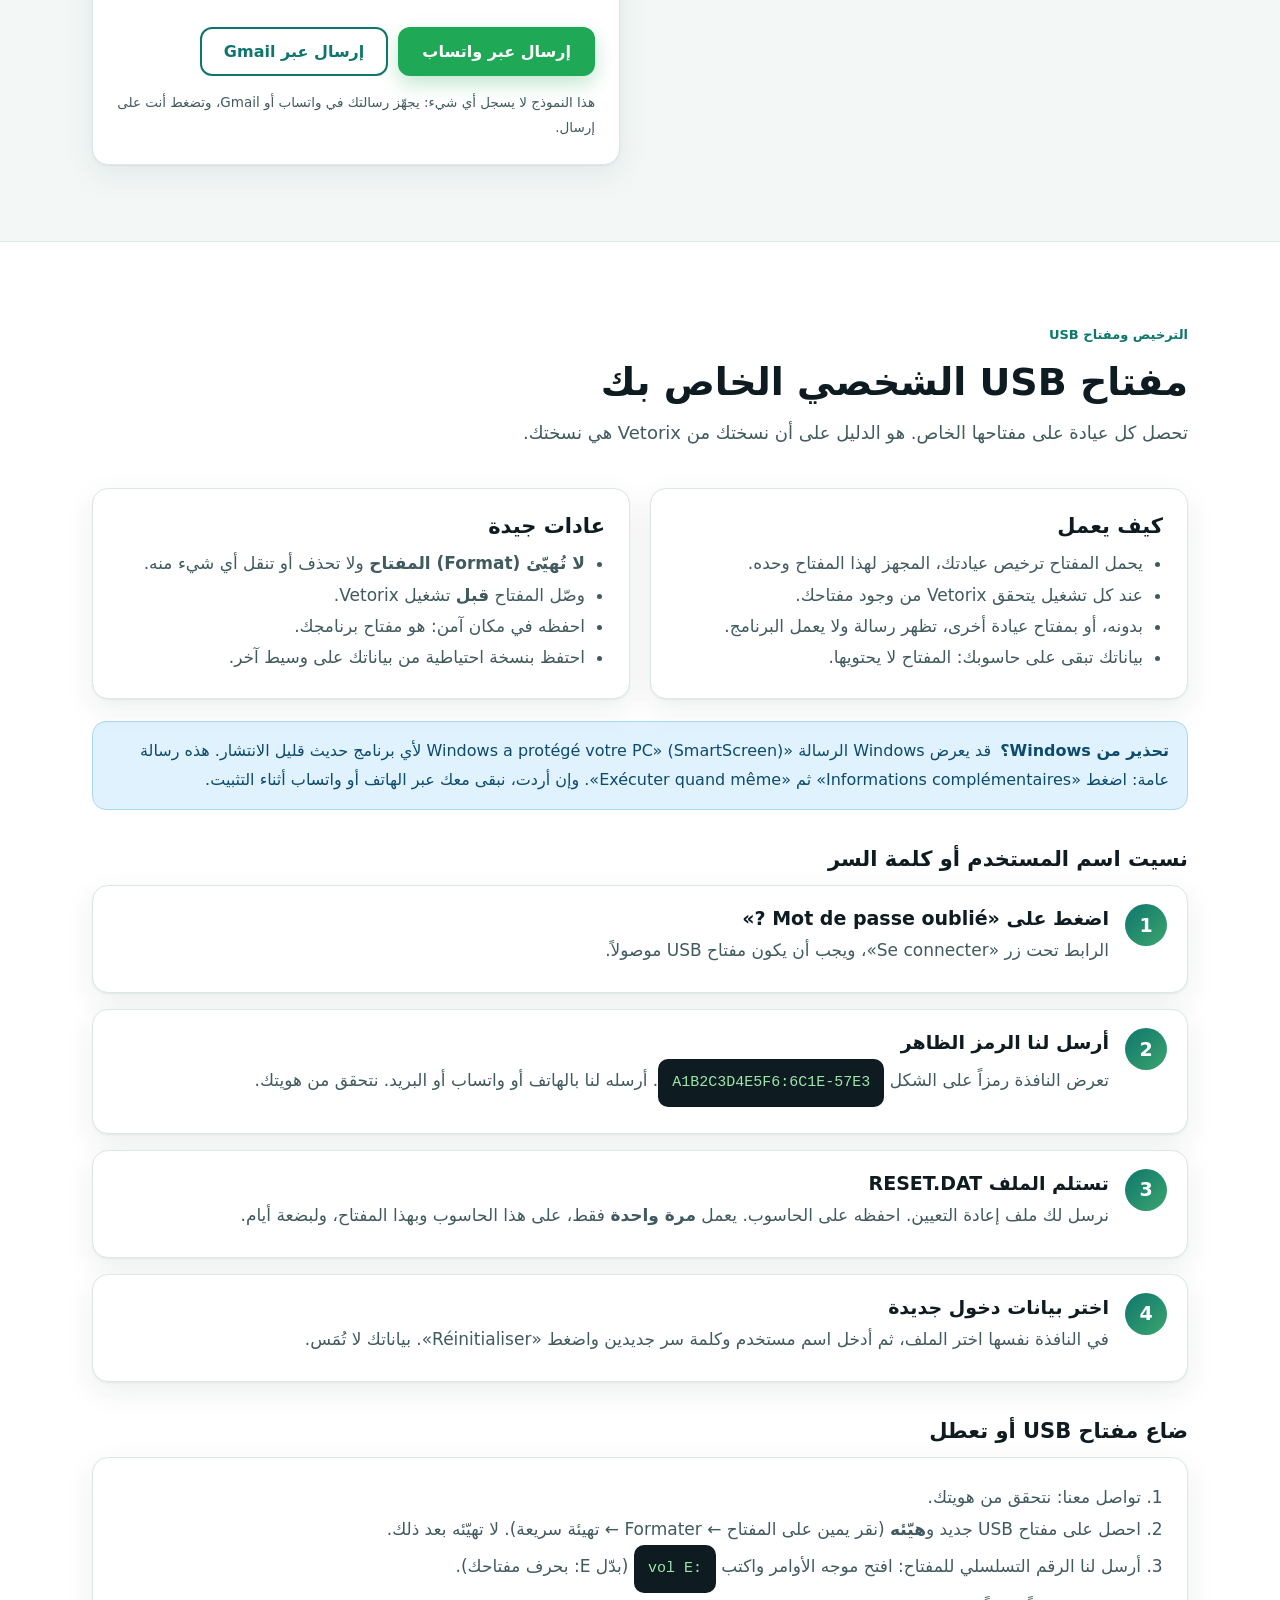
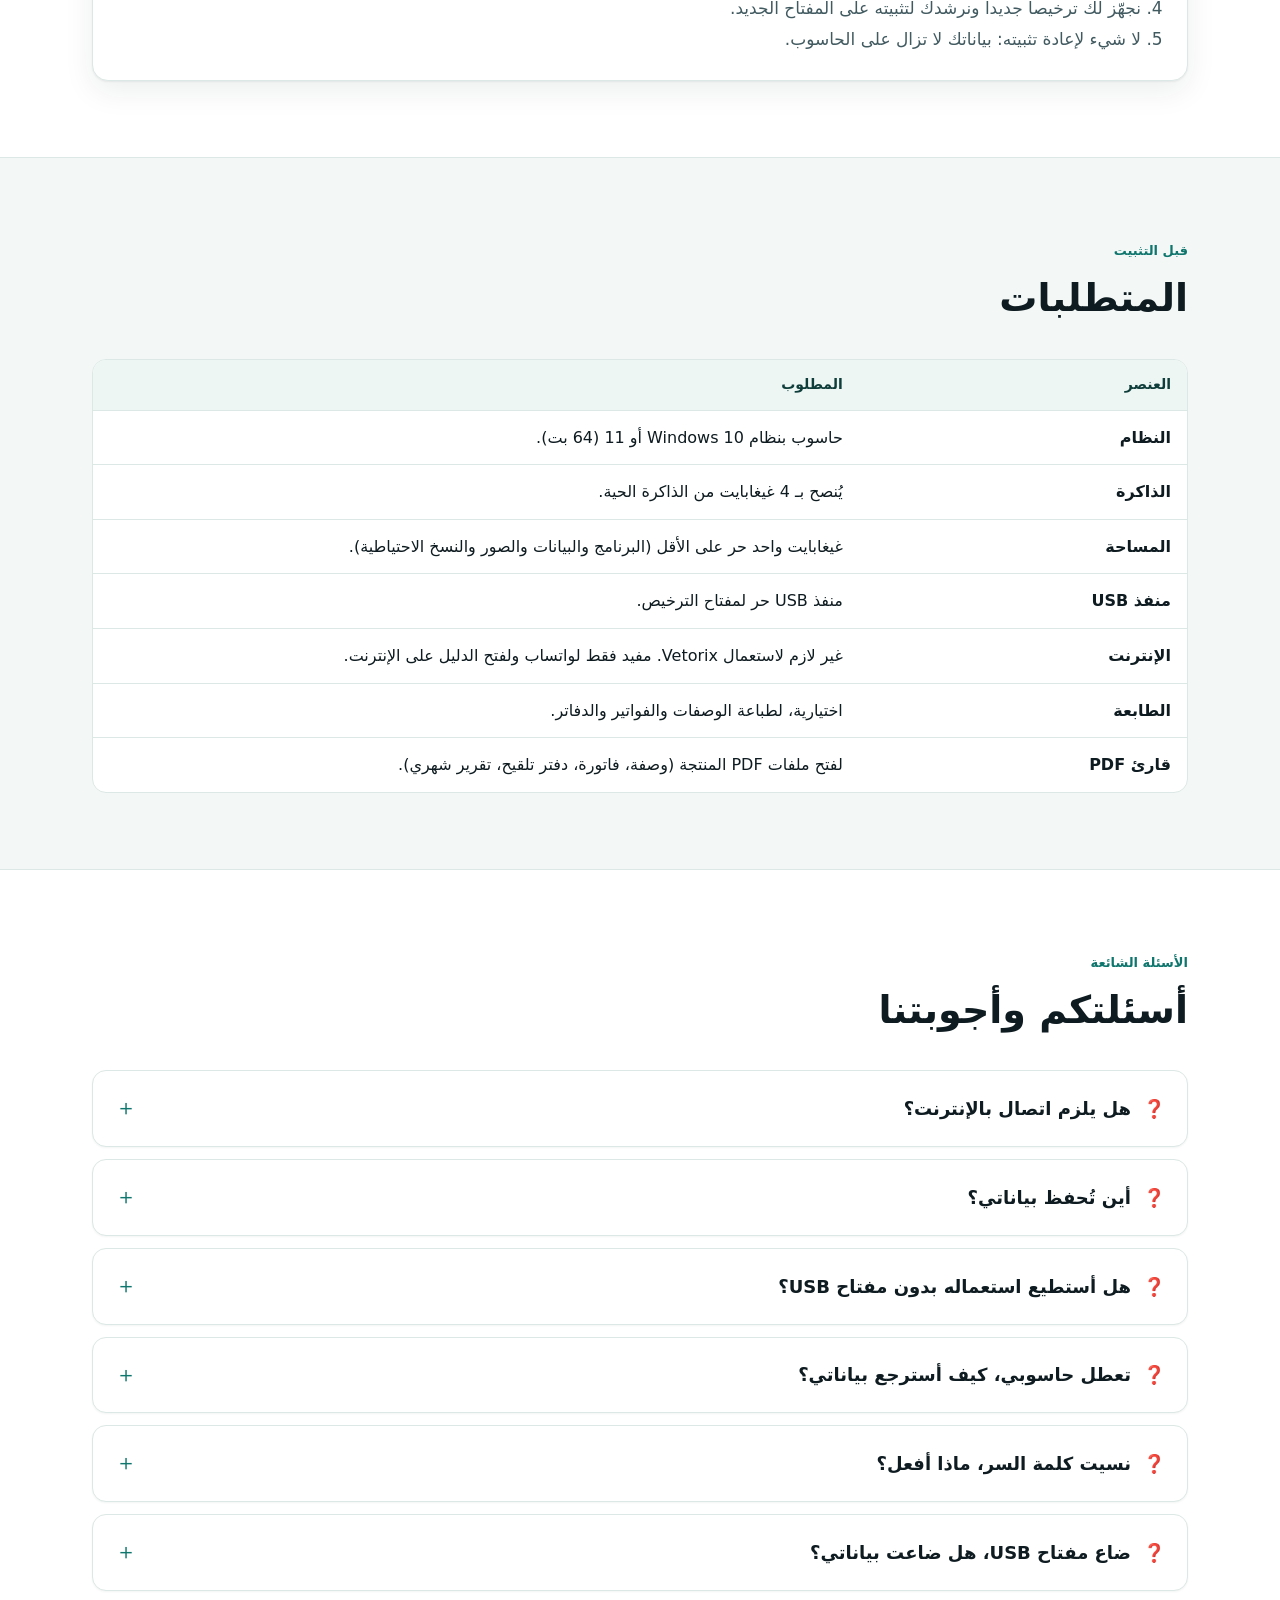
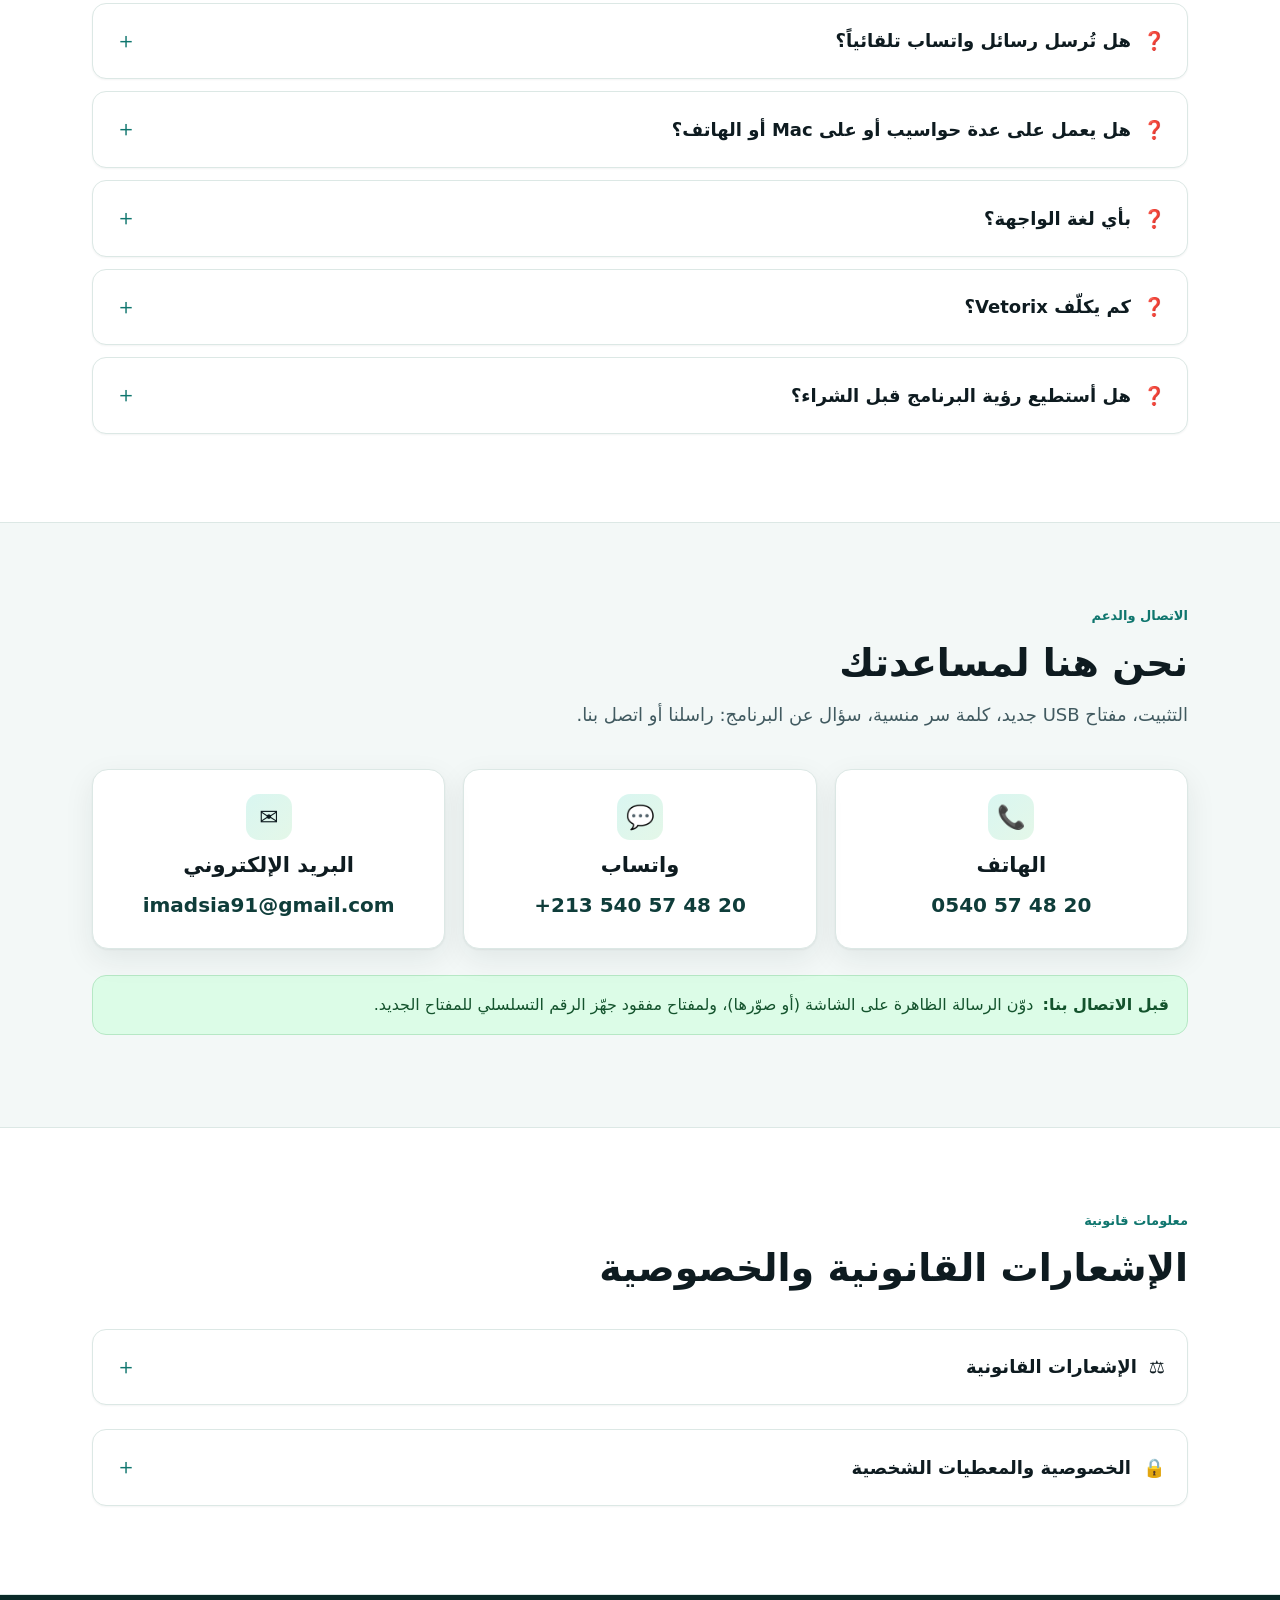
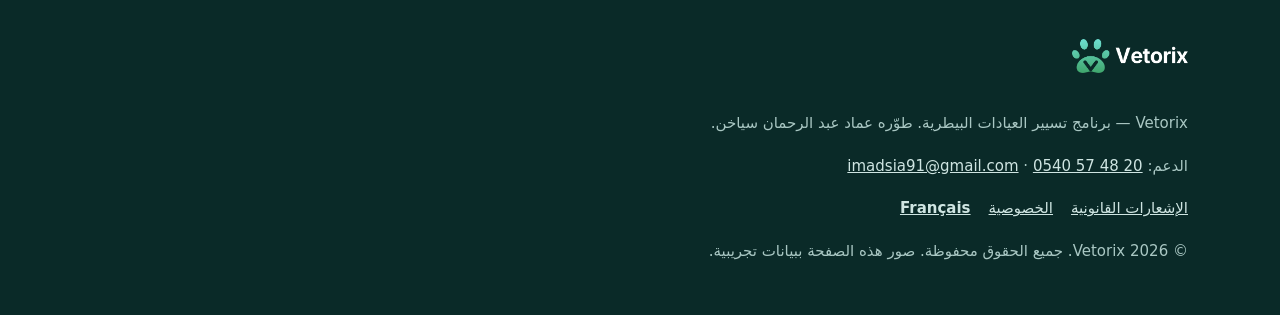
==== commit ae2bd2c5: "Update features section in ar.html" ====
--- a/ar.html
+++ b/ar.html
@@ -42,7 +42,7 @@
 
 <section class="sec alt" id="fonctions"><div class="wrap">
  <div class="sh reveal"><span class="eyebrow">الميزات</span><h2>كل ما يديره Vetorix لك</h2><p class="sub">القائمة الجانبية تضم 14 قسماً. هذا ما يقوم به كل قسم.</p></div>
- <div class="grid g3"><div class="card tile reveal"><div class="ico">📊</div><h3>لوحة القيادة</h3><p>الأسبوع في لمحة، المداخيل والمصاريف والربح وتنبيهات المخزون.</p></div><div class="card tile reveal"><div class="ico">🪑</div><h3>قاعة الانتظار</h3><p>طابور اليوم، والحالات المستعجلة أولاً، والمرضى الذين وصلوا دون موعد.</p></div><div class="card tile reveal"><div class="ico">🩺</div><h3>المعاينات</h3><p>الزيارة والإجراءات والأدوية والوصفة والدفع في مكان واحد.</p></div><div class="card tile reveal"><div class="ico">🐕</div><h3>المرضى</h3><p>ملف كامل: تنبيه الحساسية، الوزن، الوصفات، الأشعة والتحاليل.</p></div><div class="card tile reveal"><div class="ico">👤</div><h3>الملاك</h3><p>بيانات الاتصال، وعدة حيوانات لكل مالك، وسجل محفوظ دائماً.</p></div><div class="card tile reveal"><div class="ico">📅</div><h3>المواعيد</h3><p>عرض يومي أو أسبوعي أو قائمة، مع تنبيه عند تداخل المواعيد.</p></div><div class="card tile reveal"><div class="ico">💉</div><h3>التلقيحات</h3><p>رقم الدفعة وتاريخ الانتهاء، تذكيرات محسوبة، بروتوكولات (الجرو، القط الصغير) ودفتر PDF.</p></div><div class="card tile reveal"><div class="ico">💬</div><h3>تذكيرات الزبائن</h3><p>رسائل واتساب أو  جاهزة، ونماذج يمكنك تعديلها.</p></div><div class="card tile reveal"><div class="ico">💊</div><h3>مخزون الأدوية</h3><p>دفعات وتواريخ انتهاء، الأقرب انتهاءً يخرج أولاً، تنبيهات وجرد.</p></div><div class="card tile reveal"><div class="ico">🛒</div><h3>نقطة البيع</h3><p>بيع الأغذية والإكسسوارات والأدوية دون المرور بمعاينة.</p></div><div class="card tile reveal"><div class="ico">🧾</div><h3>الفواتير والديون</h3><p>فاتورة بالرسم على القيمة المضافة أو وصل، دفع على دفعات، وديون كل زبون.</p></div><div class="card tile reveal"><div class="ico">💰</div><h3>الخزينة</h3><p>سجل ومصاريف ورسوم بيانية، إقفال اليوم وتقرير شهري PDF.</p></div><div class="card tile reveal"><div class="ico">⚙️</div><h3>الإعدادات</h3><p>الشعار والبيانات القانونية، الرسم TVA، القوائم، التعريفات، الرسائل والنسخ الاحتياطي.</p></div><div class="card tile reveal"><div class="ico">📖</div><h3>الدليل</h3><p>مساعدة مدمجة شاشة بشاشة، ودليل على الإنترنت.</p></div></div>
+ <div class="grid g3"><div class="card tile reveal"><div class="ico">📊</div><h3>لوحة القيادة</h3><p>الأسبوع في لمحة، المداخيل والمصاريف والربح وتنبيهات المخزون.</p></div><div class="card tile reveal"><div class="ico">🪑</div><h3>قاعة الانتظار</h3><p>طابور اليوم، والحالات المستعجلة أولاً، والمرضى الذين وصلوا دون موعد.</p></div><div class="card tile reveal"><div class="ico">🩺</div><h3>المعاينات</h3><p>الزيارة والإجراءات والأدوية والوصفة والدفع في مكان واحد.</p></div><div class="card tile reveal"><div class="ico">🐕</div><h3>المرضى</h3><p>ملف كامل: تنبيه الحساسية، الوزن، الوصفات، الأشعة والتحاليل.</p></div><div class="card tile reveal"><div class="ico">👤</div><h3>الملاك</h3><p>بيانات الاتصال، وعدة حيوانات لكل مالك، وسجل محفوظ دائماً.</p></div><div class="card tile reveal"><div class="ico">📅</div><h3>المواعيد</h3><p>عرض يومي أو أسبوعي أو قائمة، مع تنبيه عند تداخل المواعيد.</p></div><div class="card tile reveal"><div class="ico">💉</div><h3>التلقيحات</h3><p>رقم الدفعة وتاريخ الانتهاء، تذكيرات محسوبة، بروتوكولات (الجرو، القط الصغير) ودفتر PDF.</p></div><div class="card tile reveal"><div class="ico">💬</div><h3>تذكيرات الزبائن</h3><p>رسائل واتساب جاهزة، ونماذج يمكنك تعديلها.</p></div><div class="card tile reveal"><div class="ico">💊</div><h3>مخزون الأدوية</h3><p>دفعات وتواريخ انتهاء، الأقرب انتهاءً يخرج أولاً، تنبيهات وجرد.</p></div><div class="card tile reveal"><div class="ico">🛒</div><h3>نقطة البيع</h3><p>بيع الأغذية والإكسسوارات والأدوية دون المرور بمعاينة.</p></div><div class="card tile reveal"><div class="ico">🧾</div><h3>الفواتير والديون</h3><p>فاتورة بالرسم على القيمة المضافة أو وصل، دفع على دفعات، وديون كل زبون.</p></div><div class="card tile reveal"><div class="ico">💰</div><h3>الخزينة</h3><p>سجل ومصاريف ورسوم بيانية، إقفال اليوم وتقرير شهري PDF.</p></div><div class="card tile reveal"><div class="ico">⚙️</div><h3>الإعدادات</h3><p>الشعار والبيانات القانونية، الرسم TVA، القوائم، التعريفات، الرسائل والنسخ الاحتياطي.</p></div><div class="card tile reveal"><div class="ico">📖</div><h3>الدليل</h3><p>مساعدة مدمجة شاشة بشاشة، ودليل على الإنترنت.</p></div></div>
  <div class="callout info reveal" style="margin-top:26px"><b>وأيضاً:</b> حاسبة الجرعات حسب الوزن، مرفقات (أشعة، تحاليل، صور)، وصفة وتقرير ودفتر تلقيح وفاتورة بصيغة PDF، وتصدير Excel (المرضى، الملاك، المعاينات، الفواتير، الديون، المخزون).</div>
 </div></section>
 
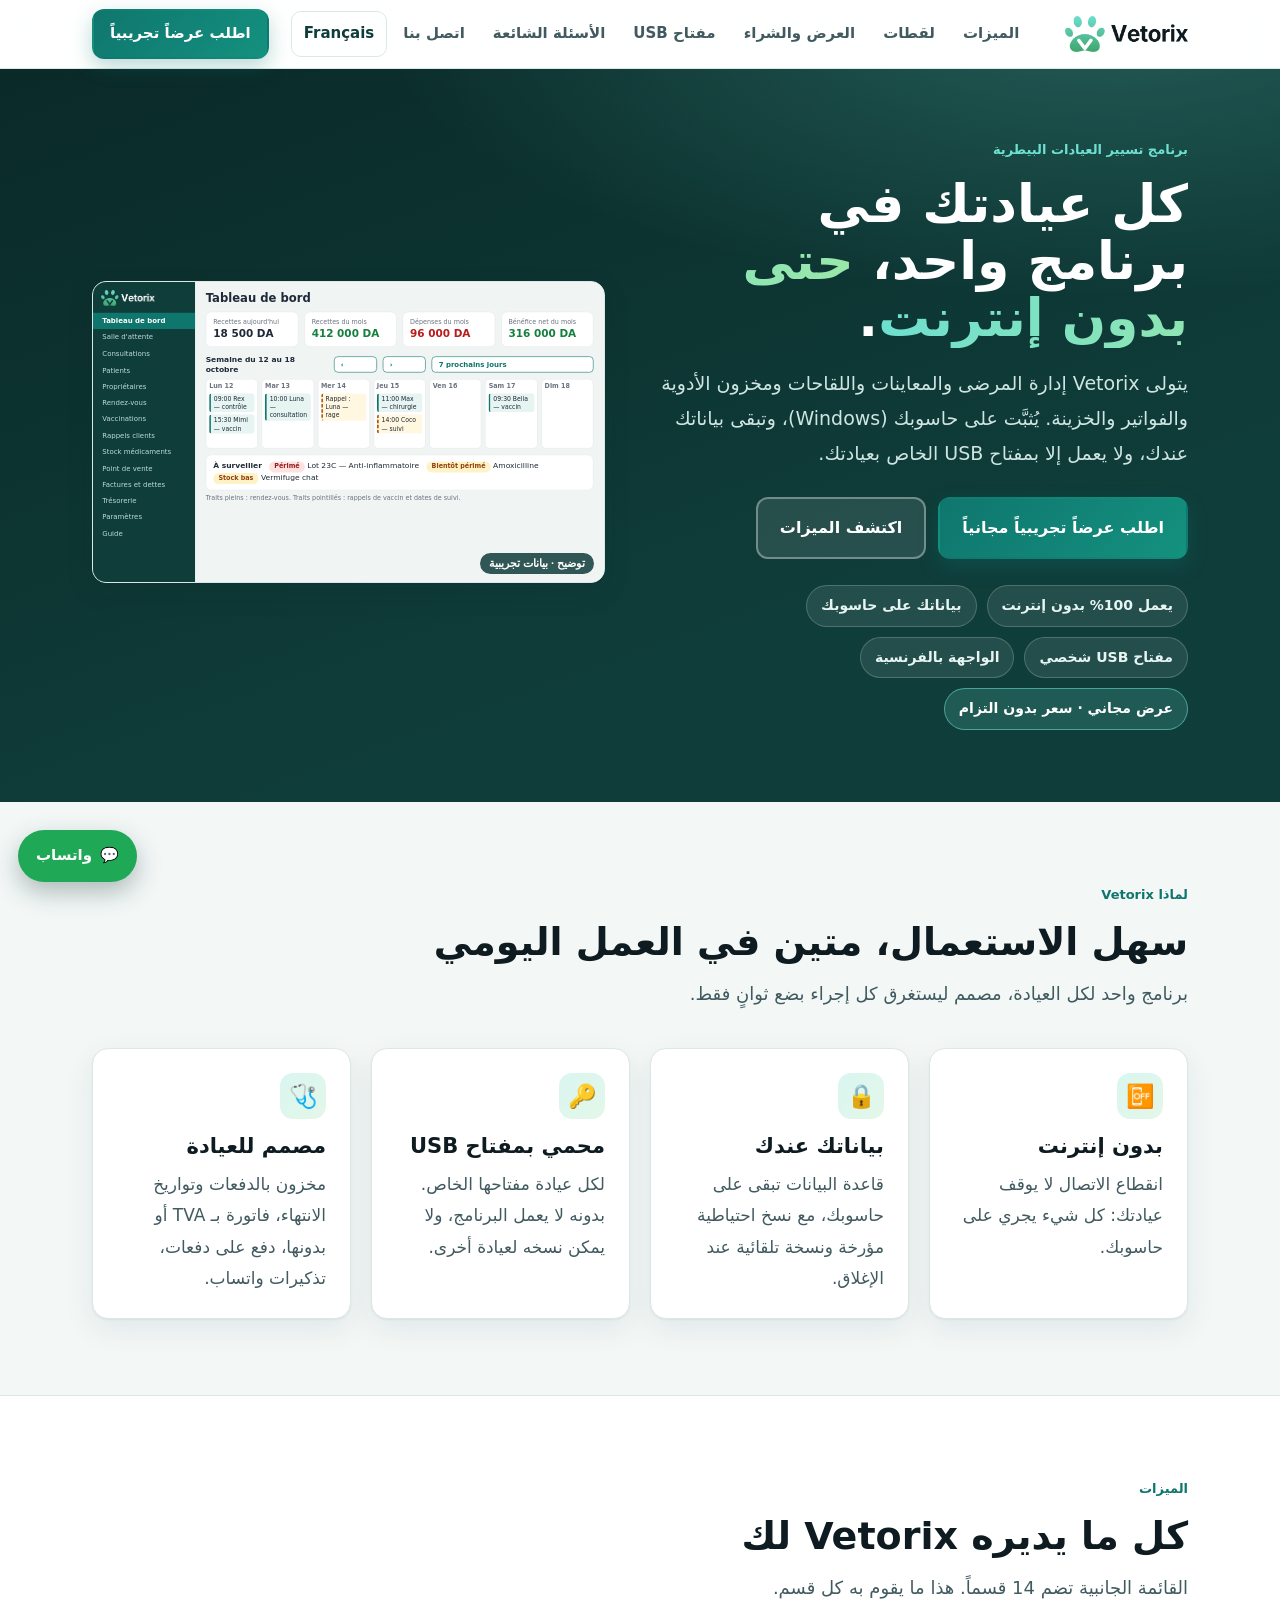
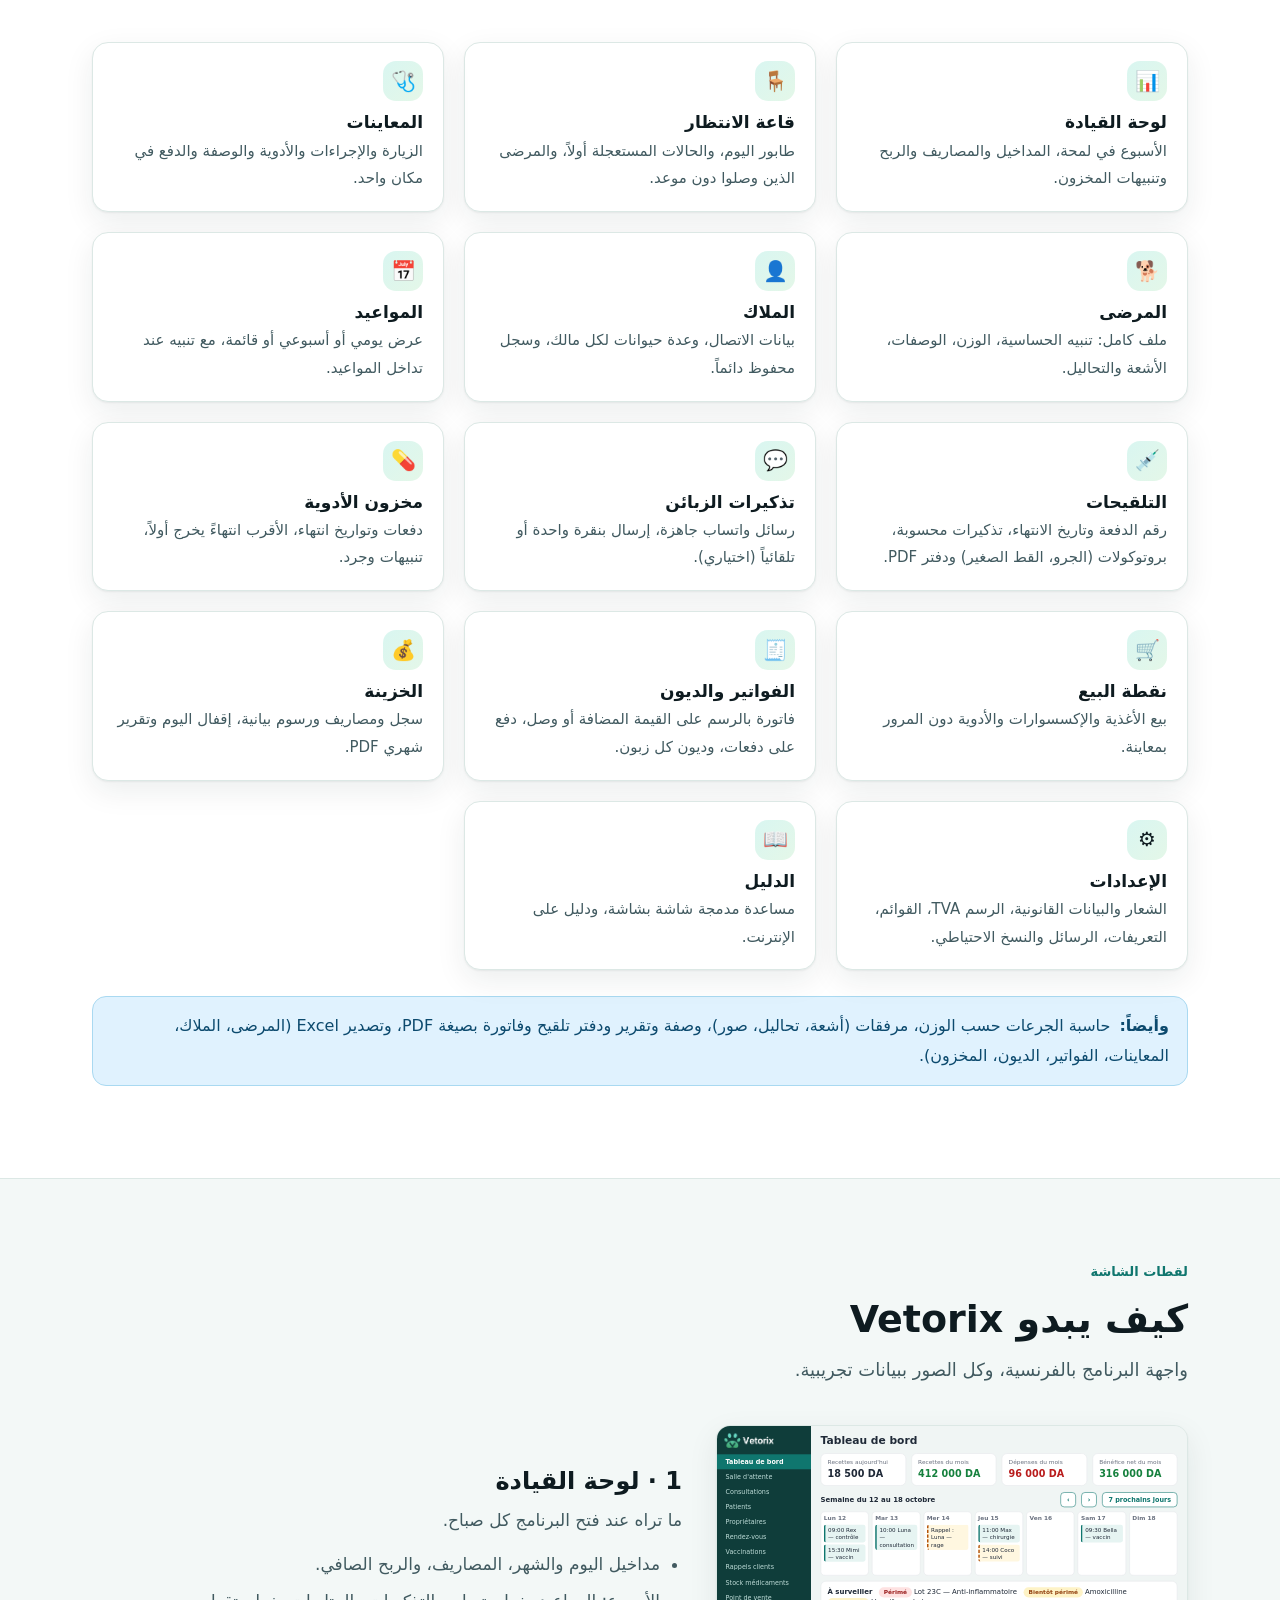
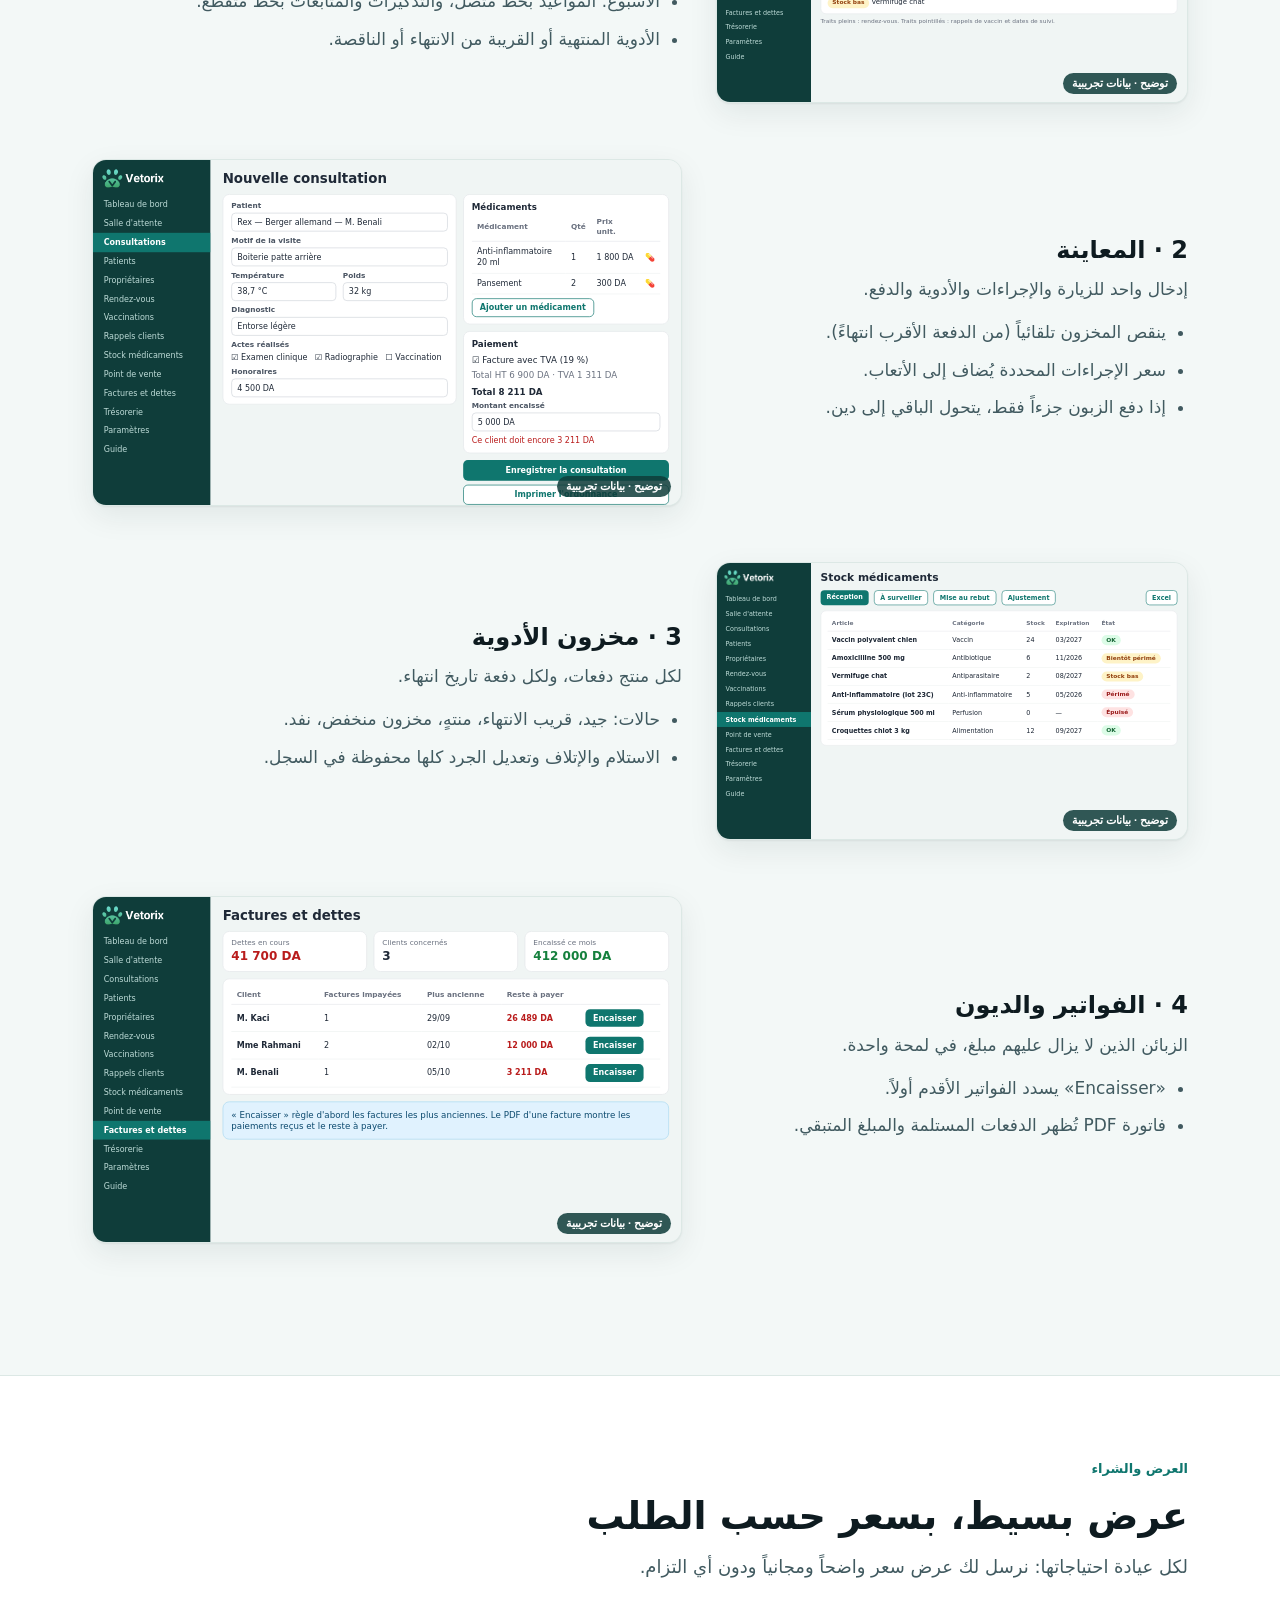
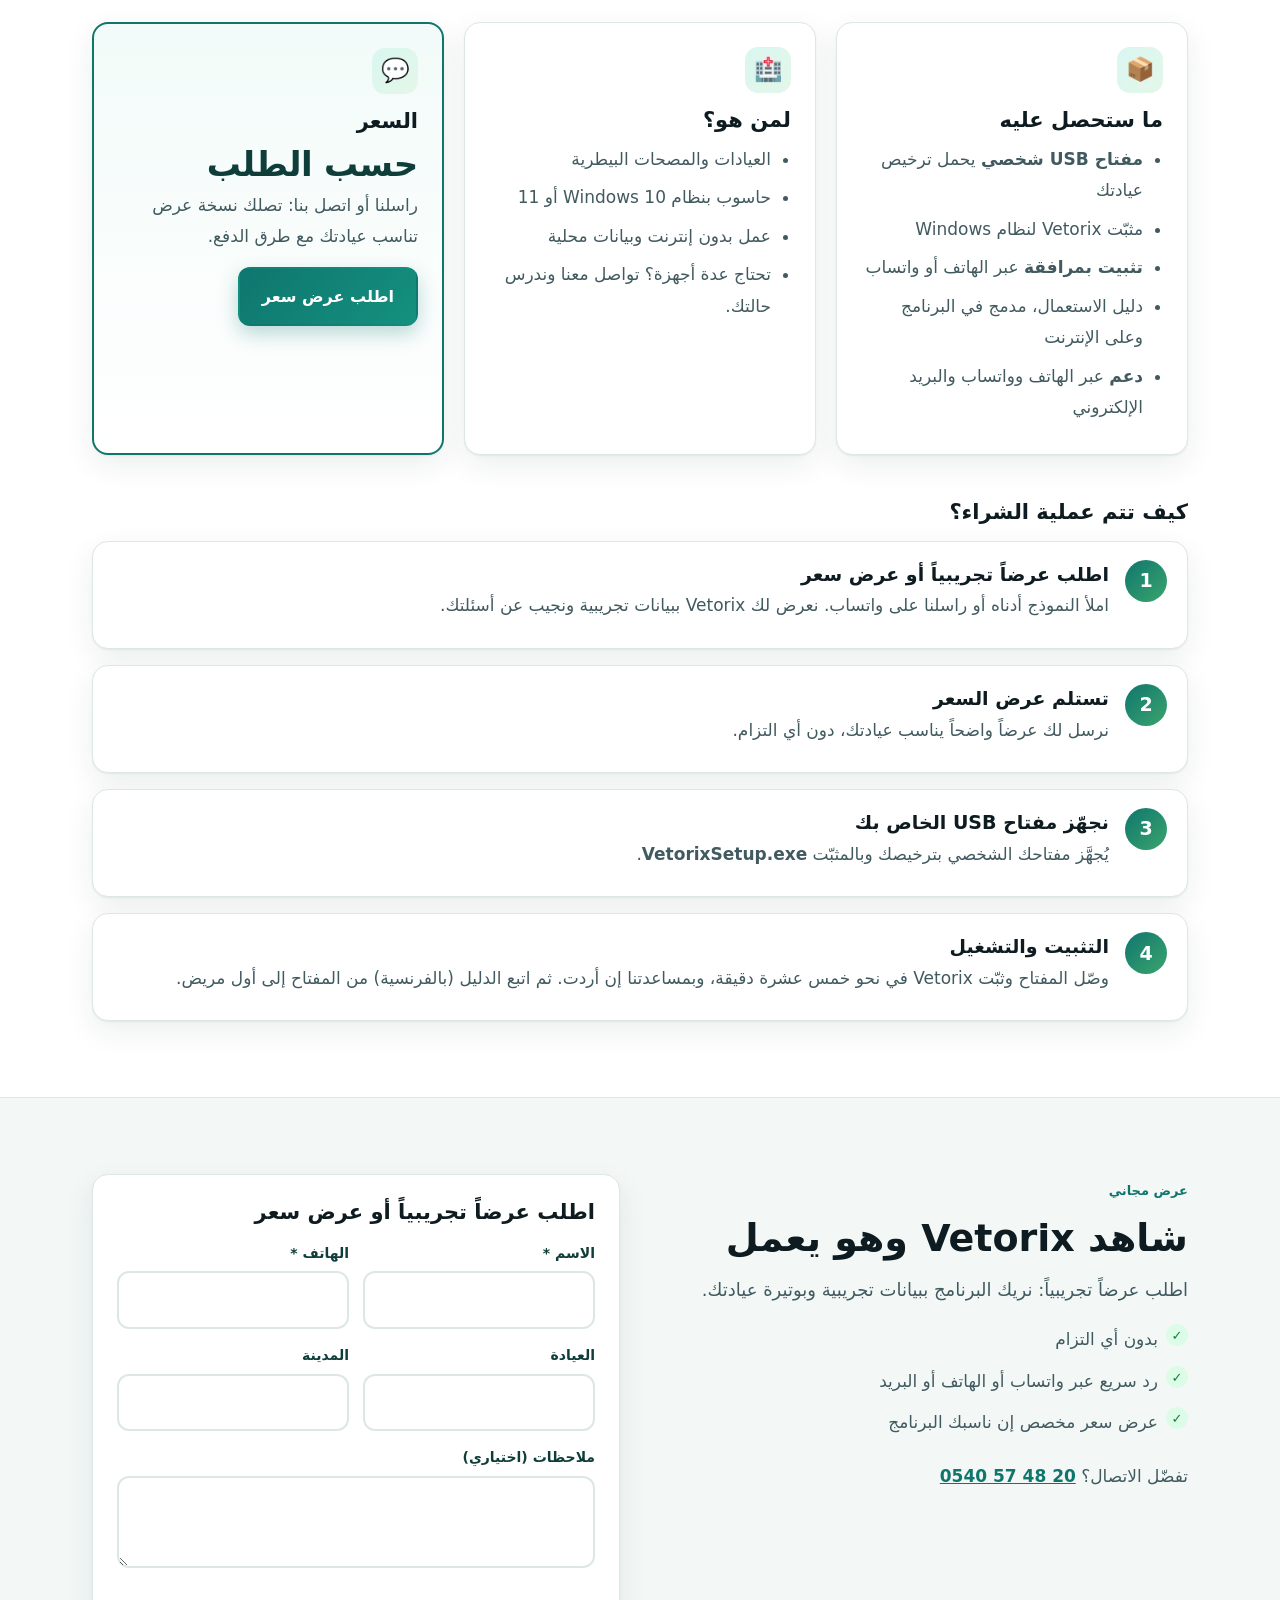
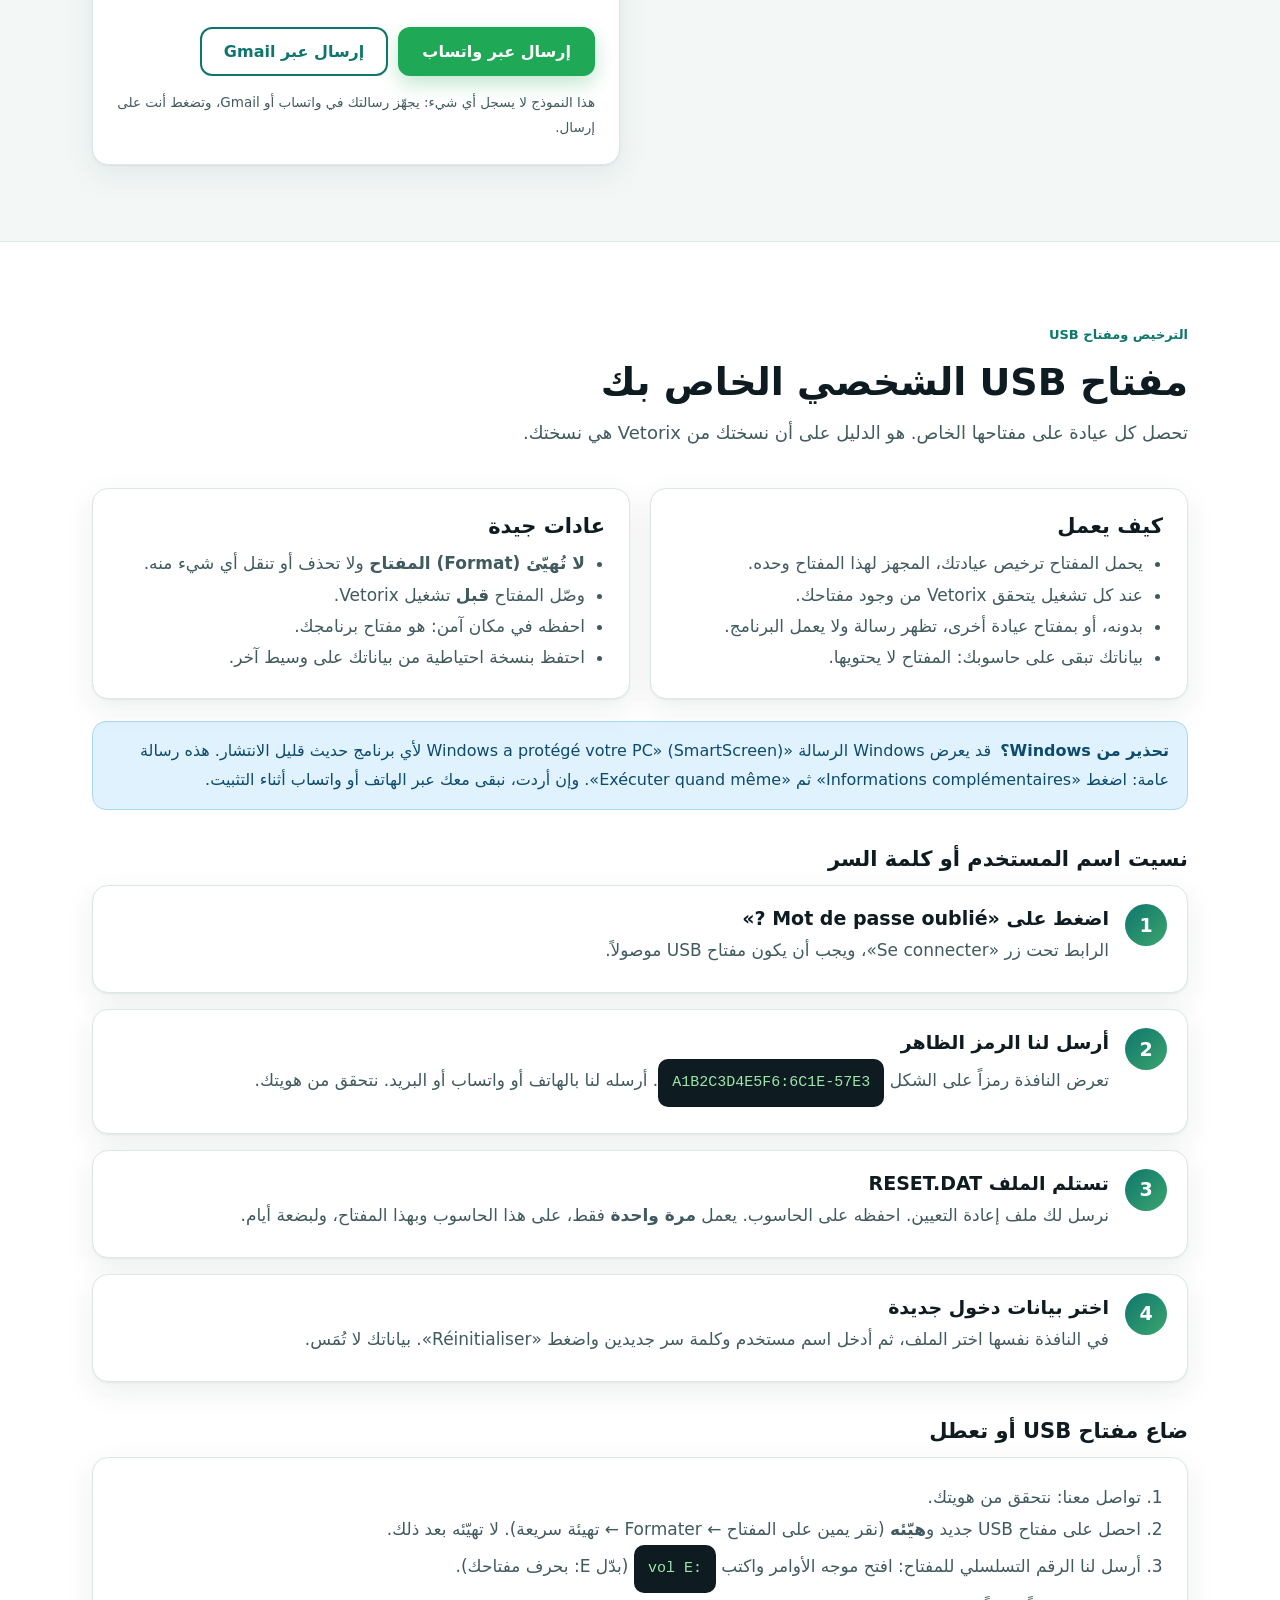
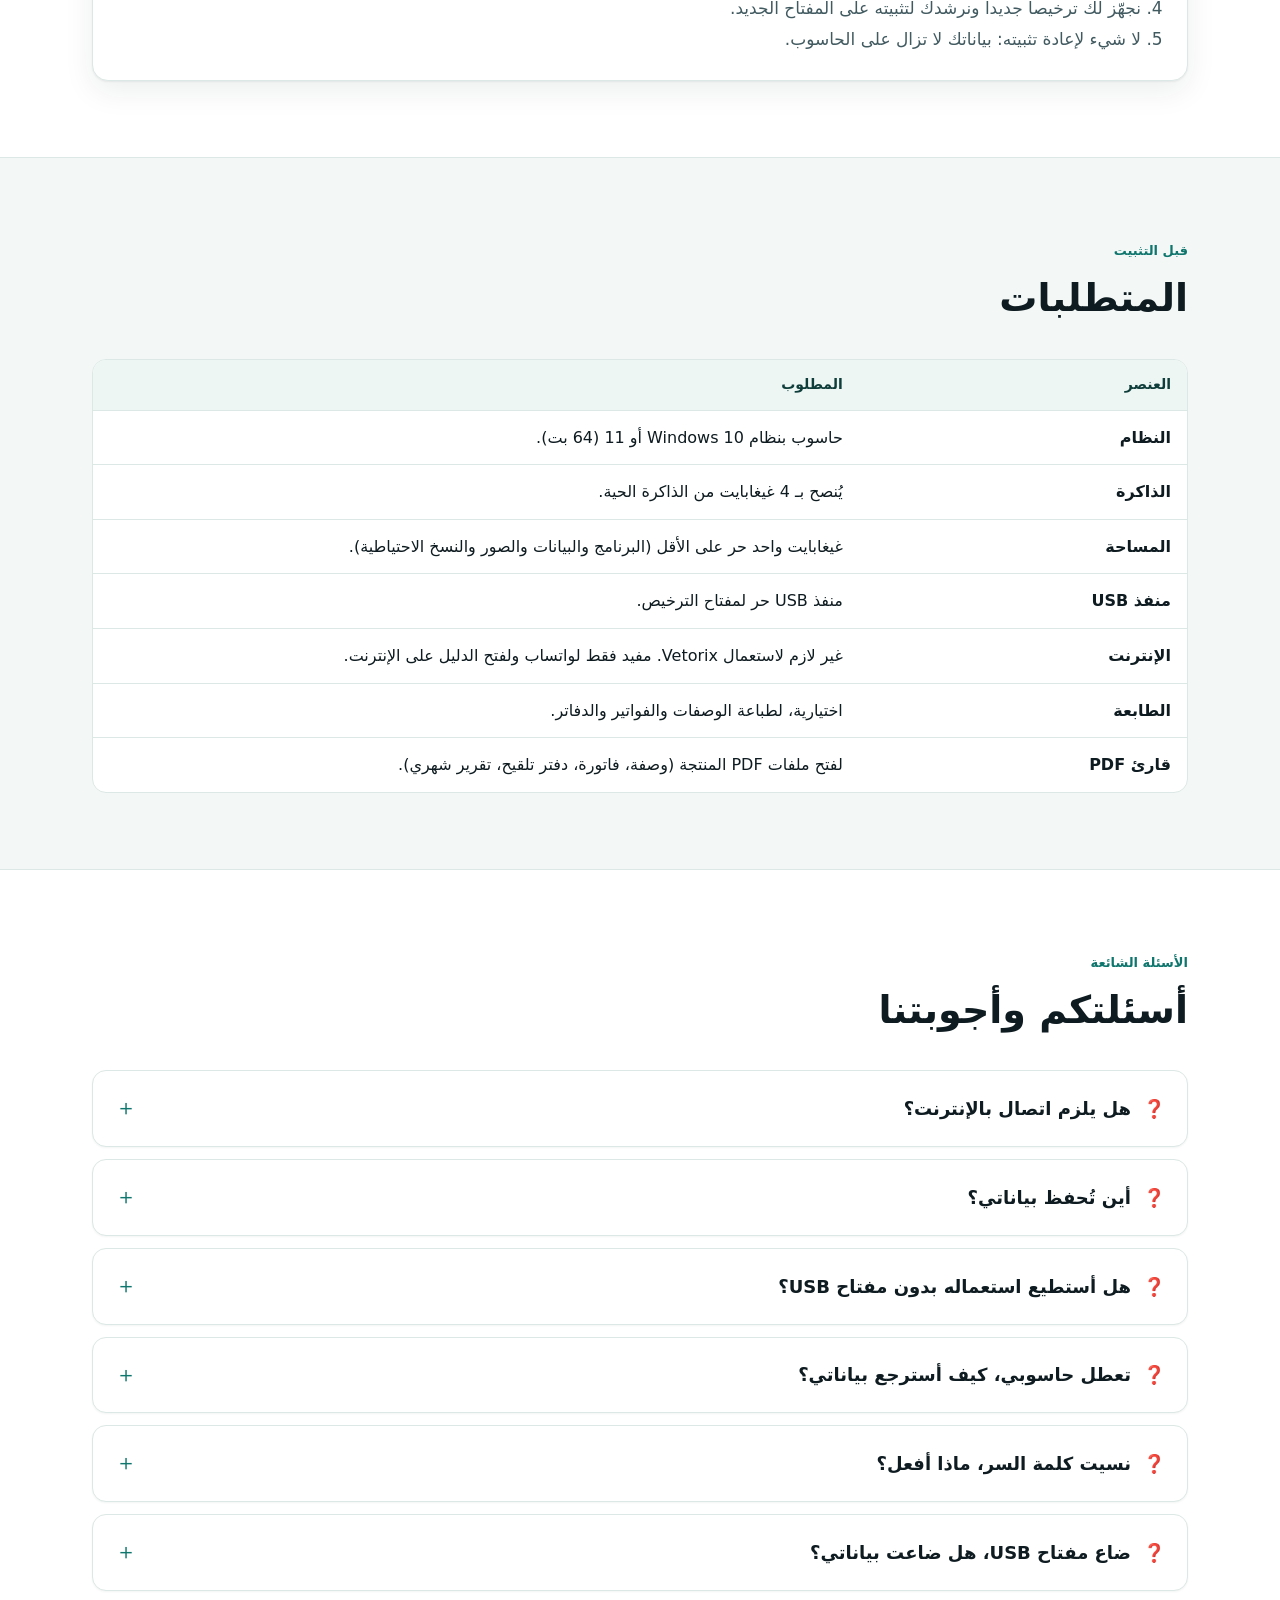
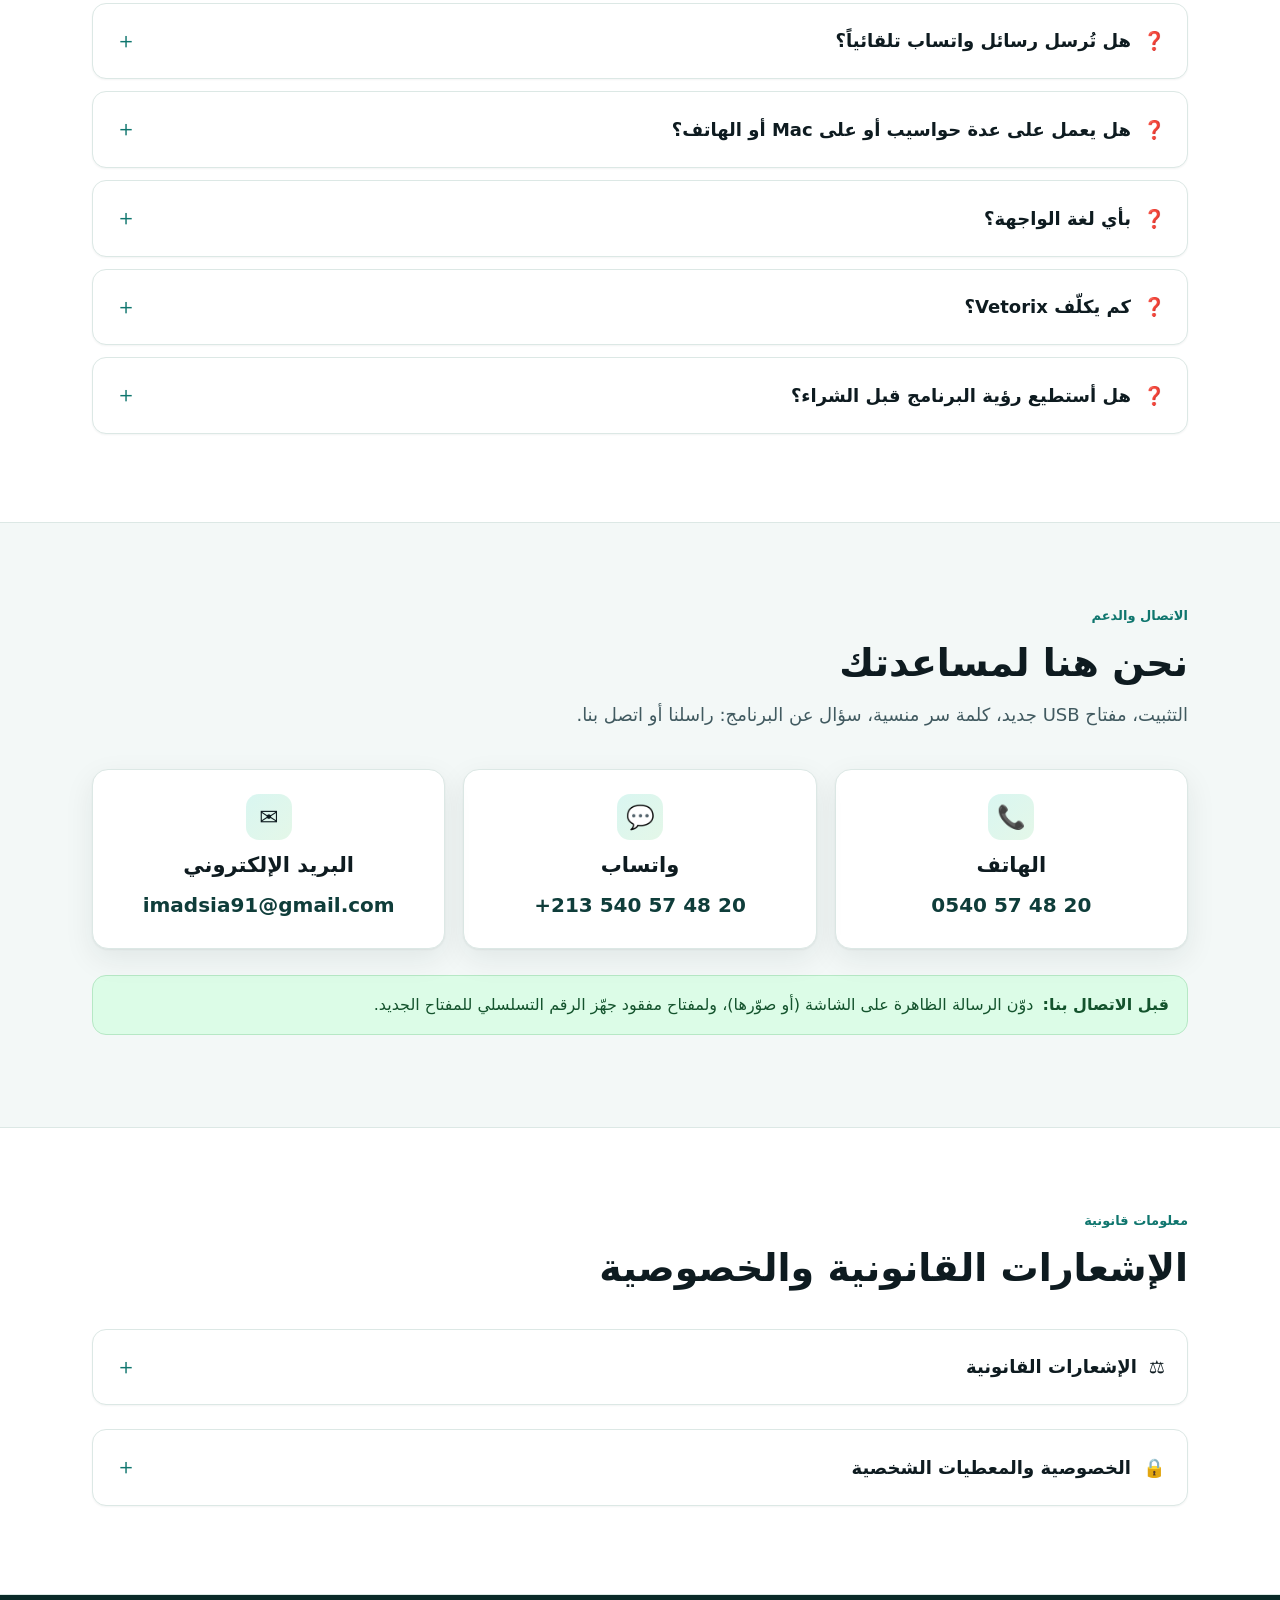
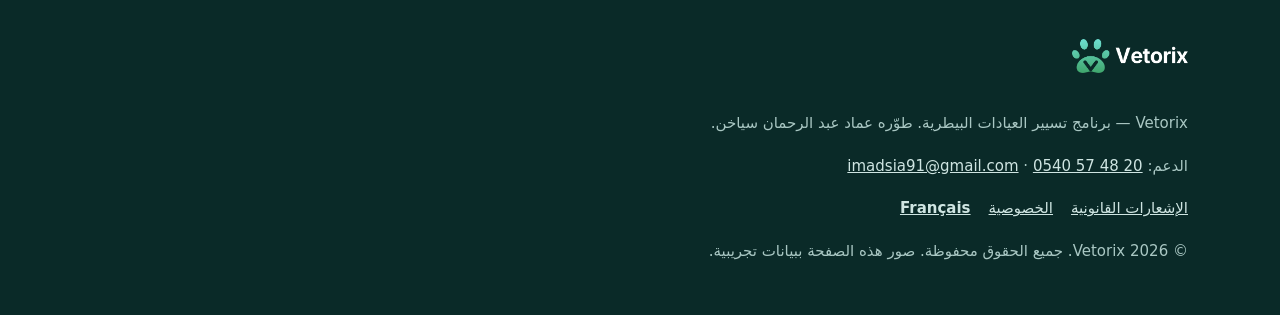
==== commit 7b5b9ff5: "Optional automatic WhatsApp sending wording; remove SMS mentions Co-Authored-By: Claude Sonnet 5.5 <" ====
--- a/ar.html
+++ b/ar.html
@@ -42,7 +42,7 @@
 
 <section class="sec alt" id="fonctions"><div class="wrap">
  <div class="sh reveal"><span class="eyebrow">الميزات</span><h2>كل ما يديره Vetorix لك</h2><p class="sub">القائمة الجانبية تضم 14 قسماً. هذا ما يقوم به كل قسم.</p></div>
- <div class="grid g3"><div class="card tile reveal"><div class="ico">📊</div><h3>لوحة القيادة</h3><p>الأسبوع في لمحة، المداخيل والمصاريف والربح وتنبيهات المخزون.</p></div><div class="card tile reveal"><div class="ico">🪑</div><h3>قاعة الانتظار</h3><p>طابور اليوم، والحالات المستعجلة أولاً، والمرضى الذين وصلوا دون موعد.</p></div><div class="card tile reveal"><div class="ico">🩺</div><h3>المعاينات</h3><p>الزيارة والإجراءات والأدوية والوصفة والدفع في مكان واحد.</p></div><div class="card tile reveal"><div class="ico">🐕</div><h3>المرضى</h3><p>ملف كامل: تنبيه الحساسية، الوزن، الوصفات، الأشعة والتحاليل.</p></div><div class="card tile reveal"><div class="ico">👤</div><h3>الملاك</h3><p>بيانات الاتصال، وعدة حيوانات لكل مالك، وسجل محفوظ دائماً.</p></div><div class="card tile reveal"><div class="ico">📅</div><h3>المواعيد</h3><p>عرض يومي أو أسبوعي أو قائمة، مع تنبيه عند تداخل المواعيد.</p></div><div class="card tile reveal"><div class="ico">💉</div><h3>التلقيحات</h3><p>رقم الدفعة وتاريخ الانتهاء، تذكيرات محسوبة، بروتوكولات (الجرو، القط الصغير) ودفتر PDF.</p></div><div class="card tile reveal"><div class="ico">💬</div><h3>تذكيرات الزبائن</h3><p>رسائل واتساب جاهزة، ونماذج يمكنك تعديلها.</p></div><div class="card tile reveal"><div class="ico">💊</div><h3>مخزون الأدوية</h3><p>دفعات وتواريخ انتهاء، الأقرب انتهاءً يخرج أولاً، تنبيهات وجرد.</p></div><div class="card tile reveal"><div class="ico">🛒</div><h3>نقطة البيع</h3><p>بيع الأغذية والإكسسوارات والأدوية دون المرور بمعاينة.</p></div><div class="card tile reveal"><div class="ico">🧾</div><h3>الفواتير والديون</h3><p>فاتورة بالرسم على القيمة المضافة أو وصل، دفع على دفعات، وديون كل زبون.</p></div><div class="card tile reveal"><div class="ico">💰</div><h3>الخزينة</h3><p>سجل ومصاريف ورسوم بيانية، إقفال اليوم وتقرير شهري PDF.</p></div><div class="card tile reveal"><div class="ico">⚙️</div><h3>الإعدادات</h3><p>الشعار والبيانات القانونية، الرسم TVA، القوائم، التعريفات، الرسائل والنسخ الاحتياطي.</p></div><div class="card tile reveal"><div class="ico">📖</div><h3>الدليل</h3><p>مساعدة مدمجة شاشة بشاشة، ودليل على الإنترنت.</p></div></div>
+ <div class="grid g3"><div class="card tile reveal"><div class="ico">📊</div><h3>لوحة القيادة</h3><p>الأسبوع في لمحة، المداخيل والمصاريف والربح وتنبيهات المخزون.</p></div><div class="card tile reveal"><div class="ico">🪑</div><h3>قاعة الانتظار</h3><p>طابور اليوم، والحالات المستعجلة أولاً، والمرضى الذين وصلوا دون موعد.</p></div><div class="card tile reveal"><div class="ico">🩺</div><h3>المعاينات</h3><p>الزيارة والإجراءات والأدوية والوصفة والدفع في مكان واحد.</p></div><div class="card tile reveal"><div class="ico">🐕</div><h3>المرضى</h3><p>ملف كامل: تنبيه الحساسية، الوزن، الوصفات، الأشعة والتحاليل.</p></div><div class="card tile reveal"><div class="ico">👤</div><h3>الملاك</h3><p>بيانات الاتصال، وعدة حيوانات لكل مالك، وسجل محفوظ دائماً.</p></div><div class="card tile reveal"><div class="ico">📅</div><h3>المواعيد</h3><p>عرض يومي أو أسبوعي أو قائمة، مع تنبيه عند تداخل المواعيد.</p></div><div class="card tile reveal"><div class="ico">💉</div><h3>التلقيحات</h3><p>رقم الدفعة وتاريخ الانتهاء، تذكيرات محسوبة، بروتوكولات (الجرو، القط الصغير) ودفتر PDF.</p></div><div class="card tile reveal"><div class="ico">💬</div><h3>تذكيرات الزبائن</h3><p>رسائل واتساب جاهزة، إرسال بنقرة واحدة أو تلقائياً (اختياري).</p></div><div class="card tile reveal"><div class="ico">💊</div><h3>مخزون الأدوية</h3><p>دفعات وتواريخ انتهاء، الأقرب انتهاءً يخرج أولاً، تنبيهات وجرد.</p></div><div class="card tile reveal"><div class="ico">🛒</div><h3>نقطة البيع</h3><p>بيع الأغذية والإكسسوارات والأدوية دون المرور بمعاينة.</p></div><div class="card tile reveal"><div class="ico">🧾</div><h3>الفواتير والديون</h3><p>فاتورة بالرسم على القيمة المضافة أو وصل، دفع على دفعات، وديون كل زبون.</p></div><div class="card tile reveal"><div class="ico">💰</div><h3>الخزينة</h3><p>سجل ومصاريف ورسوم بيانية، إقفال اليوم وتقرير شهري PDF.</p></div><div class="card tile reveal"><div class="ico">⚙️</div><h3>الإعدادات</h3><p>الشعار والبيانات القانونية، الرسم TVA، القوائم، التعريفات، الرسائل والنسخ الاحتياطي.</p></div><div class="card tile reveal"><div class="ico">📖</div><h3>الدليل</h3><p>مساعدة مدمجة شاشة بشاشة، ودليل على الإنترنت.</p></div></div>
  <div class="callout info reveal" style="margin-top:26px"><b>وأيضاً:</b> حاسبة الجرعات حسب الوزن، مرفقات (أشعة، تحاليل، صور)، وصفة وتقرير ودفتر تلقيح وفاتورة بصيغة PDF، وتصدير Excel (المرضى، الملاك، المعاينات، الفواتير، الديون، المخزون).</div>
 </div></section>
 
@@ -112,7 +112,7 @@
 
 <section class="sec alt" id="faq"><div class="wrap">
  <div class="sh reveal"><span class="eyebrow">الأسئلة الشائعة</span><h2>أسئلتكم وأجوبتنا</h2></div>
- <details class="acc"><summary><span>❓</span> هل يلزم اتصال بالإنترنت؟</summary><div class="accb"><p>لا. يعمل Vetorix بالكامل على حاسوبك. الإنترنت لازم فقط لإرسال تذكيرات واتساب.</p></div></details><details class="acc"><summary><span>❓</span> أين تُحفظ بياناتي؟</summary><div class="accb"><p>على حاسوبك، في المجلد <span class="code">%APPDATA%\VetManager</span>. لا تُرسل إلى أي جهة.</p></div></details><details class="acc"><summary><span>❓</span> هل أستطيع استعماله بدون مفتاح USB؟</summary><div class="accb"><p>لا. يجب أن يكون المفتاح موصولاً عند تشغيل البرنامج، فهو الذي يثبت أن نسختك هي نسختك.</p></div></details><details class="acc"><summary><span>❓</span> تعطل حاسوبي، كيف أسترجع بياناتي؟</summary><div class="accb"><p>إن كانت لديك نسخة احتياطية على مفتاح أو قرص آخر: ثبّت Vetorix على الحاسوب الجديد بمفتاحك، ثم استرجع النسخة من الإعدادات ← النسخ الاحتياطي والاسترجاع. وبدون نسخة احتياطية لا يمكن استرجاع البيانات، لذا انسخها بانتظام.</p></div></details><details class="acc"><summary><span>❓</span> نسيت كلمة السر، ماذا أفعل؟</summary><div class="accb"><p>اضغط على «Mot de passe oublié ?» في شاشة الدخول وأرسل لنا الرمز الظاهر، فنرسل لك ملف RESET.DAT لاختيار بيانات دخول جديدة. لا تفقد أي بيانات.</p></div></details><details class="acc"><summary><span>❓</span> ضاع مفتاح USB، هل ضاعت بياناتي؟</summary><div class="accb"><p>لا، بياناتك على الحاسوب وليست على المفتاح. تواصل معنا لنجهّز ترخيصاً جديداً لمفتاح جديد.</p></div></details><details class="acc"><summary><span>❓</span> هل تُرسل رسائل واتساب تلقائياً؟</summary><div class="accb"><p>لا. يجهّز Vetorix الرسالة ويفتح واتساب، وأنت تضغط على إرسال. الإرسال الآلي الكامل يحتاج حساب WhatsApp Business مدفوعاً وغير مشمول.</p></div></details><details class="acc"><summary><span>❓</span> هل يعمل على عدة حواسيب أو على Mac أو الهاتف؟</summary><div class="accb"><p>يعمل Vetorix على حاسوب Windows واحد بياناته محلية. لا يعمل على Mac أو الهاتف. إن احتجت عدة أجهزة فتواصل معنا.</p></div></details><details class="acc"><summary><span>❓</span> بأي لغة الواجهة؟</summary><div class="accb"><p>واجهة البرنامج بالفرنسية. هذه الصفحة بالعربية للتعريف به، ولقطات الشاشة تعرض الواجهة الفعلية.</p></div></details><details class="acc"><summary><span>❓</span> كم يكلّف Vetorix؟</summary><div class="accb"><p>يعتمد السعر على عيادتك (التثبيت، الاحتياجات، عدد الأجهزة). نعدّ لك عرض سعر مجانياً ودون التزام: <a href="#demo">اطلبه هنا</a>.</p></div></details><details class="acc"><summary><span>❓</span> هل أستطيع رؤية البرنامج قبل الشراء؟</summary><div class="accb"><p>نعم. اطلب عرضاً تجريبياً مجانياً: نعرض لك Vetorix ببيانات تجريبية ونجيب عن أسئلتك.</p></div></details>
+ <details class="acc"><summary><span>❓</span> هل يلزم اتصال بالإنترنت؟</summary><div class="accb"><p>لا. يعمل Vetorix بالكامل على حاسوبك. الإنترنت لازم فقط لإرسال تذكيرات واتساب.</p></div></details><details class="acc"><summary><span>❓</span> أين تُحفظ بياناتي؟</summary><div class="accb"><p>على حاسوبك، في المجلد <span class="code">%APPDATA%\VetManager</span>. لا تُرسل إلى أي جهة.</p></div></details><details class="acc"><summary><span>❓</span> هل أستطيع استعماله بدون مفتاح USB؟</summary><div class="accb"><p>لا. يجب أن يكون المفتاح موصولاً عند تشغيل البرنامج، فهو الذي يثبت أن نسختك هي نسختك.</p></div></details><details class="acc"><summary><span>❓</span> تعطل حاسوبي، كيف أسترجع بياناتي؟</summary><div class="accb"><p>إن كانت لديك نسخة احتياطية على مفتاح أو قرص آخر: ثبّت Vetorix على الحاسوب الجديد بمفتاحك، ثم استرجع النسخة من الإعدادات ← النسخ الاحتياطي والاسترجاع. وبدون نسخة احتياطية لا يمكن استرجاع البيانات، لذا انسخها بانتظام.</p></div></details><details class="acc"><summary><span>❓</span> نسيت كلمة السر، ماذا أفعل؟</summary><div class="accb"><p>اضغط على «Mot de passe oublié ?» في شاشة الدخول وأرسل لنا الرمز الظاهر، فنرسل لك ملف RESET.DAT لاختيار بيانات دخول جديدة. لا تفقد أي بيانات.</p></div></details><details class="acc"><summary><span>❓</span> ضاع مفتاح USB، هل ضاعت بياناتي؟</summary><div class="accb"><p>لا، بياناتك على الحاسوب وليست على المفتاح. تواصل معنا لنجهّز ترخيصاً جديداً لمفتاح جديد.</p></div></details><details class="acc"><summary><span>❓</span> هل تُرسل رسائل واتساب تلقائياً؟</summary><div class="accb"><p>افتراضياً لا: يجهّز Vetorix الرسالة ويفتح واتساب وأنت تضغط على إرسال. الإرسال التلقائي خيار اختياري: يتطلب حساب WhatsApp Business (برقم مخصص وقوالب رسائل معتمدة من Meta) واتصالاً بالإنترنت، وقد تحتسب Meta رسوماً على كل رسالة. وبعد تفعيله من الإعدادات يبقى الإرسال اليدوي متاحاً دائماً.</p></div></details><details class="acc"><summary><span>❓</span> هل يعمل على عدة حواسيب أو على Mac أو الهاتف؟</summary><div class="accb"><p>يعمل Vetorix على حاسوب Windows واحد بياناته محلية. لا يعمل على Mac أو الهاتف. إن احتجت عدة أجهزة فتواصل معنا.</p></div></details><details class="acc"><summary><span>❓</span> بأي لغة الواجهة؟</summary><div class="accb"><p>واجهة البرنامج بالفرنسية. هذه الصفحة بالعربية للتعريف به، ولقطات الشاشة تعرض الواجهة الفعلية.</p></div></details><details class="acc"><summary><span>❓</span> كم يكلّف Vetorix؟</summary><div class="accb"><p>يعتمد السعر على عيادتك (التثبيت، الاحتياجات، عدد الأجهزة). نعدّ لك عرض سعر مجانياً ودون التزام: <a href="#demo">اطلبه هنا</a>.</p></div></details><details class="acc"><summary><span>❓</span> هل أستطيع رؤية البرنامج قبل الشراء؟</summary><div class="accb"><p>نعم. اطلب عرضاً تجريبياً مجانياً: نعرض لك Vetorix ببيانات تجريبية ونجيب عن أسئلتك.</p></div></details>
 </div></section>
 
 <section class="sec" id="contact"><div class="wrap">
